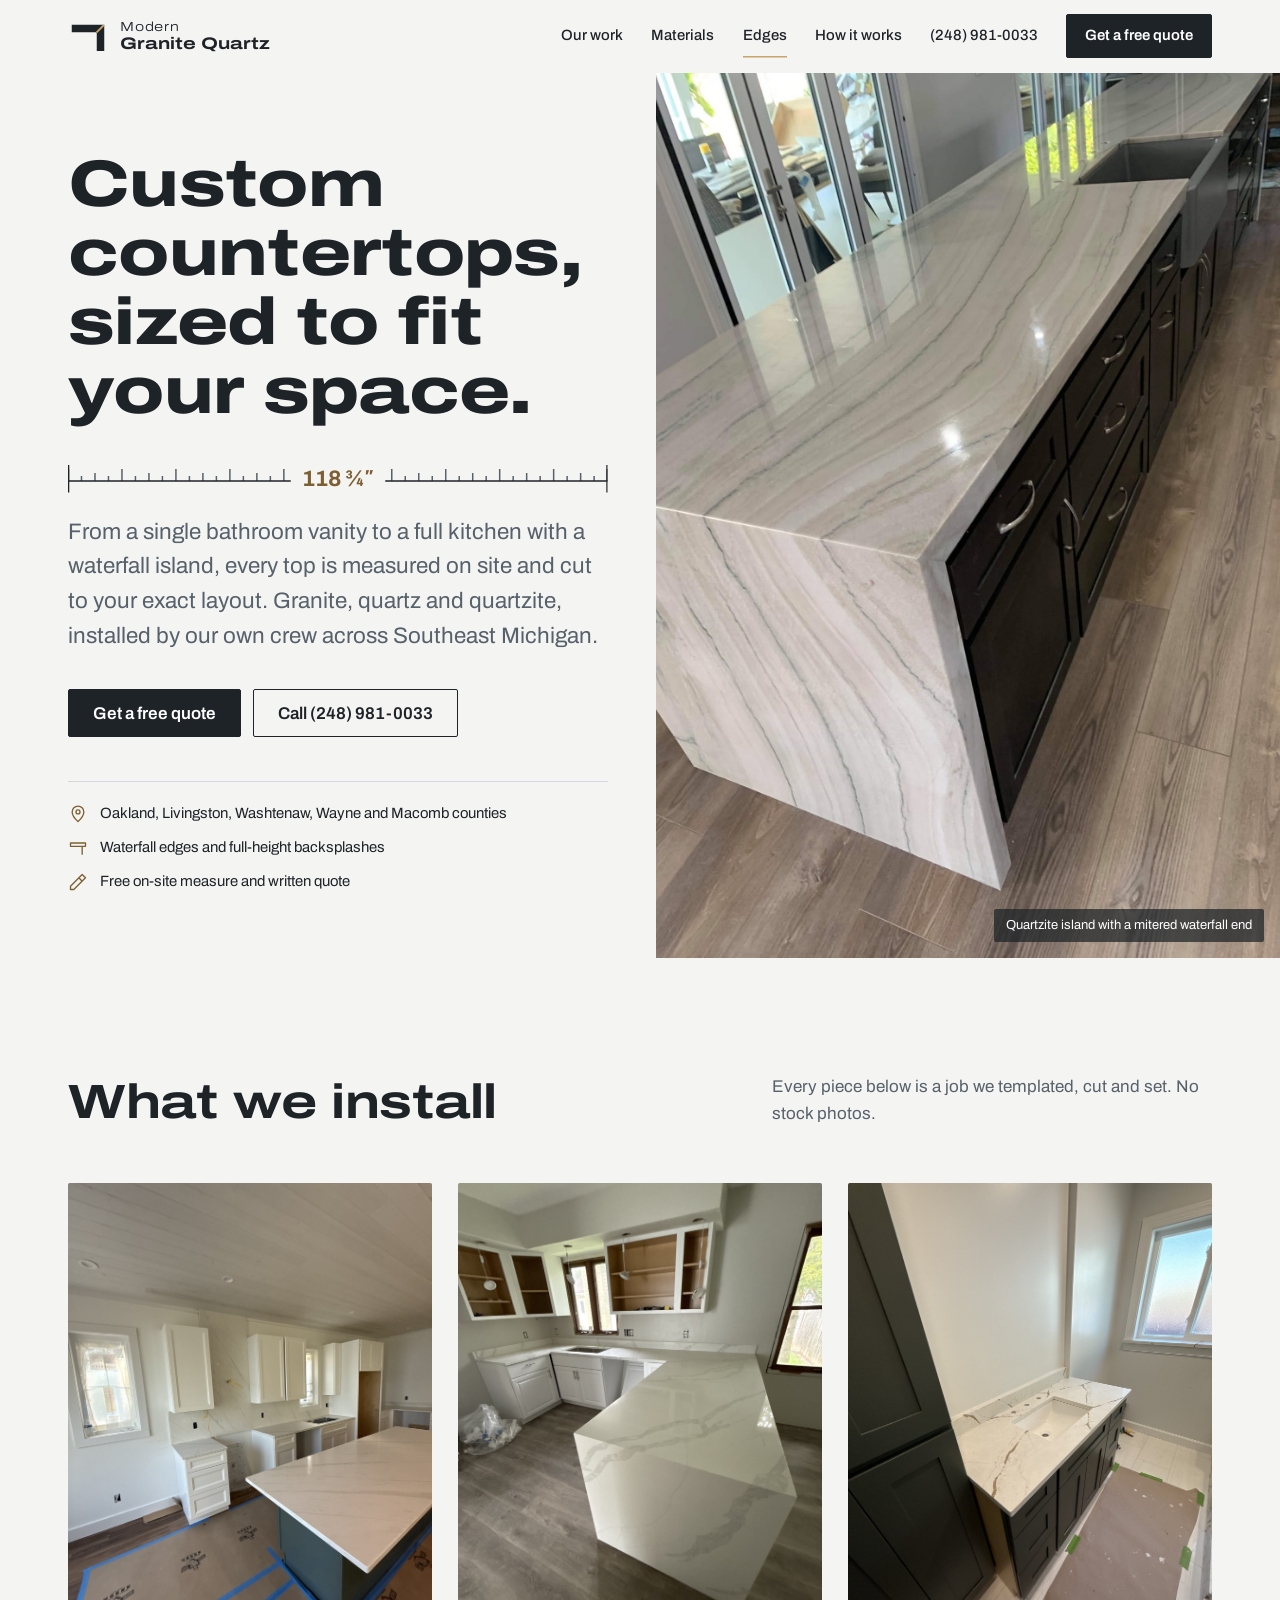
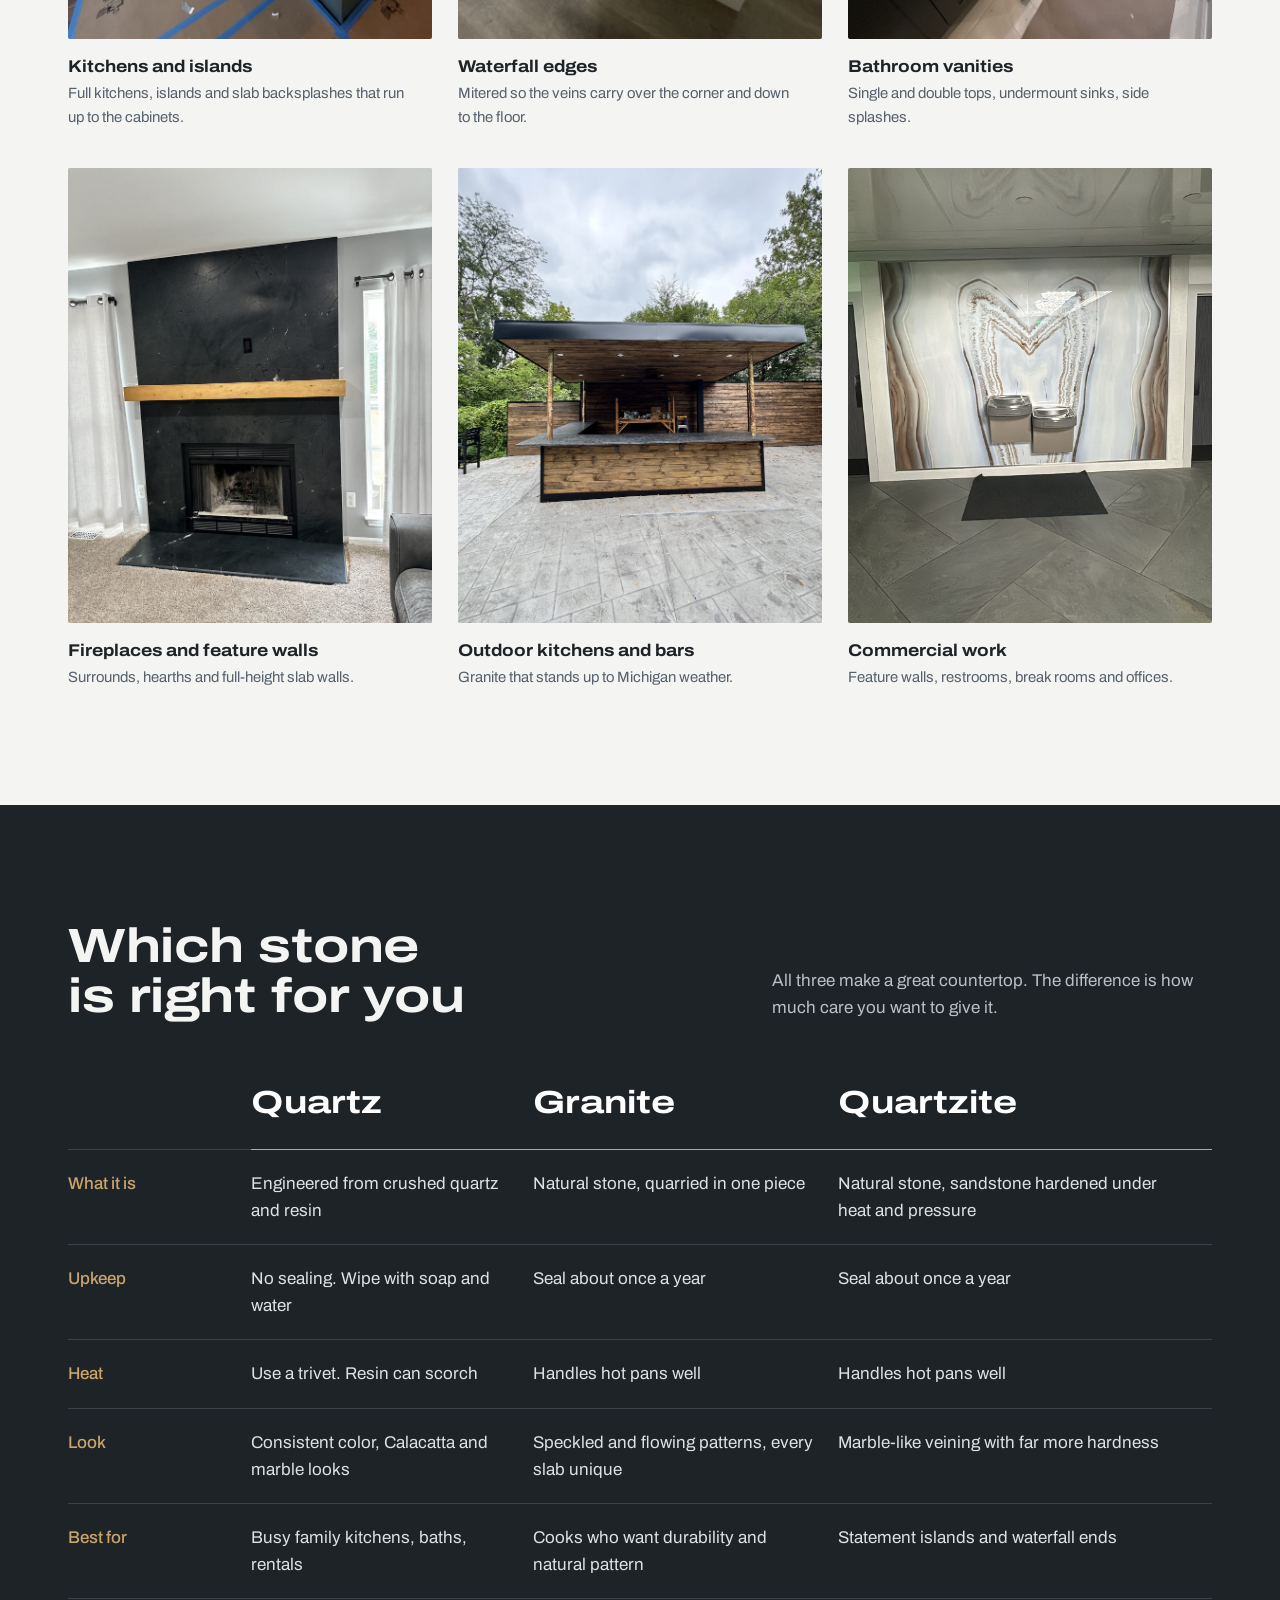
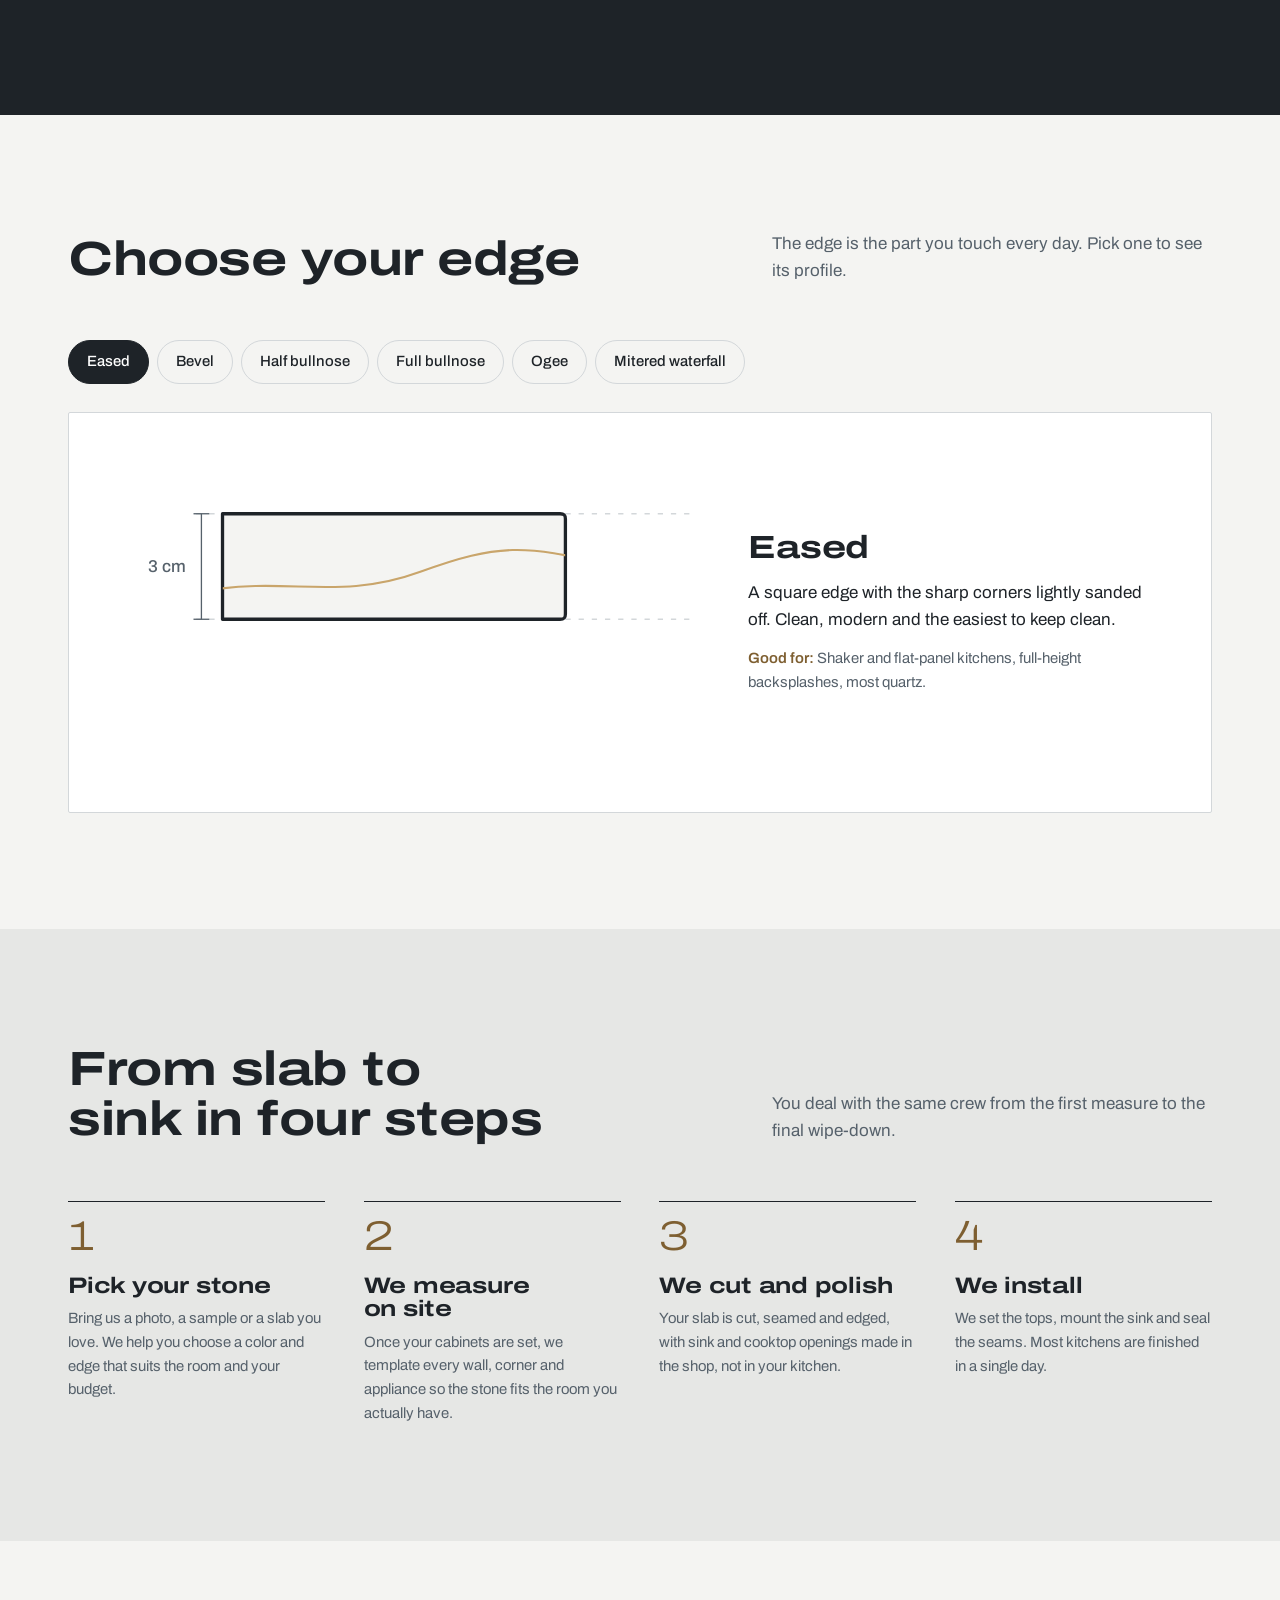
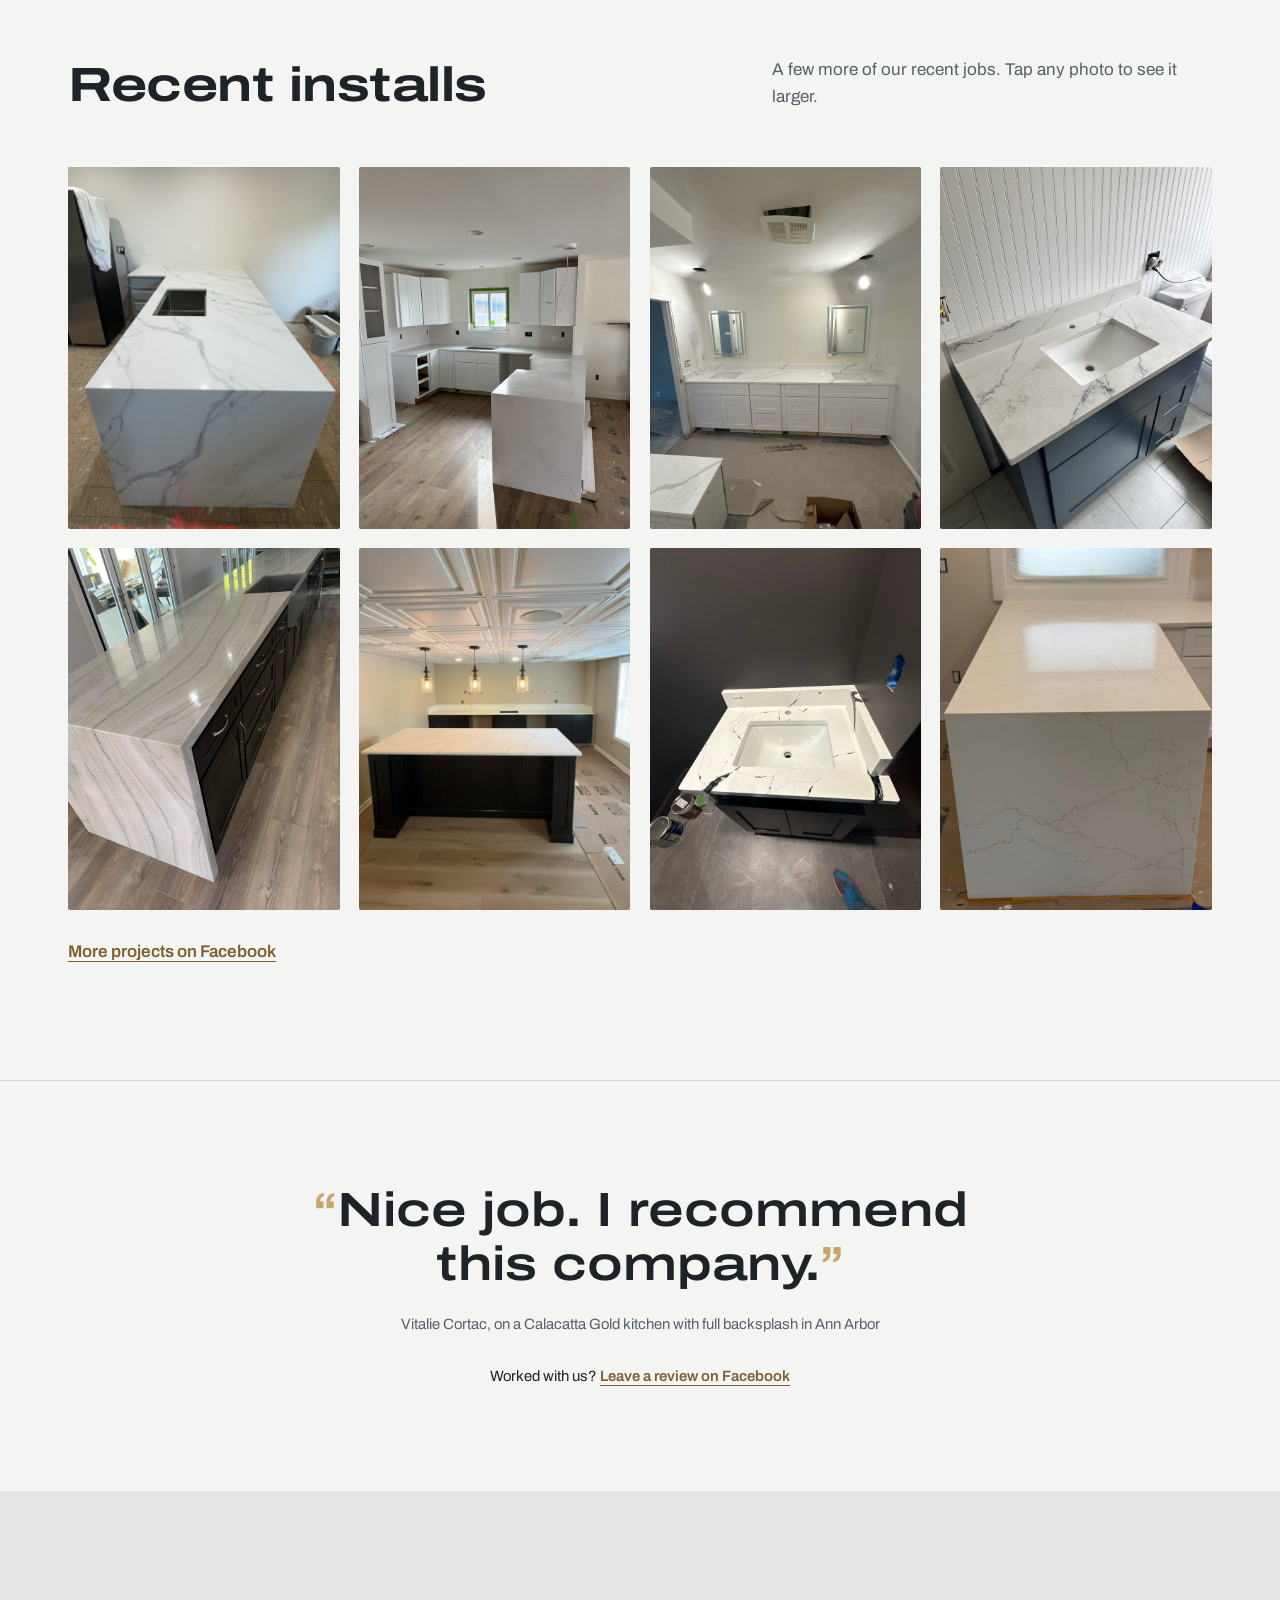
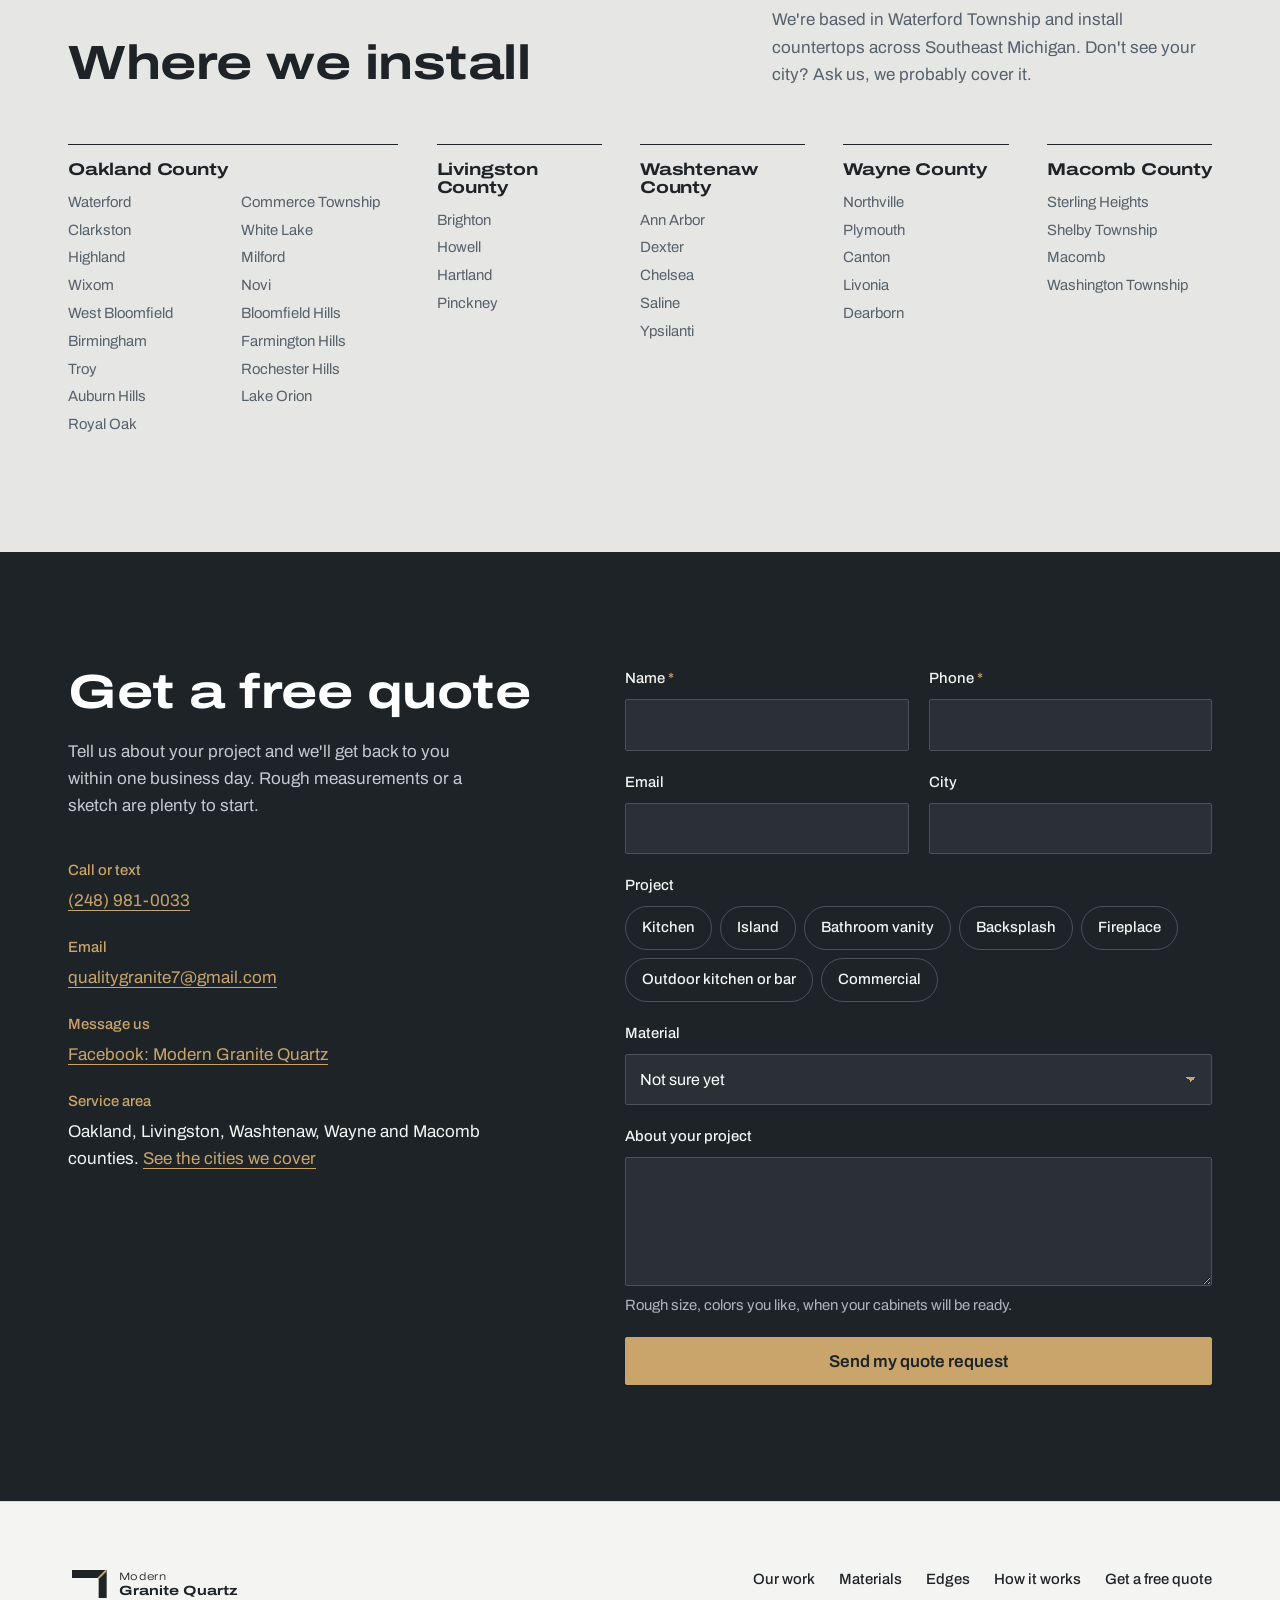
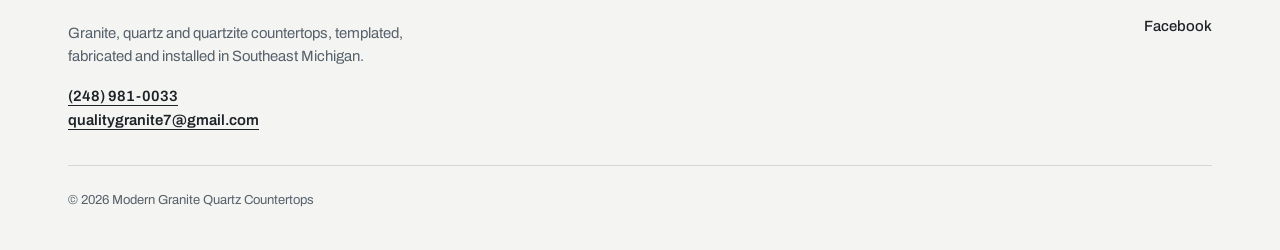
==== index.html @ 0509de16 "Use Razvan's photos: six job categories incl. fireplaces, outdoor bars and commercial; refreshed gal" ====
<!doctype html>
<html lang="en">
<head>
  <meta charset="utf-8">
  <meta name="viewport" content="width=device-width, initial-scale=1">
  <title>Modern Granite Quartz | Countertops in Southeast Michigan</title>
  <meta name="description" content="Granite, quartz and quartzite countertops templated, fabricated and installed across Southeast Michigan. Kitchens, waterfall islands, vanities, fireplaces, outdoor kitchens and full-height backsplashes.">
  <meta property="og:title" content="Modern Granite Quartz">
  <meta property="og:description" content="Granite, quartz and quartzite for kitchens, islands, baths, fireplaces and outdoor kitchens in Southeast Michigan.">
  <meta property="og:image" content="assets/img/quartzite-waterfall-island.jpg">
  <link rel="icon" href="assets/logo-mark.svg" type="image/svg+xml">
  <link rel="preconnect" href="https://fonts.googleapis.com">
  <link rel="preconnect" href="https://fonts.gstatic.com" crossorigin>
  <link href="https://fonts.googleapis.com/css2?family=Archivo:wdth,wght@62..125,300..800&display=swap" rel="stylesheet">
  <link rel="stylesheet" href="styles.css">
  <script type="application/ld+json">{"@context":"https://schema.org","@type":"HomeAndConstructionBusiness","name":"Modern Granite Quartz","description":"Custom granite, quartz and quartzite countertops, measured, fabricated and installed in Southeast Michigan.","url":"https://kirkvantine.github.io/modern-granite-quartz/","image":"https://kirkvantine.github.io/modern-granite-quartz/assets/img/quartzite-waterfall-island.jpg","sameAs":["https://www.facebook.com/modern.granite.quartz.2025"],"areaServed":[{"@type":"City","name":"Waterford, MI"},{"@type":"City","name":"Commerce Township, MI"},{"@type":"City","name":"Clarkston, MI"},{"@type":"City","name":"White Lake, MI"},{"@type":"City","name":"Highland, MI"},{"@type":"City","name":"Milford, MI"},{"@type":"City","name":"Wixom, MI"},{"@type":"City","name":"Novi, MI"},{"@type":"City","name":"West Bloomfield, MI"},{"@type":"City","name":"Bloomfield Hills, MI"},{"@type":"City","name":"Birmingham, MI"},{"@type":"City","name":"Farmington Hills, MI"},{"@type":"City","name":"Troy, MI"},{"@type":"City","name":"Rochester Hills, MI"},{"@type":"City","name":"Auburn Hills, MI"},{"@type":"City","name":"Lake Orion, MI"},{"@type":"City","name":"Royal Oak, MI"},{"@type":"City","name":"Brighton, MI"},{"@type":"City","name":"Howell, MI"},{"@type":"City","name":"Hartland, MI"},{"@type":"City","name":"Pinckney, MI"},{"@type":"City","name":"Ann Arbor, MI"},{"@type":"City","name":"Dexter, MI"},{"@type":"City","name":"Chelsea, MI"},{"@type":"City","name":"Saline, MI"},{"@type":"City","name":"Ypsilanti, MI"},{"@type":"City","name":"Northville, MI"},{"@type":"City","name":"Plymouth, MI"},{"@type":"City","name":"Canton, MI"},{"@type":"City","name":"Livonia, MI"},{"@type":"City","name":"Dearborn, MI"},{"@type":"City","name":"Sterling Heights, MI"},{"@type":"City","name":"Shelby Township, MI"},{"@type":"City","name":"Macomb, MI"},{"@type":"City","name":"Washington Township, MI"}],"telephone":"+1-248-981-0033","email":"qualitygranite7@gmail.com"}</script>
</head>
<body>
  <a class="skip" href="#main">Skip to content</a>

  <header class="site-header">
    <div class="wrap header-inner">
      <a class="brand" href="#top" aria-label="Modern Granite Quartz, home">
        <svg class="brand-mark" viewBox="0 0 64 64" aria-hidden="true">
          <path d="M6 14H58L46 26H6Z" fill="currentColor"/>
          <path d="M58 14V56H46V26Z" fill="currentColor"/>
          <clipPath id="mgq-miter"><path d="M6 14H58V56H46V26H6Z"/></clipPath>
    <path d="M45 27 59 13" stroke="var(--vein)" stroke-width="3" clip-path="url(#mgq-miter)"/>
        </svg>
        <span class="brand-word"><span class="brand-top">Modern</span><span class="brand-bottom">Granite Quartz</span></span>
      </a>

      <button class="nav-toggle" aria-expanded="false" aria-controls="site-nav">
        <span class="sr-only">Menu</span>
        <svg viewBox="0 0 24 24" aria-hidden="true"><path d="M3 7h18M3 12h18M3 17h18" stroke="currentColor" stroke-width="1.8" stroke-linecap="round"/></svg>
      </button>

      <nav id="site-nav" class="site-nav" aria-label="Main">
        <a href="#work">Our work</a>
        <a href="#materials">Materials</a>
        <a href="#edges">Edges</a>
        <a href="#process">How it works</a>
        <a class="nav-phone" href="tel:+12489810033">(248) 981-0033</a>
        <a class="btn btn-small" href="#quote">Get a free quote</a>
      </nav>
    </div>
  </header>

  <main id="main">
    <!-- Hero -->
    <section class="hero" id="top">
      <div class="hero-copy">
        <h1>Custom countertops, sized to fit your space.</h1>
        <!-- A template dimension line: the ruler draws out and the reading settles on an exact size -->
        <div class="hero-measure" aria-hidden="true">
          <svg class="measure-rule" viewBox="0 0 1000 40" preserveAspectRatio="none">
            <path class="measure-ticks" d="M1 28V16 M25 28V23 M50 28V20 M75 28V23 M100 28V16 M125 28V23 M150 28V20 M175 28V23 M200 28V16 M225 28V23 M250 28V20 M275 28V23 M300 28V16 M325 28V23 M350 28V20 M375 28V23 M400 28V16 M425 28V23 M450 28V20 M475 28V23 M500 28V16 M525 28V23 M550 28V20 M575 28V23 M600 28V16 M625 28V23 M650 28V20 M675 28V23 M700 28V16 M725 28V23 M750 28V20 M775 28V23 M800 28V16 M825 28V23 M850 28V20 M875 28V23 M900 28V16 M925 28V23 M950 28V20 M975 28V23 M999 28V16"/>
            <path class="measure-line" d="M0 28H1000"/>
            <path class="measure-cap" d="M1 12V40M999 12V40"/>
          </svg>
          <span class="measure-label"><span class="measure-value">118 ¾</span>″</span>
        </div>
        <p class="lede">From a single bathroom vanity to a full kitchen with a waterfall island, every top is measured on site and cut to your exact layout. Granite, quartz and quartzite, installed by our own crew across Southeast Michigan.</p>
        <div class="hero-actions">
          <a class="btn" href="#quote">Get a free quote</a>
          <a class="btn btn-ghost" href="tel:+12489810033">Call (248) 981-0033</a>
        </div>
        <ul class="hero-points">
          <li>
            <svg viewBox="0 0 24 24" aria-hidden="true"><path d="M12 21s-7-6.2-7-11.5A7 7 0 0 1 19 9.5C19 14.8 12 21 12 21Z" fill="none" stroke="currentColor" stroke-width="1.6"/><circle cx="12" cy="9.5" r="2.4" fill="none" stroke="currentColor" stroke-width="1.6"/></svg>
            Oakland, Livingston, Washtenaw, Wayne and Macomb counties
          </li>
          <li>
            <svg viewBox="0 0 24 24" aria-hidden="true"><path d="M3 6h18v4H3zM17 10v10" fill="none" stroke="currentColor" stroke-width="1.6" stroke-linejoin="round"/></svg>
            Waterfall edges and full-height backsplashes
          </li>
          <li>
            <svg viewBox="0 0 24 24" aria-hidden="true"><path d="M3 17 17 3l4 4L7 21H3z M13 7l4 4" fill="none" stroke="currentColor" stroke-width="1.6" stroke-linejoin="round"/></svg>
            Free on-site measure and written quote
          </li>
        </ul>
      </div>

      <figure class="hero-media">
        <img src="assets/img/quartzite-waterfall-island.jpg" width="1536" height="2048"
             alt="Quartzite island with a mitered waterfall edge, grey veins running from the top down the side panel, over dark shaker cabinets"
             fetchpriority="high">
        <figcaption>Quartzite island with a mitered waterfall end</figcaption>
      </figure>

    </section>

    <!-- What we install -->
    <section class="section" id="work" aria-labelledby="work-title">
      <div class="wrap">
        <div class="section-head">
          <h2 id="work-title">What we install</h2>
          <p>Every piece below is a job we templated, cut and set. No stock photos.</p>
        </div>

        <div class="mosaic">
          <figure class="tile">
            <button class="tile-open" data-full="assets/img/kitchen-island-slab-backsplash.jpg" aria-label="Enlarge: kitchen with island">
              <img src="assets/img/kitchen-island-slab-backsplash.jpg" width="1536" height="2048" loading="lazy" style="object-position: 50% 42%" alt="White kitchen with a quartz island over dark green cabinets and a full-height slab backsplash with diagonal veining">
            </button>
            <figcaption><strong>Kitchens and islands</strong> Full kitchens, islands and slab backsplashes that run up to the cabinets.</figcaption>
          </figure>
          <figure class="tile">
            <button class="tile-open" data-full="assets/img/calacatta-waterfall-peninsula.jpg" aria-label="Enlarge: waterfall peninsula">
              <img src="assets/img/calacatta-waterfall-peninsula.jpg" width="1536" height="2048" loading="lazy" style="object-position: 50% 60%" alt="L-shaped Calacatta quartz peninsula with a mitered waterfall end and bold grey veins running over the corner">
            </button>
            <figcaption><strong>Waterfall edges</strong> Mitered so the veins carry over the corner and down to the floor.</figcaption>
          </figure>
          <figure class="tile">
            <button class="tile-open" data-full="assets/img/gold-vein-vanity.jpg" aria-label="Enlarge: bathroom vanity">
              <img src="assets/img/gold-vein-vanity.jpg" width="1536" height="2048" loading="lazy" style="object-position: 70% 50%" alt="White quartz vanity top with gold veining and an undermount sink on a dark green shaker vanity">
            </button>
            <figcaption><strong>Bathroom vanities</strong> Single and double tops, undermount sinks, side splashes.</figcaption>
          </figure>
          <figure class="tile">
            <button class="tile-open" data-full="assets/img/black-marble-fireplace.jpg" aria-label="Enlarge: fireplace surround">
              <img src="assets/img/black-marble-fireplace.jpg" width="1536" height="2048" loading="lazy" style="object-position: 50% 45%" alt="Floor-to-ceiling black stone fireplace surround with white veining, a matching hearth and a natural wood mantel">
            </button>
            <figcaption><strong>Fireplaces and feature walls</strong> Surrounds, hearths and full-height slab walls.</figcaption>
          </figure>
          <figure class="tile">
            <button class="tile-open" data-full="assets/img/outdoor-bar-granite.jpg" aria-label="Enlarge: outdoor bar">
              <img src="assets/img/outdoor-bar-granite.jpg" width="1536" height="2048" loading="lazy" style="object-position: 50% 62%" alt="Outdoor L-shaped bar with a dark granite top under a covered cedar pavilion">
            </button>
            <figcaption><strong>Outdoor kitchens and bars</strong> Granite that stands up to Michigan weather.</figcaption>
          </figure>
          <figure class="tile">
            <button class="tile-open" data-full="assets/img/onyx-feature-wall.jpg" aria-label="Enlarge: commercial feature wall">
              <img src="assets/img/onyx-feature-wall.jpg" width="1536" height="2048" loading="lazy" style="object-position: 50% 58%" alt="Bookmatched onyx-look slab wall with drinking fountains in a commercial hallway">
            </button>
            <figcaption><strong>Commercial work</strong> Feature walls, restrooms, break rooms and offices.</figcaption>
          </figure>
        </div>
      </div>
    </section>

    <!-- Materials -->
    <section class="section section-dark" id="materials" aria-labelledby="materials-title">
      <div class="wrap">
        <div class="section-head">
          <h2 id="materials-title">Which stone is right for you</h2>
          <p>All three make a great countertop. The difference is how much care you want to give it.</p>
        </div>

        <div class="table-scroll">
          <table class="compare">
            <caption class="sr-only">Comparison of quartz, granite and quartzite countertops</caption>
            <thead>
              <tr>
                <td></td>
                <th scope="col">Quartz</th>
                <th scope="col">Granite</th>
                <th scope="col">Quartzite</th>
              </tr>
            </thead>
            <tbody>
              <tr>
                <th scope="row">What it is</th>
                <td data-label="Quartz">Engineered from crushed quartz and resin</td>
                <td data-label="Granite">Natural stone, quarried in one piece</td>
                <td data-label="Quartzite">Natural stone, sandstone hardened under heat and pressure</td>
              </tr>
              <tr>
                <th scope="row">Upkeep</th>
                <td data-label="Quartz">No sealing. Wipe with soap and water</td>
                <td data-label="Granite">Seal about once a year</td>
                <td data-label="Quartzite">Seal about once a year</td>
              </tr>
              <tr>
                <th scope="row">Heat</th>
                <td data-label="Quartz">Use a trivet. Resin can scorch</td>
                <td data-label="Granite">Handles hot pans well</td>
                <td data-label="Quartzite">Handles hot pans well</td>
              </tr>
              <tr>
                <th scope="row">Look</th>
                <td data-label="Quartz">Consistent color, Calacatta and marble looks</td>
                <td data-label="Granite">Speckled and flowing patterns, every slab unique</td>
                <td data-label="Quartzite">Marble-like veining with far more hardness</td>
              </tr>
              <tr>
                <th scope="row">Best for</th>
                <td data-label="Quartz">Busy family kitchens, baths, rentals</td>
                <td data-label="Granite">Cooks who want durability and natural pattern</td>
                <td data-label="Quartzite">Statement islands and waterfall ends</td>
              </tr>
            </tbody>
          </table>
        </div>
      </div>
    </section>

    <!-- Edge profiles -->
    <section class="section" id="edges" aria-labelledby="edges-title">
      <div class="wrap edges">
        <div class="section-head">
          <h2 id="edges-title">Choose your edge</h2>
          <p>The edge is the part you touch every day. Pick one to see its profile.</p>
        </div>

        <div class="edge-picker">
          <div class="edge-tabs" role="tablist" aria-label="Edge profiles">
            <button role="tab" id="tab-eased" aria-controls="edge-panel" aria-selected="true" data-edge="eased">Eased</button>
            <button role="tab" id="tab-bevel" aria-controls="edge-panel" aria-selected="false" tabindex="-1" data-edge="bevel">Bevel</button>
            <button role="tab" id="tab-half" aria-controls="edge-panel" aria-selected="false" tabindex="-1" data-edge="half">Half bullnose</button>
            <button role="tab" id="tab-full" aria-controls="edge-panel" aria-selected="false" tabindex="-1" data-edge="full">Full bullnose</button>
            <button role="tab" id="tab-ogee" aria-controls="edge-panel" aria-selected="false" tabindex="-1" data-edge="ogee">Ogee</button>
            <button role="tab" id="tab-miter" aria-controls="edge-panel" aria-selected="false" tabindex="-1" data-edge="miter">Mitered waterfall</button>
          </div>

          <div class="edge-panel" id="edge-panel" role="tabpanel" aria-labelledby="tab-eased" tabindex="0">
            <svg class="edge-svg" viewBox="-40 20 440 230" aria-hidden="true">
              <line class="edge-guide" x1="20" y1="60" x2="400" y2="60"/>
              <line class="edge-guide" x1="20" y1="140" x2="400" y2="140"/>
              <defs><clipPath id="edge-clip"><path class="edge-clip-shape" d=""/></clipPath></defs>
              <path class="edge-shape" d=""/>
              <path class="edge-vein" clip-path="url(#edge-clip)" d="M30 118 C 90 108, 130 126, 190 104 S 270 84, 330 98 S 352 150, 346 190 S 350 220, 356 240"/>
              <path class="edge-miter" d=""/>
              <g class="edge-dim">
                <line x1="24" y1="60" x2="24" y2="140"/><line x1="18" y1="60" x2="30" y2="60"/><line x1="18" y1="140" x2="30" y2="140"/>
                <text x="12" y="104" text-anchor="end">3 cm</text>
              </g>
            </svg>
            <div class="edge-text">
              <h3 class="edge-name">Eased</h3>
              <p class="edge-desc"></p>
              <p class="edge-fit"></p>
            </div>
          </div>
        </div>
      </div>
    </section>

    <!-- Process -->
    <section class="section section-stone" id="process" aria-labelledby="process-title">
      <div class="wrap">
        <div class="section-head">
          <h2 id="process-title">From slab to sink in four steps</h2>
          <p>You deal with the same crew from the first measure to the final wipe-down.</p>
        </div>
        <ol class="steps">
          <li>
            <h3>Pick your stone</h3>
            <p>Bring us a photo, a sample or a slab you love. We help you choose a color and edge that suits the room and your budget.</p>
          </li>
          <li>
            <h3>We measure on site</h3>
            <p>Once your cabinets are set, we template every wall, corner and appliance so the stone fits the room you actually have.</p>
          </li>
          <li>
            <h3>We cut and polish</h3>
            <p>Your slab is cut, seamed and edged, with sink and cooktop openings made in the shop, not in your kitchen.</p>
          </li>
          <li>
            <h3>We install</h3>
            <p>We set the tops, mount the sink and seal the seams. Most kitchens are finished in a single day.</p>
          </li>
        </ol>
      </div>
    </section>

    <!-- Gallery -->
    <section class="section" id="gallery" aria-labelledby="gallery-title">
      <div class="wrap">
        <div class="section-head">
          <h2 id="gallery-title">Recent installs</h2>
          <p>A few more of our recent jobs. Tap any photo to see it larger.</p>
        </div>
        <ul class="gallery">
          <li><button class="tile-open" data-full="assets/img/calacatta-waterfall-island-sink.jpg" aria-label="Enlarge: waterfall island with sink"><img src="assets/img/calacatta-waterfall-island-sink.jpg" width="1536" height="2048" loading="lazy" style="object-position: 50% 55%" alt="Calacatta-look island with a mitered waterfall end and an undermount sink, bold grey veins across the top and side"></button></li>
          <li><button class="tile-open" data-full="assets/img/white-kitchen-waterfall-peninsula.jpg" aria-label="Enlarge: white kitchen"><img src="assets/img/white-kitchen-waterfall-peninsula.jpg" width="1536" height="2048" loading="lazy" style="object-position: 50% 60%" alt="White shaker kitchen with quartz counters, a waterfall peninsula and a full-height quartz backsplash"></button></li>
          <li><button class="tile-open" data-full="assets/img/white-double-vanity.jpg" aria-label="Enlarge: double vanity"><img src="assets/img/white-double-vanity.jpg" width="1536" height="2048" loading="lazy" style="object-position: 50% 55%" alt="Long white quartz double vanity with two undermount sinks and a matching backsplash"></button></li>
          <li><button class="tile-open" data-full="assets/img/blue-vanity-quartz-top.jpg" aria-label="Enlarge: blue vanity"><img src="assets/img/blue-vanity-quartz-top.jpg" width="1536" height="2048" loading="lazy" style="object-position: 50% 50%" alt="Marble-look quartz vanity top with a backsplash and undermount sink on a navy shaker vanity"></button></li>
          <li><button class="tile-open" data-full="assets/img/quartzite-waterfall-island.jpg" aria-label="Enlarge: quartzite island"><img src="assets/img/quartzite-waterfall-island.jpg" width="1536" height="2048" loading="lazy" style="object-position: 40% 60%" alt="Quartzite waterfall island with long grey veins over dark shaker cabinets"></button></li>
          <li><button class="tile-open" data-full="assets/img/black-island-bar.jpg" aria-label="Enlarge: island and back bar"><img src="assets/img/black-island-bar.jpg" width="1536" height="2048" loading="lazy" style="object-position: 50% 70%" alt="Calacatta quartz island on a black beadboard base under glass pendants, with a matching back bar"></button></li>
          <li><button class="tile-open" data-full="assets/img/panda-vanity.jpg" aria-label="Enlarge: powder room vanity"><img src="assets/img/panda-vanity.jpg" width="1536" height="2048" loading="lazy" style="object-position: 50% 55%" alt="White quartz vanity top with bold black veining in a charcoal powder room"></button></li>
          <li><button class="tile-open" data-full="assets/img/calacatta-waterfall-detail.jpg" aria-label="Enlarge: waterfall detail"><img src="assets/img/calacatta-waterfall-detail.jpg" width="1536" height="2048" loading="lazy" style="object-position: 50% 55%" alt="Close view of a white quartz waterfall edge with thin gold veins continuing from the top onto the side"></button></li>
        </ul>
        <p class="gallery-more"><a href="https://www.facebook.com/modern.granite.quartz.2025" rel="noopener" target="_blank">More projects on Facebook</a></p>
      </div>
    </section>

    <!-- Review -->
    <section class="section review" id="reviews" aria-labelledby="reviews-title">
      <div class="wrap review-inner">
        <h2 id="reviews-title" class="sr-only">What customers say</h2>
        <figure>
          <blockquote>
            <p>Nice job. I recommend this company.</p>
          </blockquote>
          <figcaption>Vitalie Cortac, on a Calacatta Gold kitchen with full backsplash in Ann Arbor</figcaption>
        </figure>
        <p class="review-link">Worked with us? <a href="https://www.facebook.com/modern.granite.quartz.2025" rel="noopener" target="_blank">Leave a review on Facebook</a></p>
      </div>
    </section>

    <!-- Service area -->
    <section class="section section-stone" id="area" aria-labelledby="area-title">
      <div class="wrap">
        <div class="section-head">
          <h2 id="area-title">Where we install</h2>
          <p>We're based in Waterford Township and install countertops across Southeast Michigan. Don't see your city? Ask us, we probably cover it.</p>
        </div>
        <div class="area-grid">
          <div class="area-county">
            <h3>Oakland County</h3>
            <ul><li>Waterford</li><li>Commerce Township</li><li>Clarkston</li><li>White Lake</li><li>Highland</li><li>Milford</li><li>Wixom</li><li>Novi</li><li>West Bloomfield</li><li>Bloomfield Hills</li><li>Birmingham</li><li>Farmington Hills</li><li>Troy</li><li>Rochester Hills</li><li>Auburn Hills</li><li>Lake Orion</li><li>Royal Oak</li></ul>
          </div>
          <div class="area-county">
            <h3>Livingston County</h3>
            <ul><li>Brighton</li><li>Howell</li><li>Hartland</li><li>Pinckney</li></ul>
          </div>
          <div class="area-county">
            <h3>Washtenaw County</h3>
            <ul><li>Ann Arbor</li><li>Dexter</li><li>Chelsea</li><li>Saline</li><li>Ypsilanti</li></ul>
          </div>
          <div class="area-county">
            <h3>Wayne County</h3>
            <ul><li>Northville</li><li>Plymouth</li><li>Canton</li><li>Livonia</li><li>Dearborn</li></ul>
          </div>
          <div class="area-county">
            <h3>Macomb County</h3>
            <ul><li>Sterling Heights</li><li>Shelby Township</li><li>Macomb</li><li>Washington Township</li></ul>
          </div>
        </div>
      </div>
    </section>

    <!-- Quote -->
    <section class="section section-dark quote" id="quote" aria-labelledby="quote-title">
      <div class="wrap quote-grid">
        <div class="quote-intro">
          <h2 id="quote-title">Get a free quote</h2>
          <p>Tell us about your project and we'll get back to you within one business day. Rough measurements or a sketch are plenty to start.</p>
          <dl class="contact-list">
            <div>
              <dt>Call or text</dt>
              <dd><a href="tel:+12489810033">(248) 981-0033</a></dd>
            </div>
            <div>
              <dt>Email</dt>
              <dd><a href="mailto:qualitygranite7@gmail.com">qualitygranite7@gmail.com</a></dd>
            </div>
            <div>
              <dt>Message us</dt>
              <dd><a href="https://www.facebook.com/modern.granite.quartz.2025" rel="noopener" target="_blank">Facebook: Modern Granite Quartz</a></dd>
            </div>
            <div>
              <dt>Service area</dt>
              <dd>Oakland, Livingston, Washtenaw, Wayne and Macomb counties. <a href="#area">See the cities we cover</a></dd>
            </div>
          </dl>
        </div>

        <form class="quote-form" id="quote-form" novalidate>
          <div class="error-summary" id="error-summary" tabindex="-1" hidden>
            <h3>Check these fields</h3>
            <ul></ul>
          </div>

          <div class="field-row">
            <div class="field">
              <label for="name">Name <span aria-hidden="true">*</span></label>
              <input id="name" name="name" type="text" autocomplete="name" required aria-describedby="name-err">
              <p class="field-error" id="name-err"></p>
            </div>
            <div class="field">
              <label for="phone">Phone <span aria-hidden="true">*</span></label>
              <input id="phone" name="phone" type="tel" autocomplete="tel" required aria-describedby="phone-err">
              <p class="field-error" id="phone-err"></p>
            </div>
          </div>

          <div class="field-row">
            <div class="field">
              <label for="email">Email</label>
              <input id="email" name="email" type="email" autocomplete="email" aria-describedby="email-err">
              <p class="field-error" id="email-err"></p>
            </div>
            <div class="field">
              <label for="city">City</label>
              <input id="city" name="city" type="text" autocomplete="address-level2">
            </div>
          </div>

          <fieldset class="field">
            <legend>Project</legend>
            <div class="chips">
              <label><input type="checkbox" name="project" value="Kitchen"> <span>Kitchen</span></label>
              <label><input type="checkbox" name="project" value="Island"> <span>Island</span></label>
              <label><input type="checkbox" name="project" value="Bathroom vanity"> <span>Bathroom vanity</span></label>
              <label><input type="checkbox" name="project" value="Backsplash"> <span>Backsplash</span></label>
              <label><input type="checkbox" name="project" value="Fireplace"> <span>Fireplace</span></label>
              <label><input type="checkbox" name="project" value="Outdoor kitchen or bar"> <span>Outdoor kitchen or bar</span></label>
              <label><input type="checkbox" name="project" value="Commercial"> <span>Commercial</span></label>
            </div>
          </fieldset>

          <div class="field">
            <label for="material">Material</label>
            <select id="material" name="material">
              <option value="">Not sure yet</option>
              <option>Quartz</option>
              <option>Granite</option>
              <option>Quartzite</option>
            </select>
          </div>

          <div class="field">
            <label for="details">About your project</label>
            <textarea id="details" name="details" rows="4" aria-describedby="details-help"></textarea>
            <p class="field-help" id="details-help">Rough size, colors you like, when your cabinets will be ready.</p>
          </div>

          <button class="btn btn-light" type="submit">Send my quote request</button>
          <p class="form-status" role="status" aria-live="polite"></p>
        </form>
      </div>
    </section>
  </main>

  <footer class="site-footer">
    <div class="wrap footer-inner">
      <div class="footer-brand">
        <img src="assets/logo.svg" width="220" height="48" alt="Modern Granite Quartz">
        <p>Granite, quartz and quartzite countertops, templated, fabricated and installed in Southeast Michigan.</p>
        <p class="footer-contact"><a href="tel:+12489810033">(248) 981-0033</a><br><a href="mailto:qualitygranite7@gmail.com">qualitygranite7@gmail.com</a></p>
      </div>
      <nav class="footer-nav" aria-label="Footer">
        <a href="#work">Our work</a>
        <a href="#materials">Materials</a>
        <a href="#edges">Edges</a>
        <a href="#process">How it works</a>
        <a href="#quote">Get a free quote</a>
        <a href="https://www.facebook.com/modern.granite.quartz.2025" rel="noopener" target="_blank">Facebook</a>
      </nav>
      <p class="footer-legal">&copy; <span id="year">2026</span> Modern Granite Quartz Countertops</p>
    </div>
  </footer>

  <dialog class="lightbox" id="lightbox" aria-label="Enlarged photo">
    <form method="dialog"><button class="lightbox-close" aria-label="Close photo">
      <svg viewBox="0 0 24 24" aria-hidden="true"><path d="M6 6l12 12M18 6 6 18" stroke="currentColor" stroke-width="2" stroke-linecap="round"/></svg>
    </button></form>
    <img alt="">
  </dialog>

  <script src="script.js" defer></script>
</body>
</html>
---- styles.css ----
/* Modern Granite Quartz
   Palette pulled from their own slabs: Calacatta white, graphite cabinets, gold veining. */
:root {
  --slab: #F4F4F2;        /* Calacatta white, page background */
  --slab-deep: #E6E7E5;   /* honed stone, alternate band */
  --graphite: #1E2328;    /* ink and dark bands */
  --graphite-2: #2A3036;
  --slate: #56616B;       /* secondary text, 5.6:1 on slab */
  --mist: #D3D7DA;        /* rules and borders */
  --vein: #C9A56B;        /* gold vein, decorative and on dark */
  --vein-ink: #7E5F31;    /* gold that passes 4.5:1 on slab, for text */
  --white: #FFFFFF;
  --error: #A8322A;

  --wide: 125;
  --font: "Archivo", "Helvetica Neue", Arial, sans-serif;

  --step--1: clamp(0.875rem, 0.85rem + 0.1vw, 0.9375rem);
  --step-0: clamp(1rem, 0.97rem + 0.15vw, 1.0625rem);
  --step-1: clamp(1.2rem, 1.1rem + 0.4vw, 1.4rem);
  --step-2: clamp(1.5rem, 1.3rem + 0.9vw, 2rem);
  --step-3: clamp(2rem, 1.6rem + 1.8vw, 3rem);
  --step-4: clamp(2.4rem, 1.4rem + 3.4vw, 4.4rem);

  --gutter: clamp(16px, 4vw, 48px);
  --maxw: 1240px;
  --header-h: 72px;
  --ease-out: cubic-bezier(.2, .7, .2, 1);
}

*, *::before, *::after { box-sizing: border-box; }
html { scroll-behavior: smooth; scroll-padding-top: calc(var(--header-h) + 12px); -webkit-text-size-adjust: 100%; }
body {
  margin: 0;
  background: var(--slab);
  color: var(--graphite);
  font-family: var(--font);
  font-size: var(--step-0);
  line-height: 1.6;
  font-variation-settings: "wdth" 100;
  -webkit-font-smoothing: antialiased;
}
img { display: block; max-width: 100%; height: auto; }
a { color: inherit; }
h1, h2, h3 { margin: 0; line-height: 1.05; font-weight: 700; font-stretch: 125%; font-variation-settings: "wdth" var(--wide); letter-spacing: -0.01em; text-wrap: balance; }
p { margin: 0; }

.wrap { width: 100%; max-width: var(--maxw); margin-inline: auto; padding-inline: var(--gutter); }
.sr-only { position: absolute; width: 1px; height: 1px; padding: 0; margin: -1px; overflow: hidden; clip: rect(0 0 0 0); white-space: nowrap; border: 0; }
.skip { position: absolute; left: 12px; top: -60px; z-index: 100; background: var(--graphite); color: var(--white); padding: 10px 16px; border-radius: 4px; }
.skip:focus { top: 12px; }

:focus-visible { outline: 2px solid var(--vein-ink); outline-offset: 3px; }
.section-dark :focus-visible { outline-color: var(--vein); }

/* Buttons */
.btn {
  display: inline-flex; align-items: center; justify-content: center; gap: .5em;
  min-height: 48px; padding: 0 24px;
  background: var(--graphite); color: var(--white);
  border: 1.5px solid var(--graphite); border-radius: 2px;
  font: inherit; font-weight: 600; font-size: var(--step-0);
  text-decoration: none; cursor: pointer;
  transition: background-color .2s var(--ease-out), color .2s var(--ease-out), border-color .2s var(--ease-out);
  touch-action: manipulation;
}
.btn:hover { background: var(--graphite-2); border-color: var(--vein); }
.btn:active { transform: translateY(1px); }
.btn-ghost { background: transparent; color: var(--graphite); }
.btn-ghost:hover { background: var(--white); color: var(--graphite); }
.btn-small { min-height: 44px; padding: 0 18px; font-size: var(--step--1); }
.btn-light { background: var(--vein); border-color: var(--vein); color: var(--graphite); }
.btn-light:hover { background: #D8B77F; border-color: #D8B77F; }
.btn[disabled] { opacity: .5; cursor: progress; }

/* Header */
.site-header {
  position: sticky; top: 0; z-index: 40;
  background: color-mix(in srgb, var(--slab) 92%, transparent);
  backdrop-filter: saturate(1.2) blur(8px);
  border-bottom: 1px solid transparent;
  transition: border-color .2s;
}
.site-header.scrolled { border-bottom-color: var(--mist); }
.header-inner { display: flex; align-items: center; justify-content: space-between; height: var(--header-h); gap: 16px; }
.brand { display: inline-flex; align-items: center; gap: 12px; text-decoration: none; color: var(--graphite); }
.brand-mark { width: 40px; height: 40px; flex: none; }
.brand-word { display: flex; flex-direction: column; line-height: 1; font-stretch: 125%; font-variation-settings: "wdth" 125; }
.brand-top { font-weight: 300; font-size: .82rem; letter-spacing: .06em; }
.brand-bottom { font-weight: 700; font-size: 1.05rem; margin-top: 3px; }

.site-nav { display: flex; align-items: center; gap: clamp(16px, 2.2vw, 32px); }
.site-nav a:not(.btn) { text-decoration: none; font-weight: 500; font-size: var(--step--1); padding: 10px 0; background: linear-gradient(var(--vein), var(--vein)) left bottom / 0 1.5px no-repeat; transition: background-size .25s var(--ease-out); }
.site-nav a:not(.btn):hover, .site-nav a[aria-current="true"] { background-size: 100% 1.5px; }
.nav-toggle { display: none; }
.site-nav .nav-phone { font-weight: 700; text-decoration: none; font-variant-numeric: tabular-nums; white-space: nowrap; }
.site-nav .nav-phone:hover { text-decoration: underline; text-underline-offset: 4px; }

@media (max-width: 1000px) {
  .nav-toggle {
    display: inline-flex; align-items: center; justify-content: center;
    width: 48px; height: 48px; background: none; border: 1px solid var(--mist); border-radius: 2px; color: var(--graphite); cursor: pointer;
  }
  .nav-toggle svg { width: 24px; height: 24px; }
  .site-nav {
    position: absolute; top: var(--header-h); left: 0; right: 0;
    flex-direction: column; align-items: stretch; gap: 0;
    padding: 8px var(--gutter) 20px; background: var(--slab); border-bottom: 1px solid var(--mist);
    display: none;
  }
  .site-nav.open { display: flex; }
  .site-nav a:not(.btn) { padding: 14px 0; border-bottom: 1px solid var(--mist); font-size: var(--step-0); background: none; }
  .site-nav .btn { margin-top: 16px; }
}

/* Hero */
.hero {
  position: relative;
  display: grid;
  grid-template-columns: minmax(0, 1.05fr) minmax(0, 1fr);
  min-height: min(calc(100svh - var(--header-h)), 860px);
  max-width: 1440px; margin-inline: auto;
  overflow: hidden;
}
.hero-copy {
  position: relative; z-index: 2;
  display: flex; flex-direction: column; justify-content: center;
  --copy-pad: max(var(--gutter), calc((100vw - var(--maxw)) / 2 + var(--gutter)));
  padding: clamp(40px, 6vw, 88px) var(--gutter) clamp(40px, 5vw, 72px) var(--copy-pad);
}
.hero h1 { font-size: var(--step-4); font-weight: 800; max-width: 12ch; }
.lede { margin-top: 22px; max-width: 46ch; font-size: var(--step-1); line-height: 1.55; color: var(--slate); }
.hero-actions { display: flex; flex-wrap: wrap; gap: 12px; margin-top: 36px; }
.hero-points { list-style: none; margin: 44px 0 0; padding: 20px 0 0; border-top: 1px solid var(--mist); display: grid; gap: 10px; font-size: var(--step--1); color: var(--graphite); }
.hero-points li { display: flex; align-items: center; gap: 12px; }
.hero-points svg { width: 20px; height: 20px; flex: none; color: var(--vein-ink); }

.hero-media { position: relative; margin: 0; z-index: 1; }
.hero-media img { width: 100%; height: 100%; object-fit: cover; object-position: 30% 60%; }
.hero-media figcaption {
  position: absolute; right: 16px; bottom: 16px;
  padding: 6px 12px; background: rgba(30, 35, 40, .72); color: var(--white);
  font-size: .8125rem; border-radius: 2px;
}

.hero-measure {
  position: relative; margin-top: 26px; height: 40px;
  --measure-dur: 1.8s;
}
.measure-rule { position: absolute; inset: 0; width: 100%; height: 100%; overflow: visible; }
.measure-rule path { fill: none; stroke-width: 1.5; vector-effect: non-scaling-stroke; }
.measure-line, .measure-cap { stroke: var(--graphite); }
.measure-ticks { stroke: var(--slate); stroke-width: 1; }
.measure-cap { stroke-width: 2; }
.measure-label {
  position: absolute; left: 50%; bottom: 2px; transform: translateX(-50%);
  padding: 0 12px; background: var(--slab);
  font-size: var(--step-1); font-weight: 700; line-height: 1;
  font-variant-numeric: tabular-nums; color: var(--vein-ink); white-space: nowrap;
}
/* Draw from the left edge like a tape pulled across the slab */
.measure-rule { clip-path: inset(0 100% 0 0); animation: measure-draw var(--measure-dur) .3s var(--ease-out) forwards; }
.measure-label { opacity: 0; animation: measure-label .3s .5s forwards; }
@keyframes measure-draw { to { clip-path: inset(0 0 0 0); } }
@keyframes measure-label { to { opacity: 1; } }

@media (max-width: 860px) {
  .hero { grid-template-columns: 1fr; min-height: 0; }
  .hero-copy { padding: 40px var(--gutter) 36px; }
  .hero-media { aspect-ratio: 4 / 3.4; }
}

/* Sections */
.section { padding-block: clamp(64px, 9vw, 128px); }
.section-head { display: grid; grid-template-columns: minmax(0, 1fr) minmax(0, 1fr); gap: 16px 48px; align-items: end; margin-bottom: clamp(32px, 5vw, 56px); }
.section-head h2 { font-size: var(--step-3); }
.section-head p { color: var(--slate); max-width: 44ch; justify-self: end; }
@media (max-width: 760px) {
  .section-head { grid-template-columns: 1fr; }
  .section-head p { justify-self: start; }
}
.section-dark { background: var(--graphite); color: var(--slab); }
.section-dark .section-head p { color: #B9C0C6; }
.section-stone { background: var(--slab-deep); }

/* Mosaic: one photo per kind of job */
.mosaic { display: grid; grid-template-columns: repeat(3, minmax(0, 1fr)); gap: clamp(28px, 3vw, 40px) clamp(16px, 2vw, 28px); }
.tile { margin: 0; display: flex; flex-direction: column; gap: 14px; min-width: 0; }
.tile-open { display: block; width: 100%; padding: 0; border: 0; background: var(--mist); cursor: zoom-in; overflow: hidden; border-radius: 2px; }
.tile-open img { width: 100%; height: 100%; object-fit: cover; transition: transform .6s var(--ease-out); }
.tile-open:hover img { transform: scale(1.03); }
.mosaic .tile-open { aspect-ratio: 4 / 5; }
.tile figcaption { font-size: var(--step--1); color: var(--slate); max-width: 38ch; }
.tile figcaption strong { display: block; color: var(--graphite); font-size: var(--step-0); font-weight: 700; font-stretch: 112%; font-variation-settings: "wdth" 112; margin-bottom: 2px; }
@media (max-width: 960px) { .mosaic { grid-template-columns: repeat(2, minmax(0, 1fr)); } }
@media (max-width: 520px) { .mosaic { grid-template-columns: 1fr; } .mosaic .tile-open { aspect-ratio: 4 / 3; } }

/* Materials table */
.table-scroll { overflow-x: auto; }
.compare { width: 100%; border-collapse: collapse; font-size: var(--step-0); }
.compare thead th {
  text-align: left; font-size: var(--step-2); font-weight: 700;
  font-stretch: 125%; font-variation-settings: "wdth" 125;
  padding: 0 24px 20px 0; color: var(--white);
  border-bottom: 1px solid var(--vein);
}
.compare tbody th { text-align: left; font-weight: 500; color: var(--vein); padding: 20px 24px 20px 0; vertical-align: top; width: 16%; white-space: nowrap; }
.compare td { padding: 20px 24px 20px 0; vertical-align: top; color: #DDE1E4; border-bottom: 1px solid #3A4148; }
.compare tbody th { border-bottom: 1px solid #3A4148; }
@media (max-width: 760px) {
  .compare thead { display: none; }
  .compare, .compare tbody, .compare tr, .compare th, .compare td { display: block; width: 100%; }
  .compare tr { padding: 20px 0; border-bottom: 1px solid #3A4148; }
  .compare tbody th { padding: 0 0 10px; border: 0; font-size: var(--step-1); }
  .compare td { display: grid; grid-template-columns: 7.5rem 1fr; gap: 12px; padding: 6px 0; border: 0; }
  .compare td::before { content: attr(data-label); font-weight: 700; color: var(--white); }
}

/* Edge picker */
.edge-picker { display: grid; gap: 28px; }
.edge-tabs { display: flex; flex-wrap: wrap; gap: 8px; }
.edge-tabs button {
  min-height: 44px; padding: 0 18px;
  background: transparent; color: var(--graphite);
  border: 1px solid var(--mist); border-radius: 999px;
  font: inherit; font-size: var(--step--1); font-weight: 500; cursor: pointer;
  transition: background-color .2s, color .2s, border-color .2s;
}
.edge-tabs button:hover { border-color: var(--graphite); }
.edge-tabs button[aria-selected="true"] { background: var(--graphite); color: var(--white); border-color: var(--graphite); }
.edge-panel {
  display: grid; grid-template-columns: minmax(0, 1.4fr) minmax(0, 1fr); gap: clamp(24px, 4vw, 64px); align-items: center;
  padding: clamp(20px, 4vw, 48px); background: var(--white); border: 1px solid var(--mist); border-radius: 2px;
}
.edge-svg { width: 100%; height: auto; }
.edge-guide { stroke: var(--mist); stroke-width: 1; stroke-dasharray: 4 6; }
.edge-shape { fill: var(--slab); stroke: var(--graphite); stroke-width: 2.5; stroke-linejoin: round; transition: d .45s var(--ease-out); }
.edge-vein { fill: none; stroke: var(--vein); stroke-width: 1.6; stroke-linecap: round; }
.edge-dim line { stroke: var(--slate); stroke-width: 1; }
.edge-dim text { fill: var(--slate); font: 500 13px var(--font); }
.edge-miter { fill: none; stroke: var(--vein-ink); stroke-width: 2; stroke-dasharray: 6 5; }
.edge-name { font-size: var(--step-2); }
.edge-desc { margin-top: 14px; max-width: 42ch; }
.edge-fit { margin-top: 14px; color: var(--slate); font-size: var(--step--1); max-width: 42ch; }
.edge-fit strong { color: var(--vein-ink); font-weight: 600; }
@media (max-width: 760px) { .edge-panel { grid-template-columns: 1fr; } }

/* Steps: a real sequence, so they are numbered */
.steps { list-style: none; counter-reset: step; margin: 0; padding: 0; display: grid; grid-template-columns: repeat(4, minmax(0, 1fr)); gap: clamp(20px, 3vw, 40px); }
.steps li { counter-increment: step; position: relative; padding-top: 72px; border-top: 1.5px solid var(--graphite); }
.steps li::before {
  content: counter(step);
  position: absolute; top: 14px; left: 0;
  font-size: 2.6rem; line-height: 1; font-weight: 300; color: var(--vein-ink);
  font-stretch: 125%; font-variation-settings: "wdth" 125;
}
.steps h3 { font-size: var(--step-1); }
.steps p { margin-top: 10px; color: var(--slate); font-size: var(--step--1); max-width: 34ch; }
@media (max-width: 960px) { .steps { grid-template-columns: repeat(2, minmax(0, 1fr)); row-gap: 40px; } }
@media (max-width: 520px) { .steps { grid-template-columns: 1fr; } }

/* Gallery */
.gallery { list-style: none; margin: 0; padding: 0; display: grid; grid-template-columns: repeat(4, minmax(0, 1fr)); gap: clamp(10px, 1.5vw, 20px); }
.gallery li { min-width: 0; }
.gallery .tile-open { aspect-ratio: 3 / 4; }
@media (max-width: 760px) { .gallery { grid-template-columns: repeat(2, minmax(0, 1fr)); } }
.gallery-more { margin-top: 28px; }
.gallery-more a, .review-link a { color: var(--vein-ink); font-weight: 600; text-underline-offset: 4px; }
@media (max-width: 640px) {
  .gallery { grid-template-columns: repeat(2, minmax(0, 1fr)); }
  .gallery li:first-child .tile-open { aspect-ratio: 4 / 3; }
}

/* Review */
.review { padding-block: clamp(56px, 8vw, 112px); border-top: 1px solid var(--mist); }
.review-inner { display: grid; justify-items: center; text-align: center; }
.review figure { margin: 0; }
.review blockquote { margin: 0; }
.review blockquote p {
  font-size: var(--step-3); font-weight: 600; line-height: 1.12;
  font-stretch: 125%; font-variation-settings: "wdth" 125; max-width: 20ch; text-wrap: balance;
}
.review blockquote p::before { content: "\201C"; color: var(--vein); }
.review blockquote p::after { content: "\201D"; color: var(--vein); }
.review figcaption { margin-top: 22px; color: var(--slate); font-size: var(--step--1); }
.review-link { margin-top: 28px; font-size: var(--step--1); }

/* Service area */
.area-grid { display: grid; grid-template-columns: repeat(auto-fit, minmax(140px, 1fr)); gap: 32px clamp(20px, 3vw, 40px); }
.area-county { min-width: 0; padding-top: 16px; border-top: 1.5px solid var(--graphite); }
.area-county h3 { font-size: var(--step-0); font-weight: 700; }
.area-county ul { list-style: none; margin: 12px 0 0; padding: 0; display: grid; gap: 4px; color: var(--slate); font-size: var(--step--1); }
.area-grid .area-county:first-child ul { grid-template-columns: repeat(2, minmax(0, 1fr)); column-gap: 16px; }
@media (min-width: 961px) { .area-grid { grid-template-columns: 2fr 1fr 1fr 1fr 1fr; } }
@media (max-width: 960px) { .area-grid .area-county:first-child { grid-column: 1 / -1; } }

/* Quote */
.quote-grid { display: grid; grid-template-columns: minmax(0, .9fr) minmax(0, 1.1fr); gap: clamp(32px, 6vw, 96px); align-items: start; }
.quote-intro h2 { font-size: var(--step-3); color: var(--white); }
.quote-intro > p { margin-top: 20px; color: #C4CACF; max-width: 40ch; }
.contact-list { margin: 40px 0 0; display: grid; gap: 22px; }
.contact-list dt { color: var(--vein); font-size: var(--step--1); font-weight: 500; }
.contact-list dd { margin: 4px 0 0; color: var(--slab); }
.contact-list a { text-underline-offset: 4px; color: var(--vein); }
@media (max-width: 860px) { .quote-grid { grid-template-columns: 1fr; } }

.quote-form { display: grid; gap: 20px; }
.field-row { display: grid; grid-template-columns: 1fr 1fr; gap: 20px; }
@media (max-width: 520px) { .field-row { grid-template-columns: 1fr; } }
.field { display: grid; gap: 8px; min-width: 0; margin: 0; padding: 0; border: 0; }
.field label, .field legend { font-size: var(--step--1); font-weight: 500; color: var(--slab); padding: 0; }
.field > label > span { color: var(--vein); }
.field legend { margin-bottom: 8px; }
.quote-form input[type="text"], .quote-form input[type="tel"], .quote-form input[type="email"], .quote-form select, .quote-form textarea {
  width: 100%; min-height: 48px; padding: 12px 14px;
  background: var(--graphite-2); color: var(--white);
  border: 1px solid #4A525A; border-radius: 2px;
  font: inherit; font-size: 1rem;
  transition: border-color .2s;
}
.quote-form textarea { resize: vertical; min-height: 120px; }
.quote-form select { appearance: none; background-image: linear-gradient(45deg, transparent 50%, var(--vein) 50%), linear-gradient(135deg, var(--vein) 50%, transparent 50%); background-position: calc(100% - 20px) 50%, calc(100% - 15px) 50%; background-size: 5px 5px; background-repeat: no-repeat; padding-right: 40px; }
.quote-form input:hover, .quote-form select:hover, .quote-form textarea:hover { border-color: #6B747C; }
.quote-form input:focus-visible, .quote-form select:focus-visible, .quote-form textarea:focus-visible { border-color: var(--vein); outline: 2px solid var(--vein); outline-offset: 1px; }
.quote-form [aria-invalid="true"] { border-color: #E3867E; }
.field-error { color: #F0A39C; font-size: var(--step--1); min-height: 0; }
.field-error:empty { display: none; }
.field-help { color: #AEB6BC; font-size: var(--step--1); }

.chips { display: flex; flex-wrap: wrap; gap: 8px; }
.chips label { position: relative; cursor: pointer; }
.chips input { position: absolute; opacity: 0; width: 1px; height: 1px; }
.chips span {
  display: inline-flex; align-items: center; min-height: 44px; padding: 0 16px;
  border: 1px solid #4A525A; border-radius: 999px; color: var(--slab); font-size: var(--step--1);
  transition: background-color .2s, border-color .2s, color .2s;
}
.chips label:hover span { border-color: #8A939B; }
.chips input:checked + span { background: var(--vein); border-color: var(--vein); color: var(--graphite); font-weight: 600; }
.chips input:focus-visible + span { outline: 2px solid var(--vein); outline-offset: 2px; }

.error-summary { padding: 16px 18px; border: 1px solid #E3867E; border-left-width: 4px; background: rgba(168, 50, 42, .15); border-radius: 2px; }
.error-summary h3 { font-size: var(--step-0); font-stretch: 100%; font-variation-settings: "wdth" 100; }
.error-summary ul { margin: 8px 0 0; padding-left: 18px; }
.error-summary a { color: #F6C3BE; }
.form-status { font-size: var(--step--1); color: var(--vein); }
.form-status:empty { display: none; }

/* Footer */
.site-footer { background: var(--slab); padding-block: 56px 40px; border-top: 1px solid var(--mist); }
.footer-inner { display: grid; grid-template-columns: minmax(0, 1.2fr) minmax(0, 1fr); gap: 32px 48px; }
.footer-contact a { color: var(--graphite); font-weight: 600; text-underline-offset: 4px; }
.footer-brand p { margin-top: 16px; color: var(--slate); font-size: var(--step--1); max-width: 40ch; }
.footer-nav { display: flex; flex-wrap: wrap; gap: 4px 24px; align-content: start; justify-content: flex-end; }
.footer-nav a { text-decoration: none; font-size: var(--step--1); font-weight: 500; padding: 10px 0; }
.footer-nav a:hover { text-decoration: underline; text-underline-offset: 4px; }
.footer-legal { grid-column: 1 / -1; padding-top: 24px; border-top: 1px solid var(--mist); color: var(--slate); font-size: .8125rem; }
@media (max-width: 760px) { .footer-inner { grid-template-columns: 1fr; } .footer-nav { justify-content: flex-start; } }

/* Lightbox */
.lightbox { padding: 0; border: 0; background: transparent; max-width: min(94vw, 1200px); max-height: 92vh; overflow: visible; }
.lightbox::backdrop { background: rgba(20, 23, 26, .9); }
.lightbox img { max-width: min(94vw, 1200px); max-height: 88vh; width: auto; object-fit: contain; border-radius: 2px; }
.lightbox-close {
  position: absolute; top: -56px; right: 0;
  width: 48px; height: 48px; display: grid; place-items: center;
  background: var(--slab); color: var(--graphite); border: 0; border-radius: 50%; cursor: pointer;
}
.lightbox-close svg { width: 22px; height: 22px; }
.lightbox[open] { animation: lb-in .25s var(--ease-out); }
@keyframes lb-in { from { opacity: 0; transform: scale(.97); } }

/* Reduced motion */
@media (prefers-reduced-motion: reduce) {
  html { scroll-behavior: auto; }
  *, *::before, *::after { animation-duration: .01ms !important; animation-delay: 0s !important; transition-duration: .01ms !important; }
  .measure-rule { clip-path: none; }
  .measure-label { opacity: 1; }
}
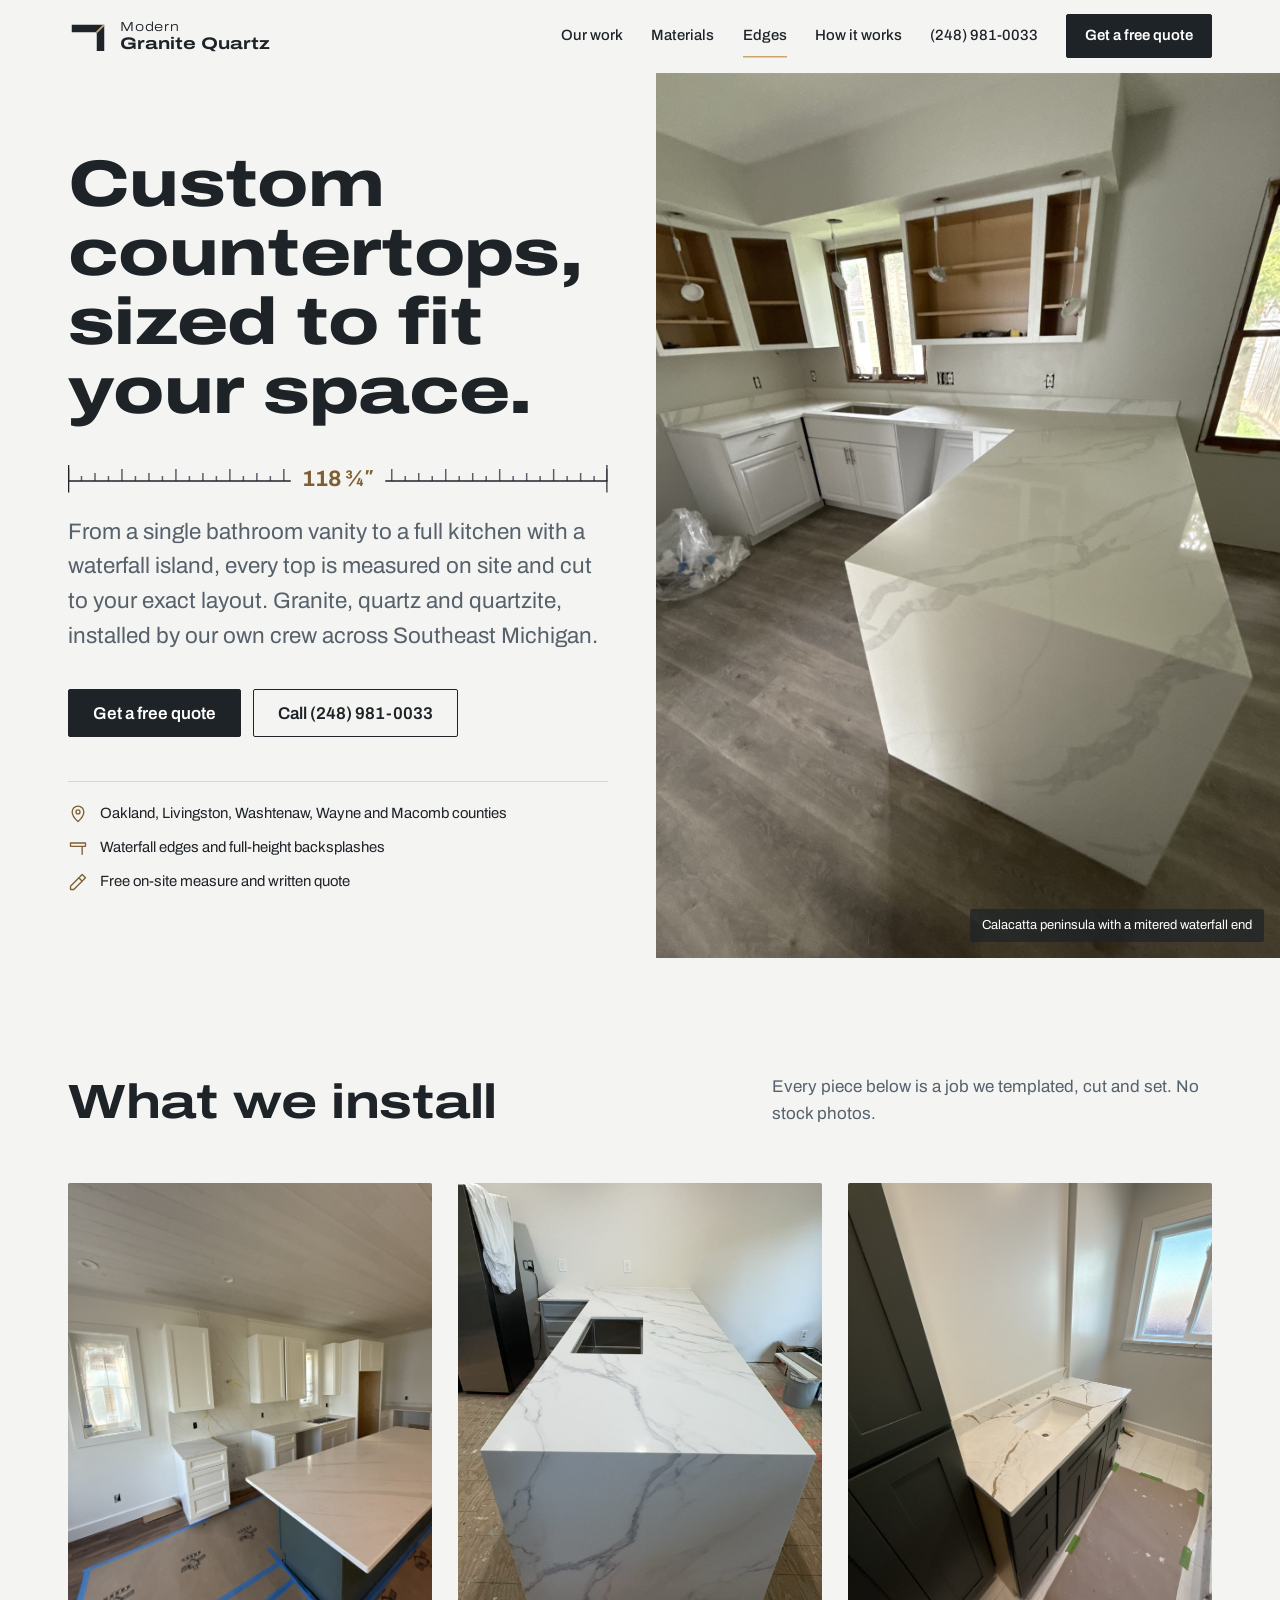
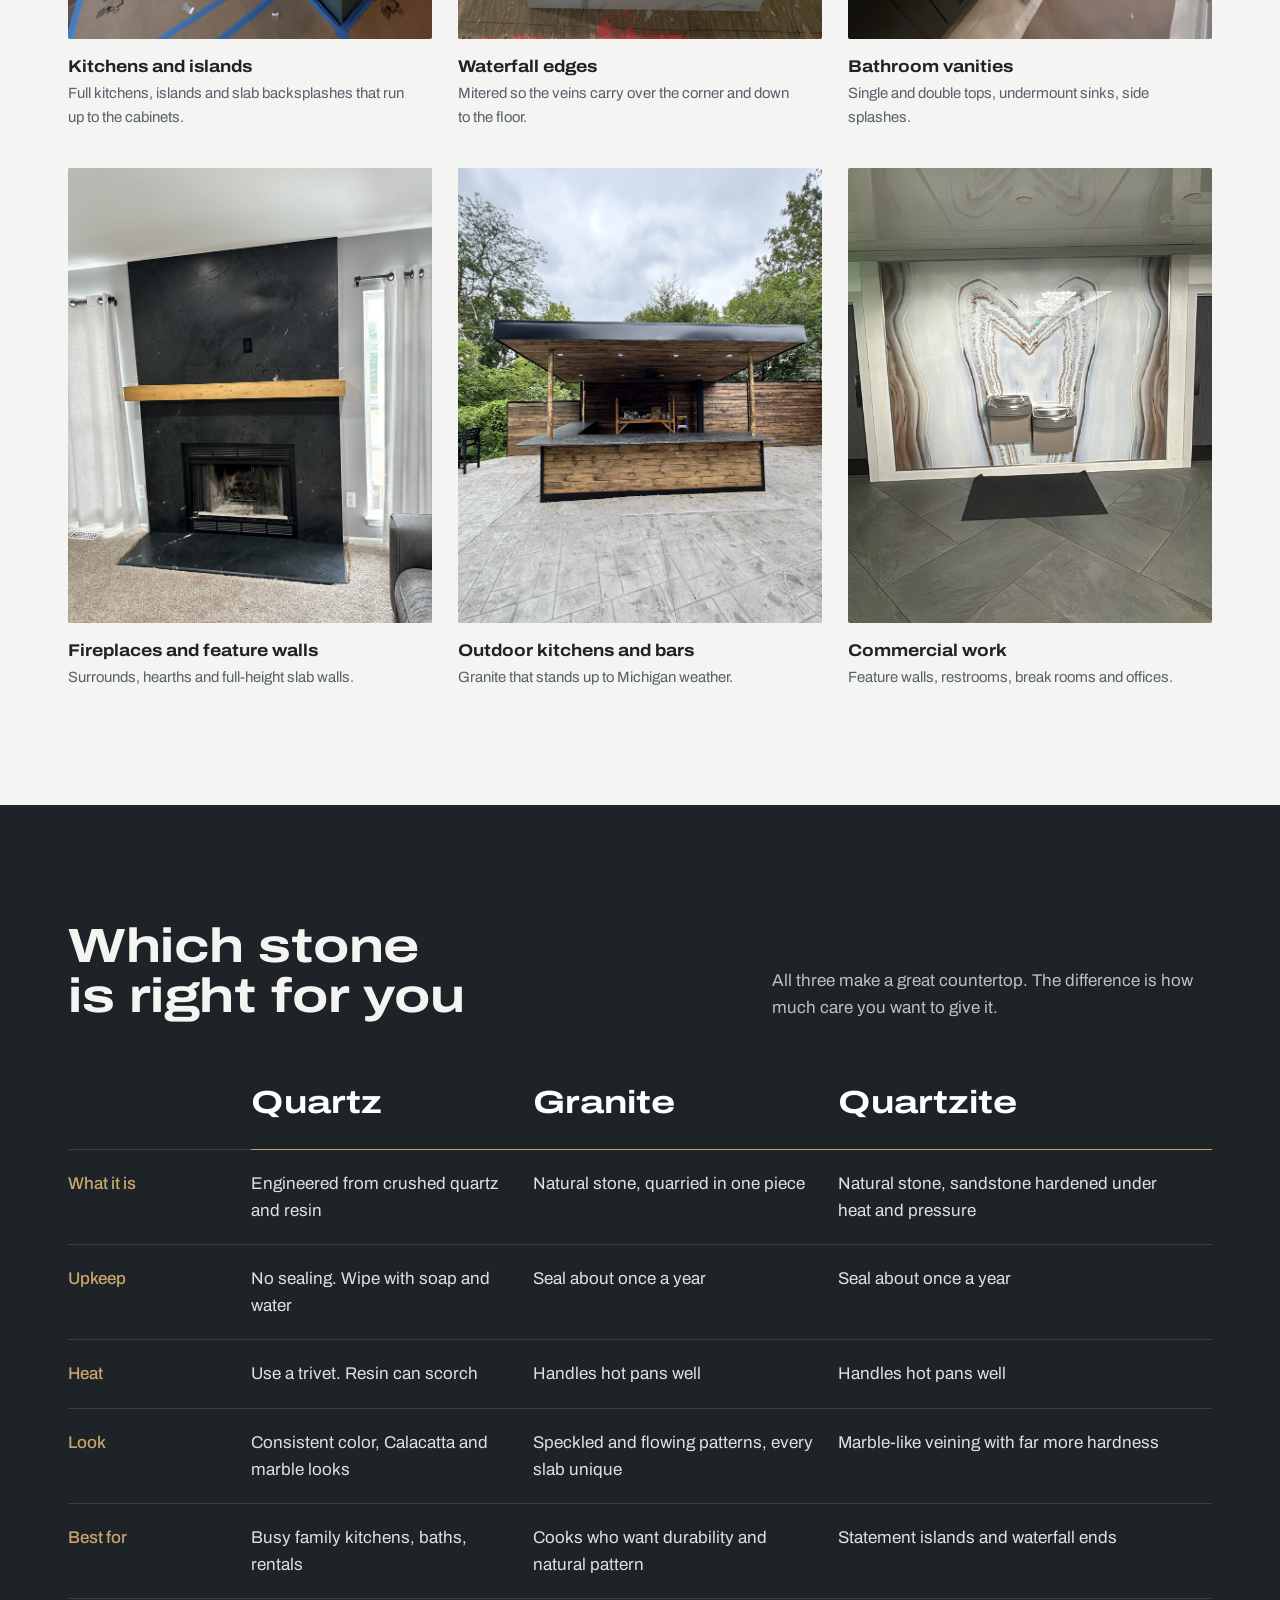
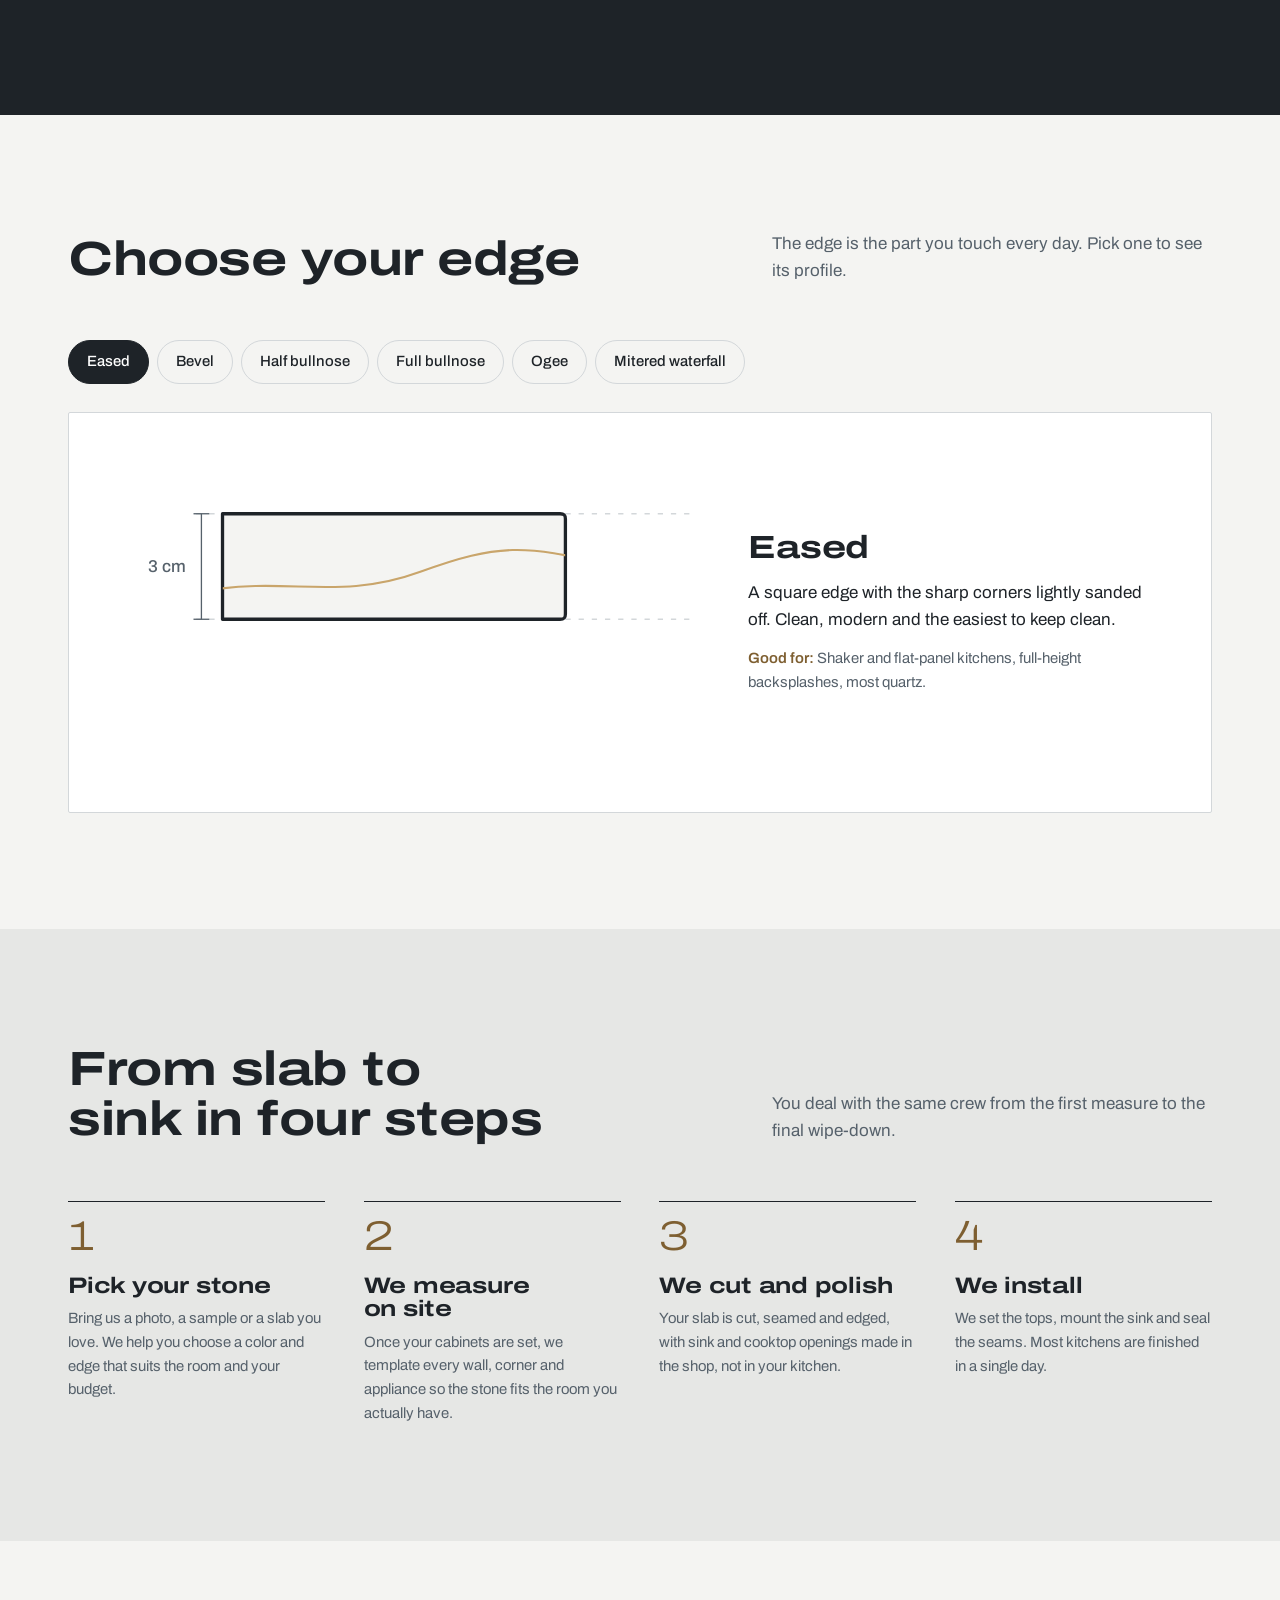
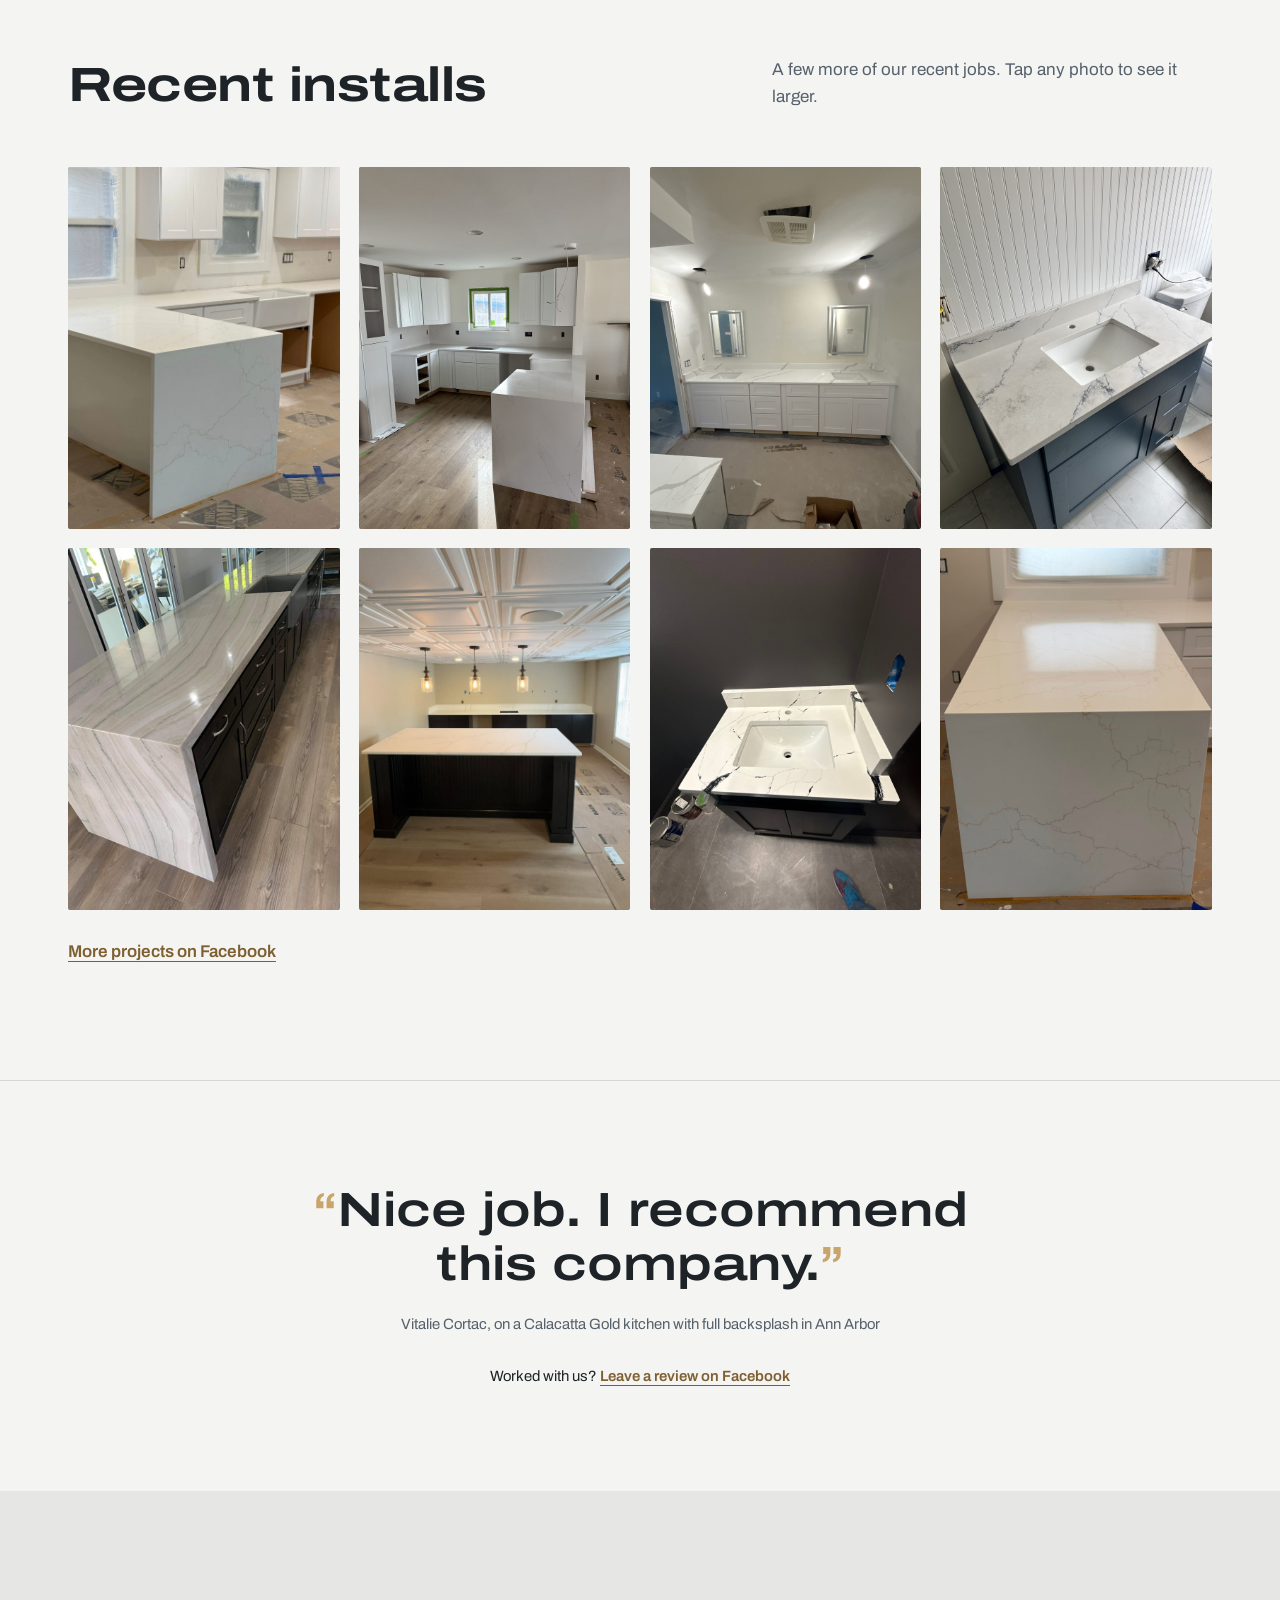
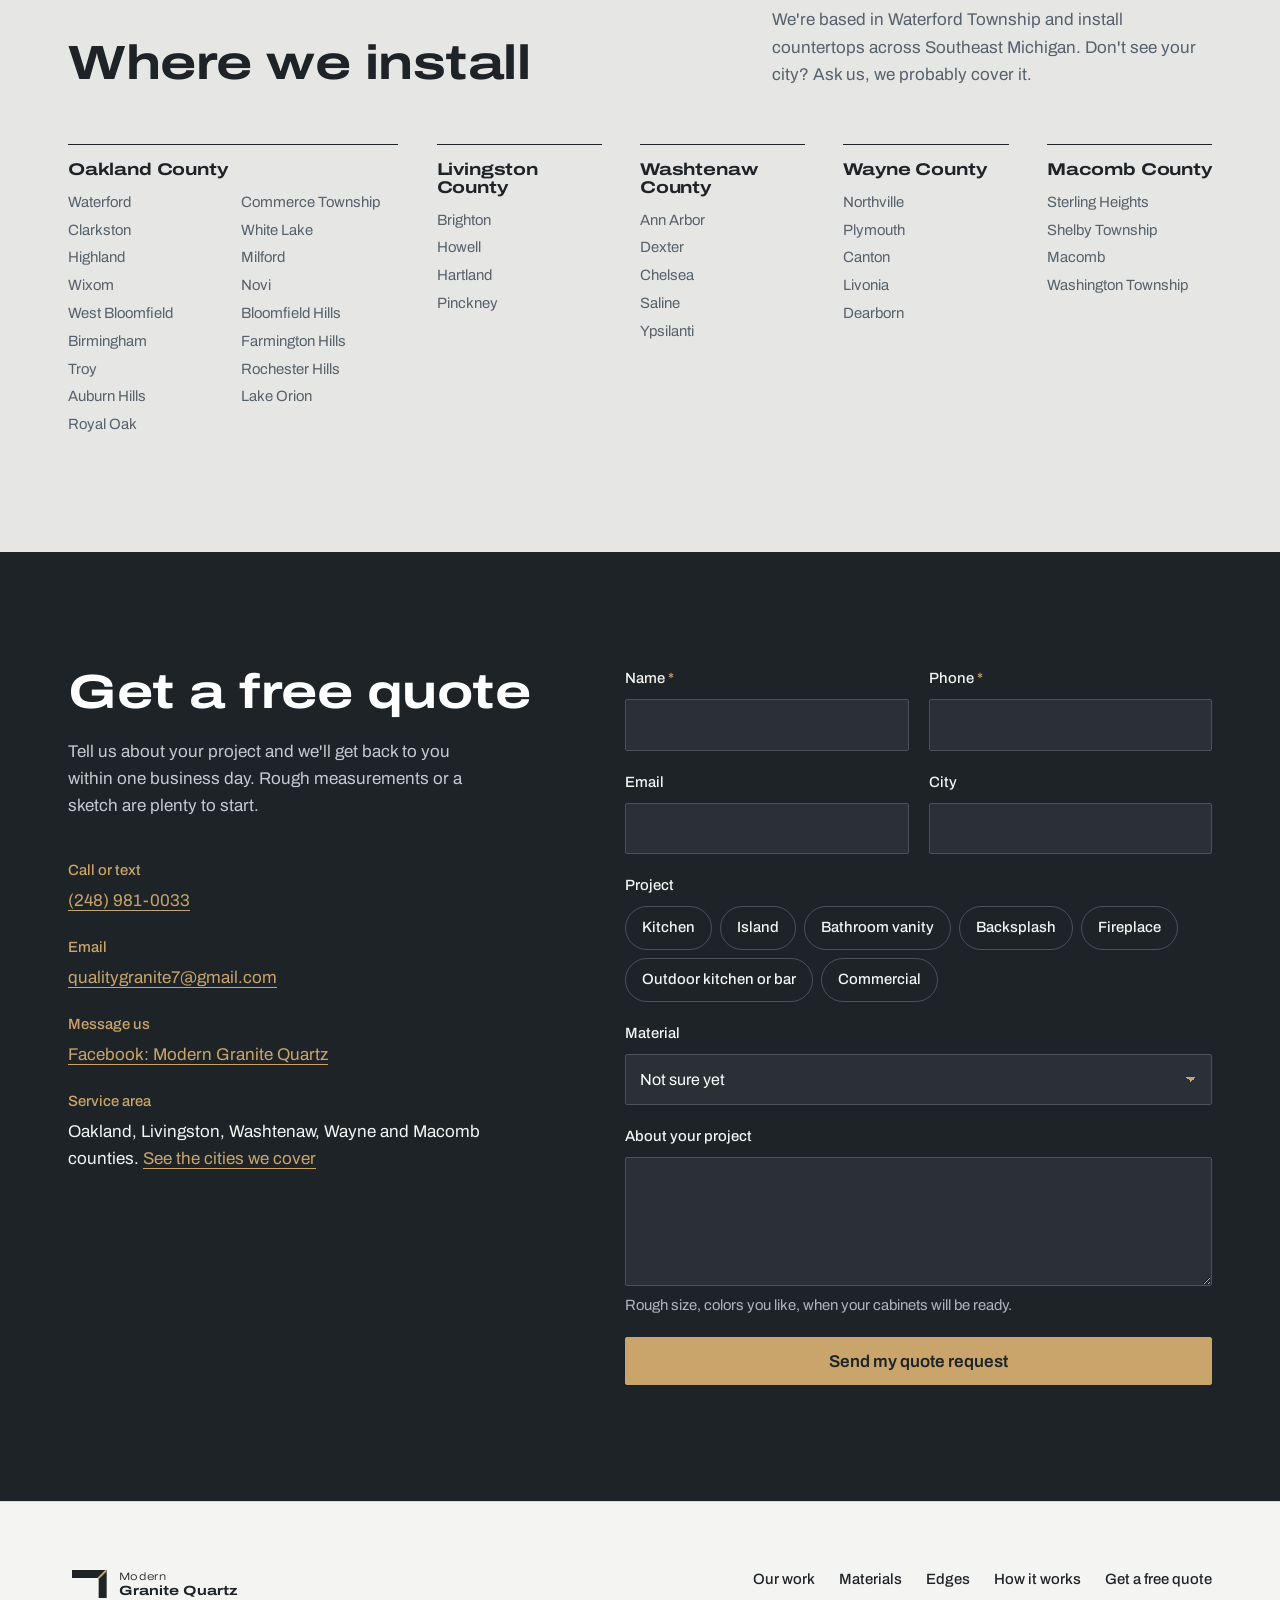
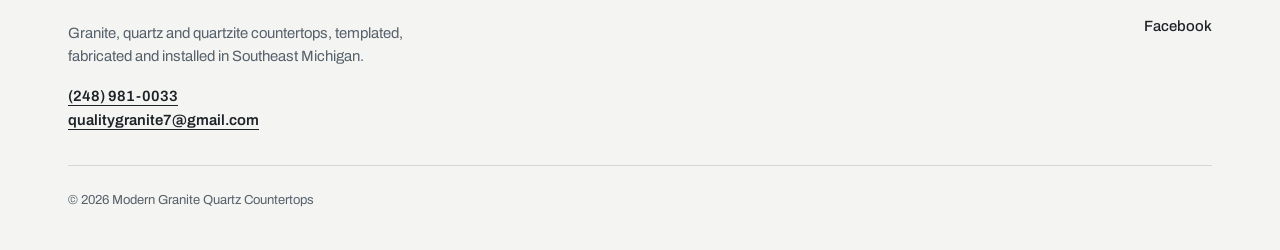
==== commit 7271cfe6: "Hero: Calacatta waterfall peninsula Co-Authored-By: Claude Opus 5.5 <noreply@anthropic.com>" ====
--- a/index.html
+++ b/index.html
@@ -7,13 +7,13 @@
   <meta name="description" content="Granite, quartz and quartzite countertops templated, fabricated and installed across Southeast Michigan. Kitchens, waterfall islands, vanities, fireplaces, outdoor kitchens and full-height backsplashes.">
   <meta property="og:title" content="Modern Granite Quartz">
   <meta property="og:description" content="Granite, quartz and quartzite for kitchens, islands, baths, fireplaces and outdoor kitchens in Southeast Michigan.">
-  <meta property="og:image" content="assets/img/quartzite-waterfall-island.jpg">
+  <meta property="og:image" content="assets/img/calacatta-waterfall-peninsula.jpg">
   <link rel="icon" href="assets/logo-mark.svg" type="image/svg+xml">
   <link rel="preconnect" href="https://fonts.googleapis.com">
   <link rel="preconnect" href="https://fonts.gstatic.com" crossorigin>
   <link href="https://fonts.googleapis.com/css2?family=Archivo:wdth,wght@62..125,300..800&display=swap" rel="stylesheet">
   <link rel="stylesheet" href="styles.css">
-  <script type="application/ld+json">{"@context":"https://schema.org","@type":"HomeAndConstructionBusiness","name":"Modern Granite Quartz","description":"Custom granite, quartz and quartzite countertops, measured, fabricated and installed in Southeast Michigan.","url":"https://kirkvantine.github.io/modern-granite-quartz/","image":"https://kirkvantine.github.io/modern-granite-quartz/assets/img/quartzite-waterfall-island.jpg","sameAs":["https://www.facebook.com/modern.granite.quartz.2025"],"areaServed":[{"@type":"City","name":"Waterford, MI"},{"@type":"City","name":"Commerce Township, MI"},{"@type":"City","name":"Clarkston, MI"},{"@type":"City","name":"White Lake, MI"},{"@type":"City","name":"Highland, MI"},{"@type":"City","name":"Milford, MI"},{"@type":"City","name":"Wixom, MI"},{"@type":"City","name":"Novi, MI"},{"@type":"City","name":"West Bloomfield, MI"},{"@type":"City","name":"Bloomfield Hills, MI"},{"@type":"City","name":"Birmingham, MI"},{"@type":"City","name":"Farmington Hills, MI"},{"@type":"City","name":"Troy, MI"},{"@type":"City","name":"Rochester Hills, MI"},{"@type":"City","name":"Auburn Hills, MI"},{"@type":"City","name":"Lake Orion, MI"},{"@type":"City","name":"Royal Oak, MI"},{"@type":"City","name":"Brighton, MI"},{"@type":"City","name":"Howell, MI"},{"@type":"City","name":"Hartland, MI"},{"@type":"City","name":"Pinckney, MI"},{"@type":"City","name":"Ann Arbor, MI"},{"@type":"City","name":"Dexter, MI"},{"@type":"City","name":"Chelsea, MI"},{"@type":"City","name":"Saline, MI"},{"@type":"City","name":"Ypsilanti, MI"},{"@type":"City","name":"Northville, MI"},{"@type":"City","name":"Plymouth, MI"},{"@type":"City","name":"Canton, MI"},{"@type":"City","name":"Livonia, MI"},{"@type":"City","name":"Dearborn, MI"},{"@type":"City","name":"Sterling Heights, MI"},{"@type":"City","name":"Shelby Township, MI"},{"@type":"City","name":"Macomb, MI"},{"@type":"City","name":"Washington Township, MI"}],"telephone":"+1-248-981-0033","email":"qualitygranite7@gmail.com"}</script>
+  <script type="application/ld+json">{"@context":"https://schema.org","@type":"HomeAndConstructionBusiness","name":"Modern Granite Quartz","description":"Custom granite, quartz and quartzite countertops, measured, fabricated and installed in Southeast Michigan.","url":"https://kirkvantine.github.io/modern-granite-quartz/","image":"https://kirkvantine.github.io/modern-granite-quartz/assets/img/calacatta-waterfall-peninsula.jpg","sameAs":["https://www.facebook.com/modern.granite.quartz.2025"],"areaServed":[{"@type":"City","name":"Waterford, MI"},{"@type":"City","name":"Commerce Township, MI"},{"@type":"City","name":"Clarkston, MI"},{"@type":"City","name":"White Lake, MI"},{"@type":"City","name":"Highland, MI"},{"@type":"City","name":"Milford, MI"},{"@type":"City","name":"Wixom, MI"},{"@type":"City","name":"Novi, MI"},{"@type":"City","name":"West Bloomfield, MI"},{"@type":"City","name":"Bloomfield Hills, MI"},{"@type":"City","name":"Birmingham, MI"},{"@type":"City","name":"Farmington Hills, MI"},{"@type":"City","name":"Troy, MI"},{"@type":"City","name":"Rochester Hills, MI"},{"@type":"City","name":"Auburn Hills, MI"},{"@type":"City","name":"Lake Orion, MI"},{"@type":"City","name":"Royal Oak, MI"},{"@type":"City","name":"Brighton, MI"},{"@type":"City","name":"Howell, MI"},{"@type":"City","name":"Hartland, MI"},{"@type":"City","name":"Pinckney, MI"},{"@type":"City","name":"Ann Arbor, MI"},{"@type":"City","name":"Dexter, MI"},{"@type":"City","name":"Chelsea, MI"},{"@type":"City","name":"Saline, MI"},{"@type":"City","name":"Ypsilanti, MI"},{"@type":"City","name":"Northville, MI"},{"@type":"City","name":"Plymouth, MI"},{"@type":"City","name":"Canton, MI"},{"@type":"City","name":"Livonia, MI"},{"@type":"City","name":"Dearborn, MI"},{"@type":"City","name":"Sterling Heights, MI"},{"@type":"City","name":"Shelby Township, MI"},{"@type":"City","name":"Macomb, MI"},{"@type":"City","name":"Washington Township, MI"}],"telephone":"+1-248-981-0033","email":"qualitygranite7@gmail.com"}</script>
 </head>
 <body>
   <a class="skip" href="#main">Skip to content</a>
@@ -82,10 +82,10 @@
       </div>
 
       <figure class="hero-media">
-        <img src="assets/img/quartzite-waterfall-island.jpg" width="1536" height="2048"
-             alt="Quartzite island with a mitered waterfall edge, grey veins running from the top down the side panel, over dark shaker cabinets"
+        <img src="assets/img/calacatta-waterfall-peninsula.jpg" width="1536" height="2048"
+             alt="L-shaped Calacatta quartz peninsula with a mitered waterfall end, bold grey veins running across the top and down the side panel"
              fetchpriority="high">
-        <figcaption>Quartzite island with a mitered waterfall end</figcaption>
+        <figcaption>Calacatta peninsula with a mitered waterfall end</figcaption>
       </figure>
 
     </section>
@@ -106,8 +106,8 @@
             <figcaption><strong>Kitchens and islands</strong> Full kitchens, islands and slab backsplashes that run up to the cabinets.</figcaption>
           </figure>
           <figure class="tile">
-            <button class="tile-open" data-full="assets/img/calacatta-waterfall-peninsula.jpg" aria-label="Enlarge: waterfall peninsula">
-              <img src="assets/img/calacatta-waterfall-peninsula.jpg" width="1536" height="2048" loading="lazy" style="object-position: 50% 60%" alt="L-shaped Calacatta quartz peninsula with a mitered waterfall end and bold grey veins running over the corner">
+            <button class="tile-open" data-full="assets/img/calacatta-waterfall-island-sink.jpg" aria-label="Enlarge: waterfall island">
+              <img src="assets/img/calacatta-waterfall-island-sink.jpg" width="1152" height="2048" loading="lazy" style="object-position: 50% 62%" alt="Calacatta-look island with a mitered waterfall end and an undermount sink, bold grey veins running over the corner and down the side">
             </button>
             <figcaption><strong>Waterfall edges</strong> Mitered so the veins carry over the corner and down to the floor.</figcaption>
           </figure>
@@ -272,7 +272,7 @@
           <p>A few more of our recent jobs. Tap any photo to see it larger.</p>
         </div>
         <ul class="gallery">
-          <li><button class="tile-open" data-full="assets/img/calacatta-waterfall-island-sink.jpg" aria-label="Enlarge: waterfall island with sink"><img src="assets/img/calacatta-waterfall-island-sink.jpg" width="1536" height="2048" loading="lazy" style="object-position: 50% 55%" alt="Calacatta-look island with a mitered waterfall end and an undermount sink, bold grey veins across the top and side"></button></li>
+          <li><button class="tile-open" data-full="assets/img/l-shaped-waterfall-kitchen.jpg" aria-label="Enlarge: L-shaped waterfall kitchen"><img src="assets/img/l-shaped-waterfall-kitchen.jpg" width="2048" height="1536" loading="lazy" style="object-position: 45% 60%" alt="L-shaped white quartz peninsula with a waterfall end in a new-build kitchen with white shaker cabinets and a farmhouse sink"></button></li>
           <li><button class="tile-open" data-full="assets/img/white-kitchen-waterfall-peninsula.jpg" aria-label="Enlarge: white kitchen"><img src="assets/img/white-kitchen-waterfall-peninsula.jpg" width="1536" height="2048" loading="lazy" style="object-position: 50% 60%" alt="White shaker kitchen with quartz counters, a waterfall peninsula and a full-height quartz backsplash"></button></li>
           <li><button class="tile-open" data-full="assets/img/white-double-vanity.jpg" aria-label="Enlarge: double vanity"><img src="assets/img/white-double-vanity.jpg" width="1536" height="2048" loading="lazy" style="object-position: 50% 55%" alt="Long white quartz double vanity with two undermount sinks and a matching backsplash"></button></li>
           <li><button class="tile-open" data-full="assets/img/blue-vanity-quartz-top.jpg" aria-label="Enlarge: blue vanity"><img src="assets/img/blue-vanity-quartz-top.jpg" width="1536" height="2048" loading="lazy" style="object-position: 50% 50%" alt="Marble-look quartz vanity top with a backsplash and undermount sink on a navy shaker vanity"></button></li>
--- a/styles.css
+++ b/styles.css
@@ -136,7 +136,7 @@
 .hero-points svg { width: 20px; height: 20px; flex: none; color: var(--vein-ink); }
 
 .hero-media { position: relative; margin: 0; z-index: 1; }
-.hero-media img { width: 100%; height: 100%; object-fit: cover; object-position: 30% 60%; }
+.hero-media img { width: 100%; height: 100%; object-fit: cover; object-position: 55% 72%; }
 .hero-media figcaption {
   position: absolute; right: 16px; bottom: 16px;
   padding: 6px 12px; background: rgba(30, 35, 40, .72); color: var(--white);
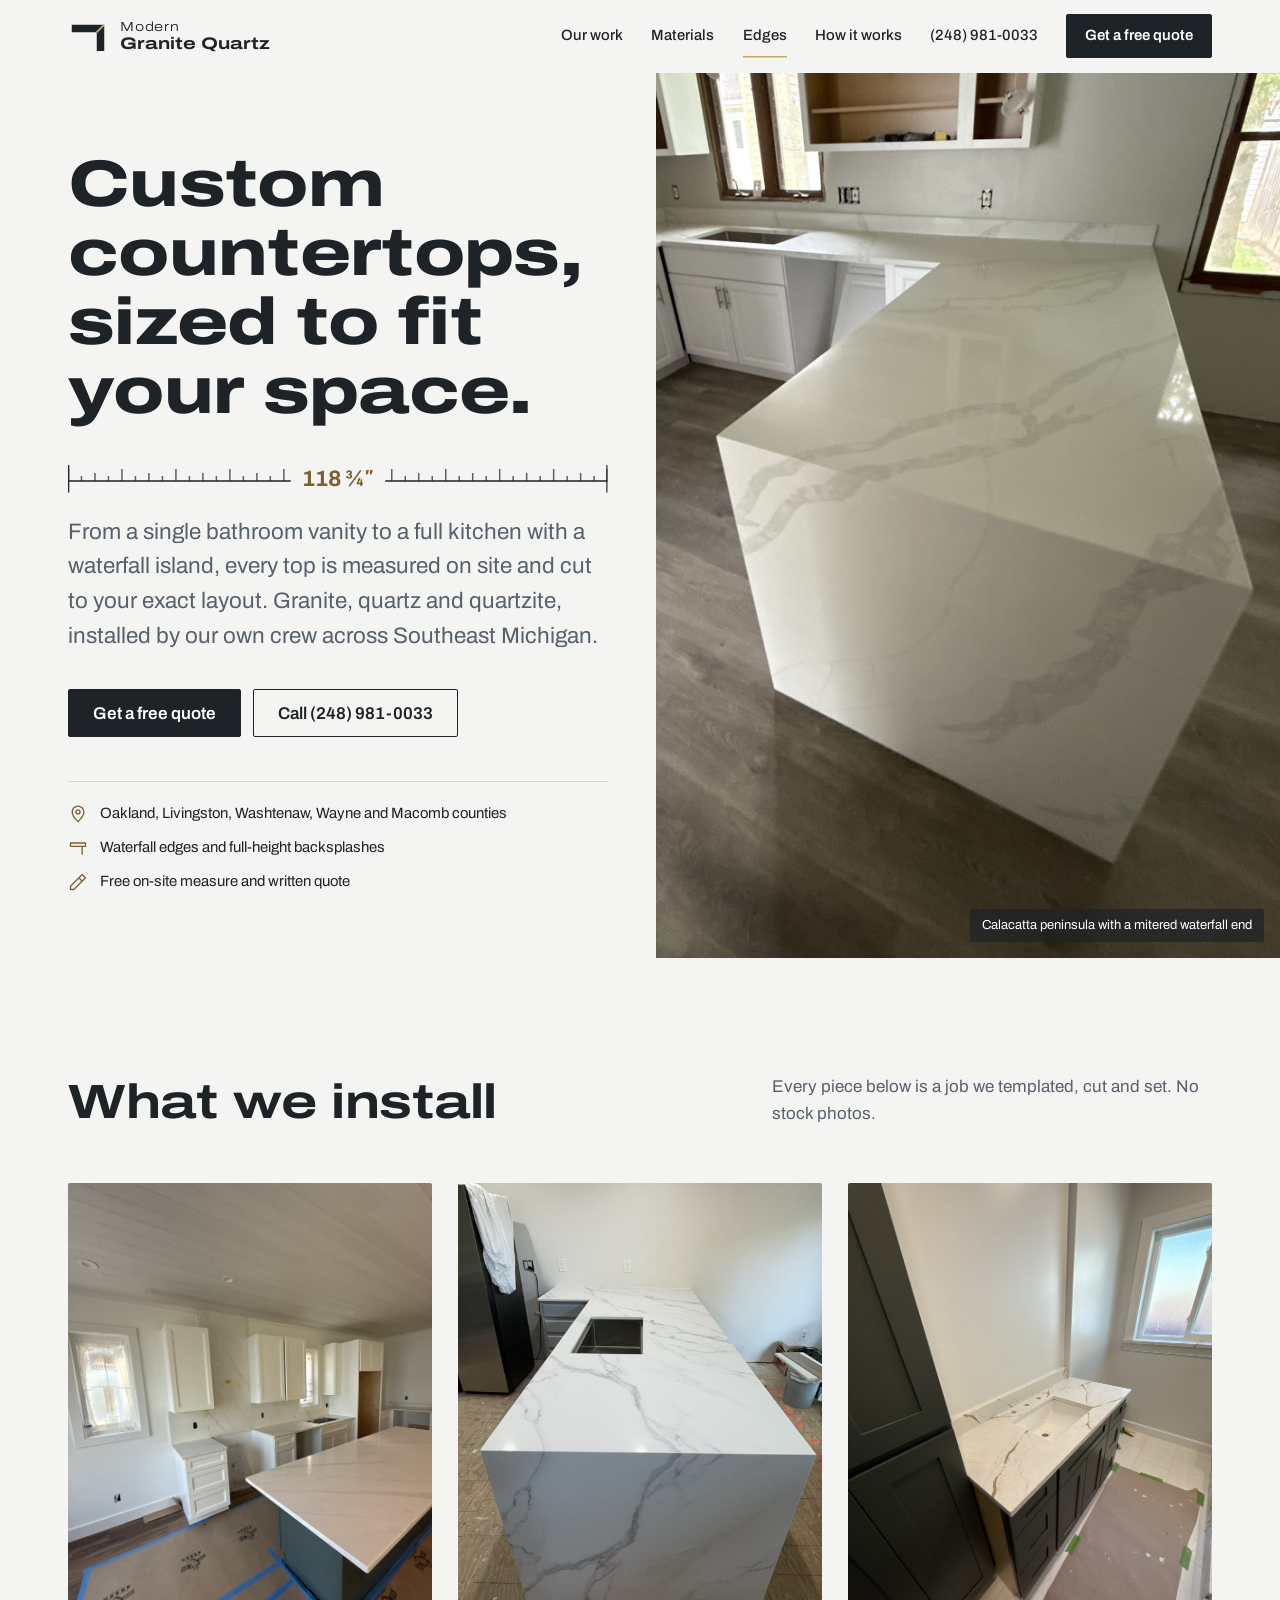
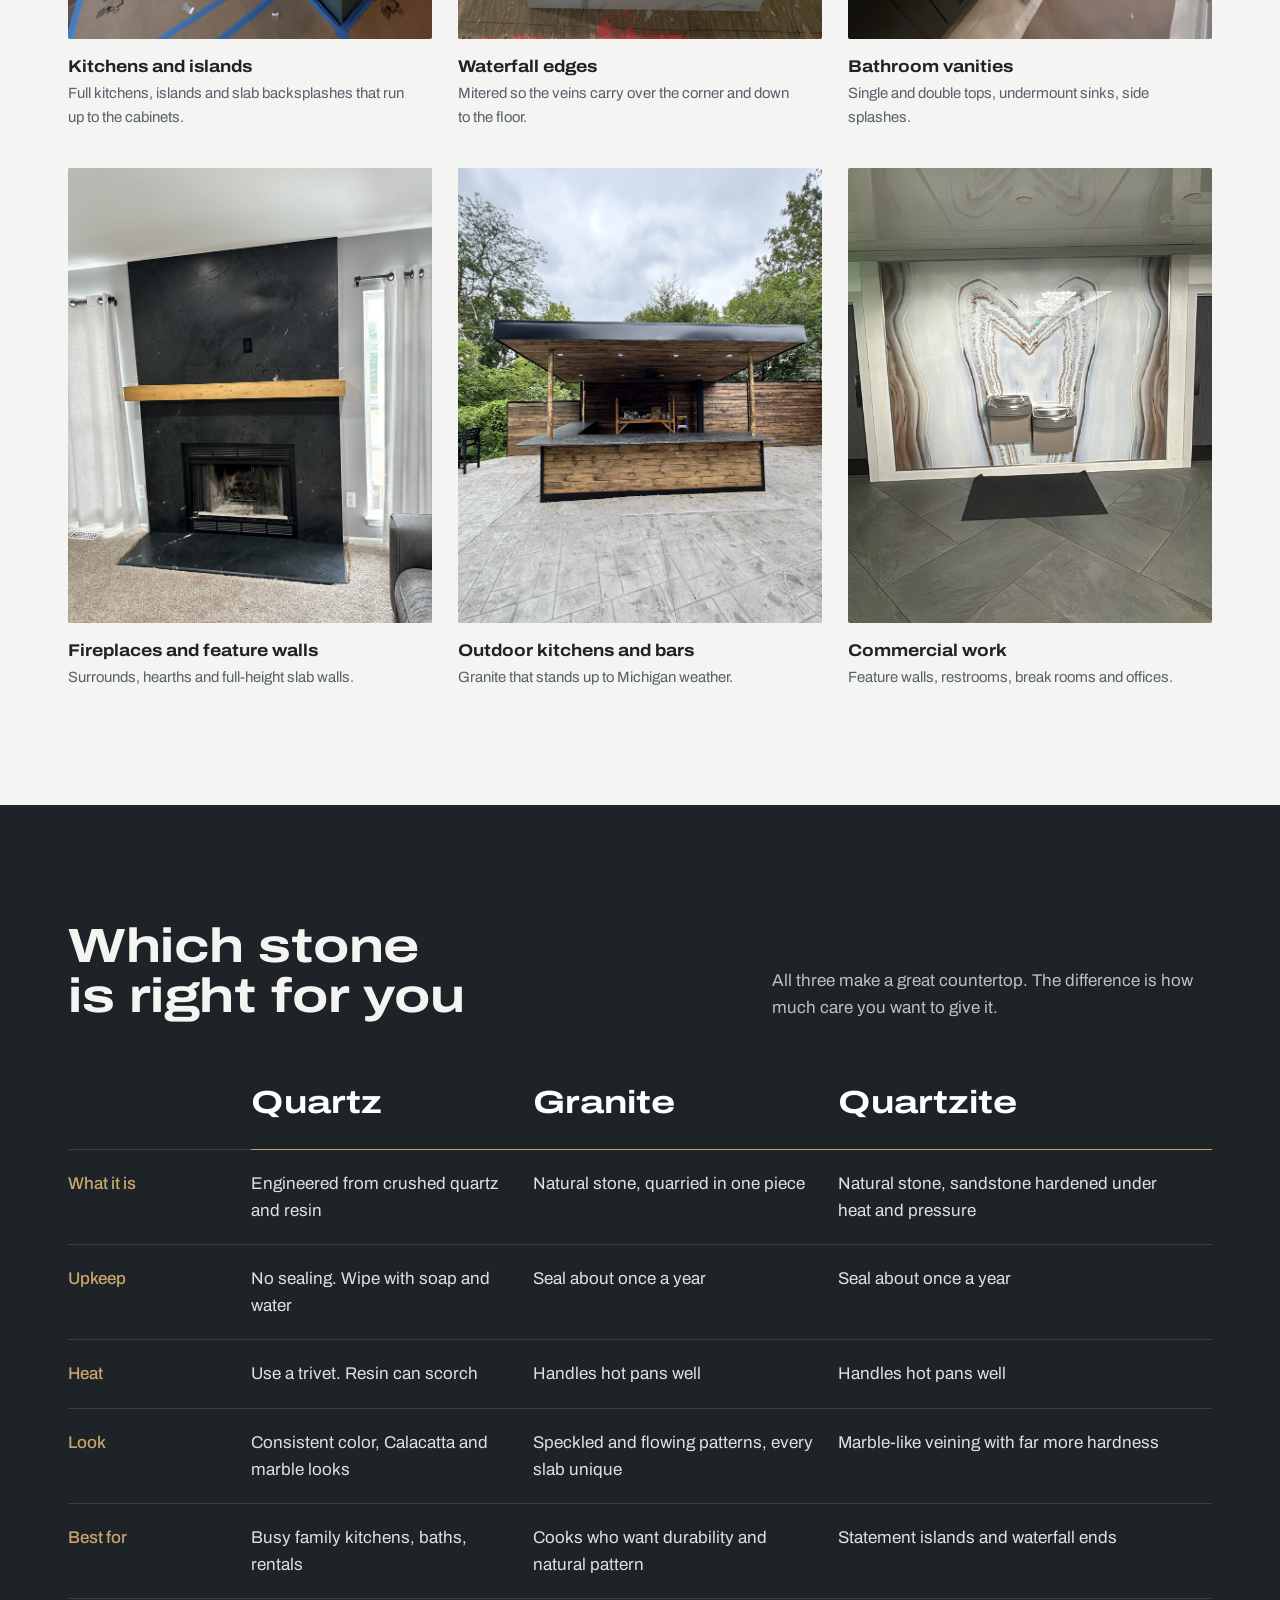
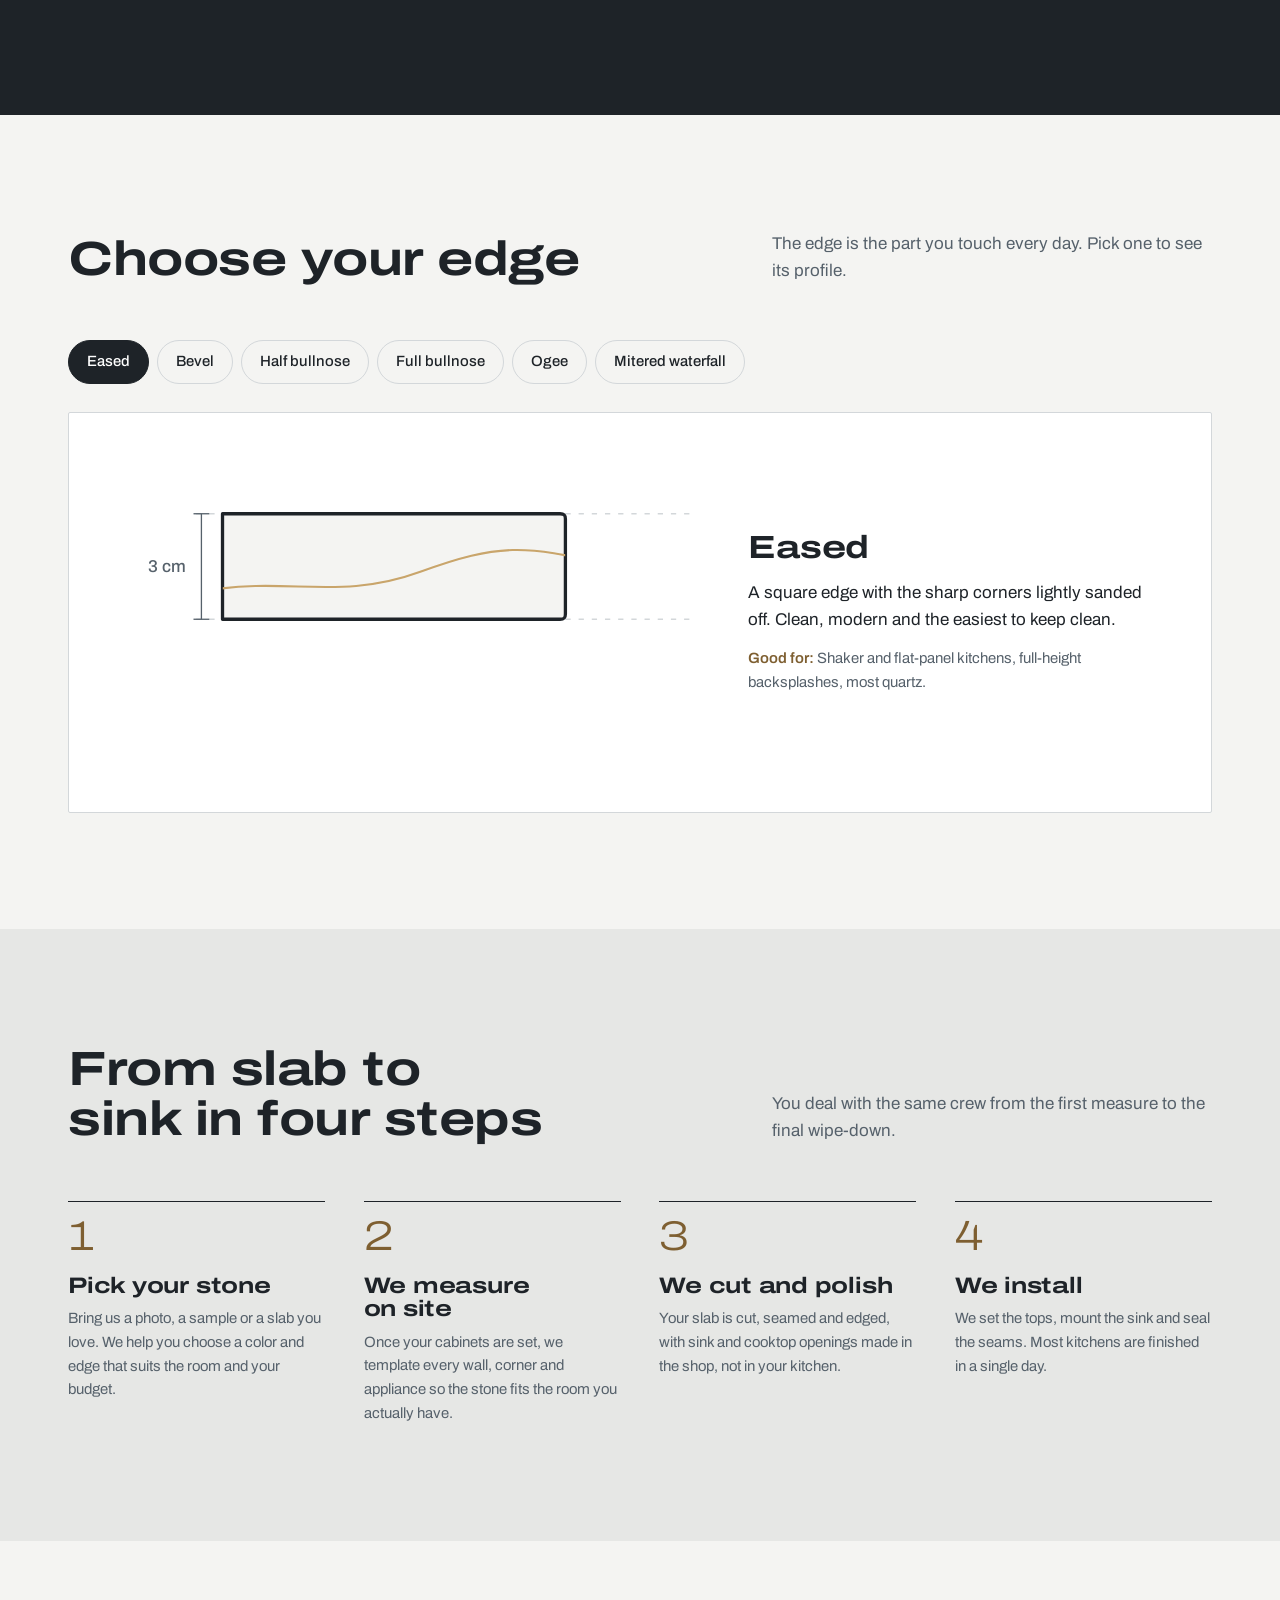
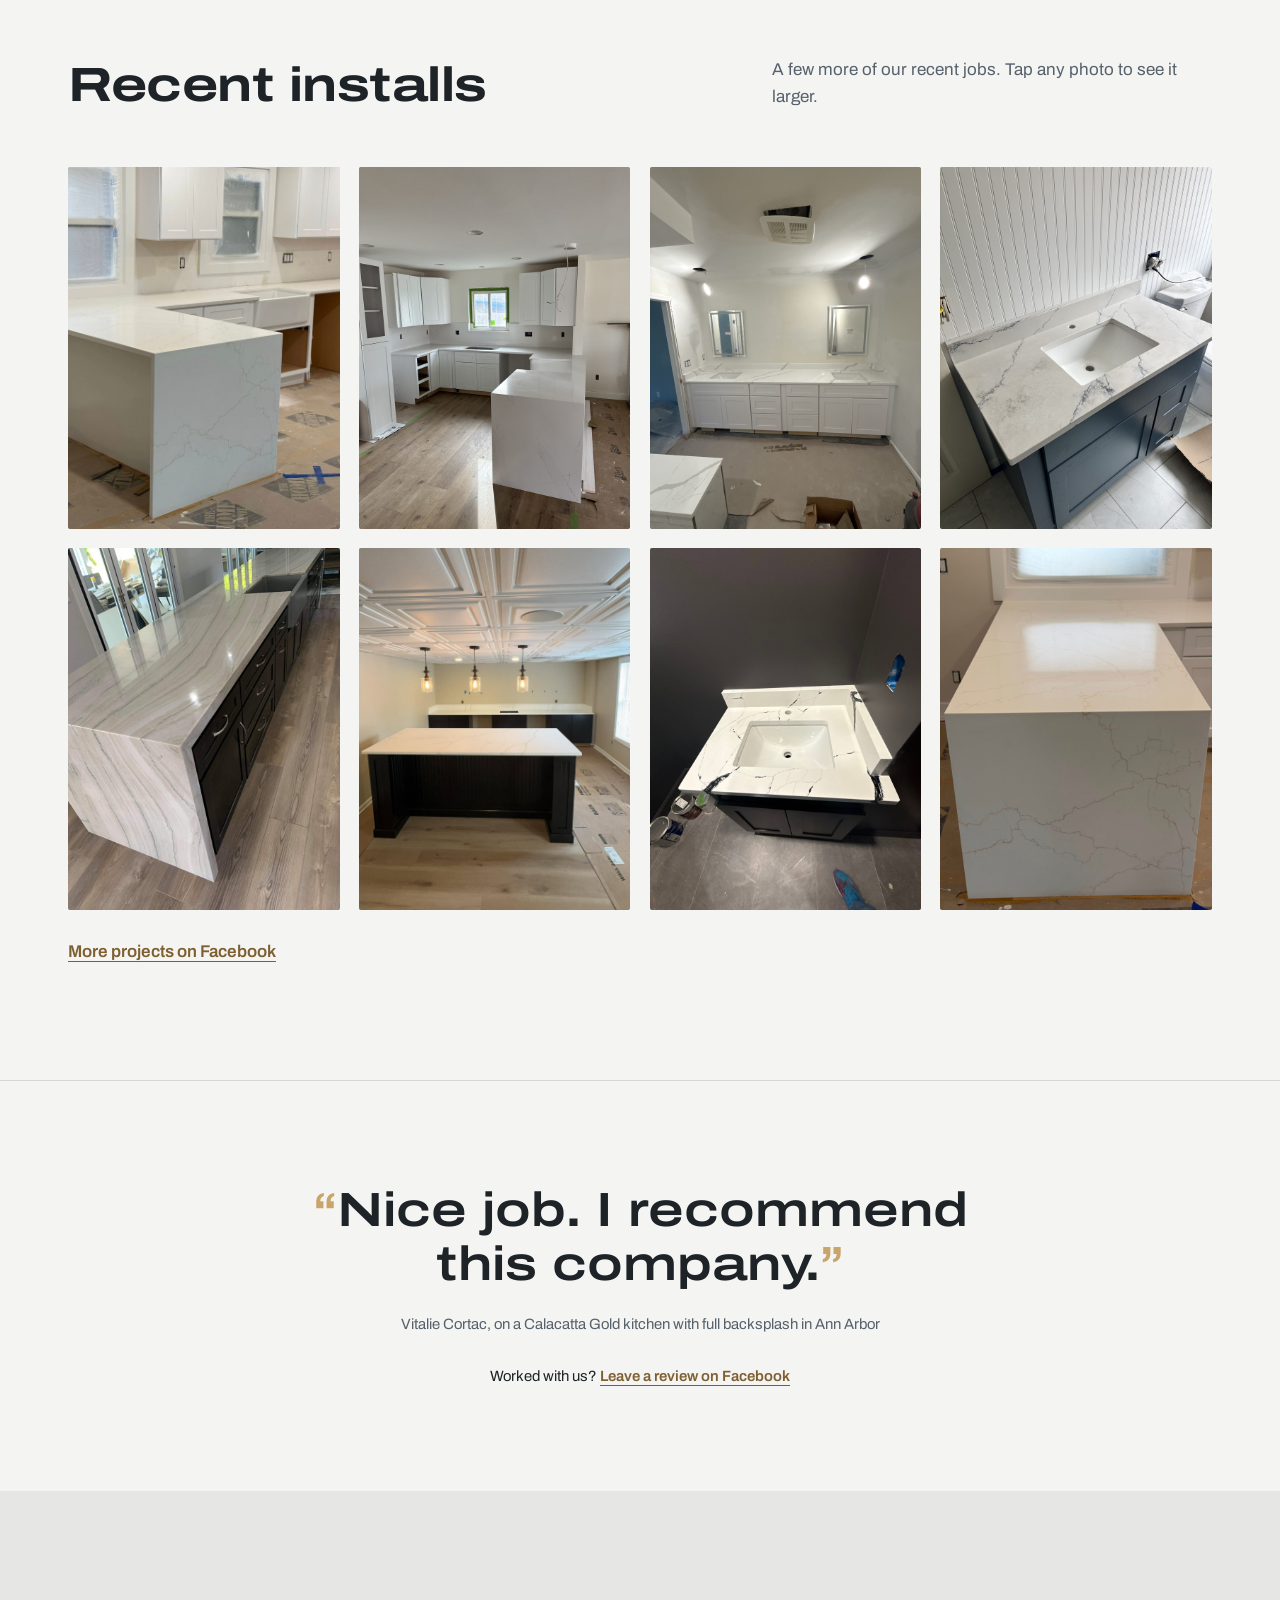
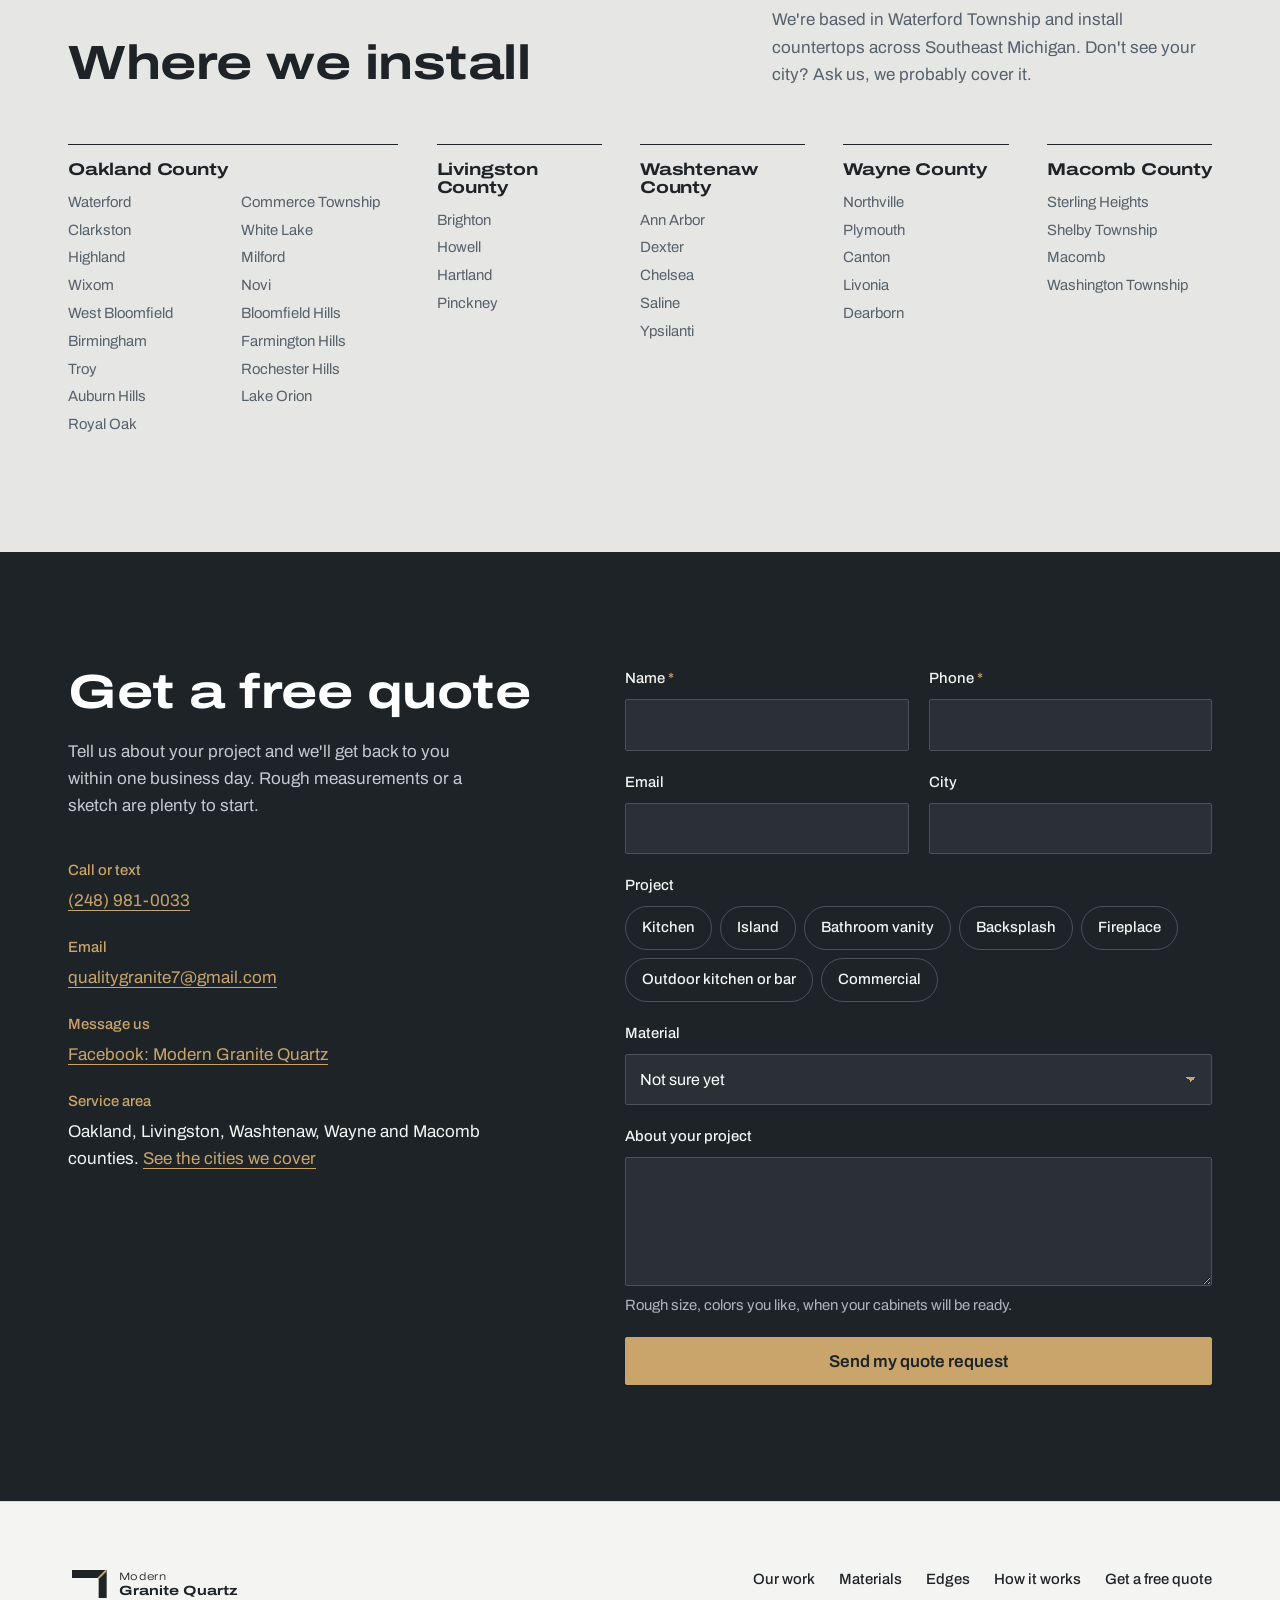
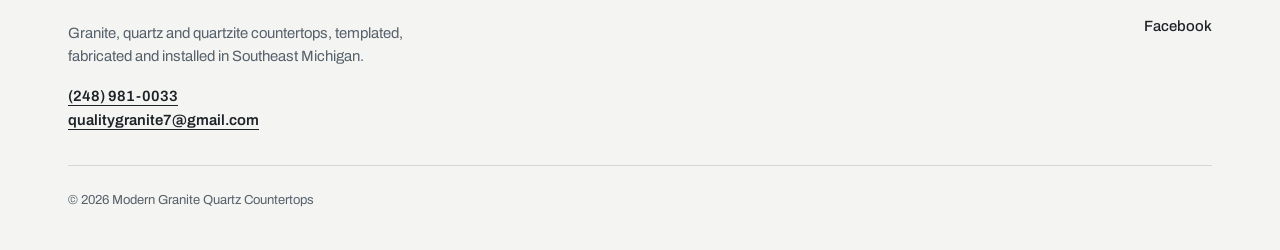
==== commit ac60ac2b: "Hero photo: crop out trash bag and bare ceiling, refocus on waterfall corner Co-Authored-By: Claude " ====
--- a/index.html
+++ b/index.html
@@ -7,13 +7,16 @@
   <meta name="description" content="Granite, quartz and quartzite countertops templated, fabricated and installed across Southeast Michigan. Kitchens, waterfall islands, vanities, fireplaces, outdoor kitchens and full-height backsplashes.">
   <meta property="og:title" content="Modern Granite Quartz">
   <meta property="og:description" content="Granite, quartz and quartzite for kitchens, islands, baths, fireplaces and outdoor kitchens in Southeast Michigan.">
-  <meta property="og:image" content="assets/img/calacatta-waterfall-peninsula.jpg">
+  <meta property="og:image" content="https://moderngranitequartz.com/assets/img/calacatta-waterfall-peninsula.jpg">
+  <meta property="og:url" content="https://moderngranitequartz.com/">
+  <meta property="og:type" content="website">
+  <link rel="canonical" href="https://moderngranitequartz.com/">
   <link rel="icon" href="assets/logo-mark.svg" type="image/svg+xml">
   <link rel="preconnect" href="https://fonts.googleapis.com">
   <link rel="preconnect" href="https://fonts.gstatic.com" crossorigin>
   <link href="https://fonts.googleapis.com/css2?family=Archivo:wdth,wght@62..125,300..800&display=swap" rel="stylesheet">
   <link rel="stylesheet" href="styles.css">
-  <script type="application/ld+json">{"@context":"https://schema.org","@type":"HomeAndConstructionBusiness","name":"Modern Granite Quartz","description":"Custom granite, quartz and quartzite countertops, measured, fabricated and installed in Southeast Michigan.","url":"https://kirkvantine.github.io/modern-granite-quartz/","image":"https://kirkvantine.github.io/modern-granite-quartz/assets/img/calacatta-waterfall-peninsula.jpg","sameAs":["https://www.facebook.com/modern.granite.quartz.2025"],"areaServed":[{"@type":"City","name":"Waterford, MI"},{"@type":"City","name":"Commerce Township, MI"},{"@type":"City","name":"Clarkston, MI"},{"@type":"City","name":"White Lake, MI"},{"@type":"City","name":"Highland, MI"},{"@type":"City","name":"Milford, MI"},{"@type":"City","name":"Wixom, MI"},{"@type":"City","name":"Novi, MI"},{"@type":"City","name":"West Bloomfield, MI"},{"@type":"City","name":"Bloomfield Hills, MI"},{"@type":"City","name":"Birmingham, MI"},{"@type":"City","name":"Farmington Hills, MI"},{"@type":"City","name":"Troy, MI"},{"@type":"City","name":"Rochester Hills, MI"},{"@type":"City","name":"Auburn Hills, MI"},{"@type":"City","name":"Lake Orion, MI"},{"@type":"City","name":"Royal Oak, MI"},{"@type":"City","name":"Brighton, MI"},{"@type":"City","name":"Howell, MI"},{"@type":"City","name":"Hartland, MI"},{"@type":"City","name":"Pinckney, MI"},{"@type":"City","name":"Ann Arbor, MI"},{"@type":"City","name":"Dexter, MI"},{"@type":"City","name":"Chelsea, MI"},{"@type":"City","name":"Saline, MI"},{"@type":"City","name":"Ypsilanti, MI"},{"@type":"City","name":"Northville, MI"},{"@type":"City","name":"Plymouth, MI"},{"@type":"City","name":"Canton, MI"},{"@type":"City","name":"Livonia, MI"},{"@type":"City","name":"Dearborn, MI"},{"@type":"City","name":"Sterling Heights, MI"},{"@type":"City","name":"Shelby Township, MI"},{"@type":"City","name":"Macomb, MI"},{"@type":"City","name":"Washington Township, MI"}],"telephone":"+1-248-981-0033","email":"qualitygranite7@gmail.com"}</script>
+  <script type="application/ld+json">{"@context":"https://schema.org","@type":"HomeAndConstructionBusiness","name":"Modern Granite Quartz","description":"Custom granite, quartz and quartzite countertops, measured, fabricated and installed in Southeast Michigan.","url":"https://moderngranitequartz.com/","image":"https://moderngranitequartz.com/assets/img/calacatta-waterfall-peninsula.jpg","sameAs":["https://www.facebook.com/modern.granite.quartz.2025"],"areaServed":[{"@type":"City","name":"Waterford, MI"},{"@type":"City","name":"Commerce Township, MI"},{"@type":"City","name":"Clarkston, MI"},{"@type":"City","name":"White Lake, MI"},{"@type":"City","name":"Highland, MI"},{"@type":"City","name":"Milford, MI"},{"@type":"City","name":"Wixom, MI"},{"@type":"City","name":"Novi, MI"},{"@type":"City","name":"West Bloomfield, MI"},{"@type":"City","name":"Bloomfield Hills, MI"},{"@type":"City","name":"Birmingham, MI"},{"@type":"City","name":"Farmington Hills, MI"},{"@type":"City","name":"Troy, MI"},{"@type":"City","name":"Rochester Hills, MI"},{"@type":"City","name":"Auburn Hills, MI"},{"@type":"City","name":"Lake Orion, MI"},{"@type":"City","name":"Royal Oak, MI"},{"@type":"City","name":"Brighton, MI"},{"@type":"City","name":"Howell, MI"},{"@type":"City","name":"Hartland, MI"},{"@type":"City","name":"Pinckney, MI"},{"@type":"City","name":"Ann Arbor, MI"},{"@type":"City","name":"Dexter, MI"},{"@type":"City","name":"Chelsea, MI"},{"@type":"City","name":"Saline, MI"},{"@type":"City","name":"Ypsilanti, MI"},{"@type":"City","name":"Northville, MI"},{"@type":"City","name":"Plymouth, MI"},{"@type":"City","name":"Canton, MI"},{"@type":"City","name":"Livonia, MI"},{"@type":"City","name":"Dearborn, MI"},{"@type":"City","name":"Sterling Heights, MI"},{"@type":"City","name":"Shelby Township, MI"},{"@type":"City","name":"Macomb, MI"},{"@type":"City","name":"Washington Township, MI"}],"telephone":"+1-248-981-0033","email":"qualitygranite7@gmail.com"}</script>
 </head>
 <body>
   <a class="skip" href="#main">Skip to content</a>
@@ -82,7 +85,7 @@
       </div>
 
       <figure class="hero-media">
-        <img src="assets/img/calacatta-waterfall-peninsula.jpg" width="1536" height="2048"
+        <img src="assets/img/calacatta-waterfall-peninsula.jpg" width="1526" height="1958"
              alt="L-shaped Calacatta quartz peninsula with a mitered waterfall end, bold grey veins running across the top and down the side panel"
              fetchpriority="high">
         <figcaption>Calacatta peninsula with a mitered waterfall end</figcaption>
@@ -358,6 +361,12 @@
         </div>
 
         <form class="quote-form" id="quote-form" novalidate>
+          <!-- Spam traps: bots fill the hidden field and submit instantly; people do neither. -->
+          <div class="trap" aria-hidden="true">
+            <label for="company">Company (leave blank)</label>
+            <input id="company" name="company" type="text" tabindex="-1" autocomplete="off">
+          </div>
+          <input type="hidden" name="t" id="form-started">
           <div class="error-summary" id="error-summary" tabindex="-1" hidden>
             <h3>Check these fields</h3>
             <ul></ul>
--- a/styles.css
+++ b/styles.css
@@ -136,7 +136,7 @@
 .hero-points svg { width: 20px; height: 20px; flex: none; color: var(--vein-ink); }
 
 .hero-media { position: relative; margin: 0; z-index: 1; }
-.hero-media img { width: 100%; height: 100%; object-fit: cover; object-position: 55% 72%; }
+.hero-media img { width: 100%; height: 100%; object-fit: cover; object-position: 50% 70%; }
 .hero-media figcaption {
   position: absolute; right: 16px; bottom: 16px;
   padding: 6px 12px; background: rgba(30, 35, 40, .72); color: var(--white);
@@ -305,6 +305,7 @@
 @media (max-width: 860px) { .quote-grid { grid-template-columns: 1fr; } }
 
 .quote-form { display: grid; gap: 20px; }
+.quote-form .trap { position: absolute; left: -10000px; width: 1px; height: 1px; overflow: hidden; }
 .field-row { display: grid; grid-template-columns: 1fr 1fr; gap: 20px; }
 @media (max-width: 520px) { .field-row { grid-template-columns: 1fr; } }
 .field { display: grid; gap: 8px; min-width: 0; margin: 0; padding: 0; border: 0; }
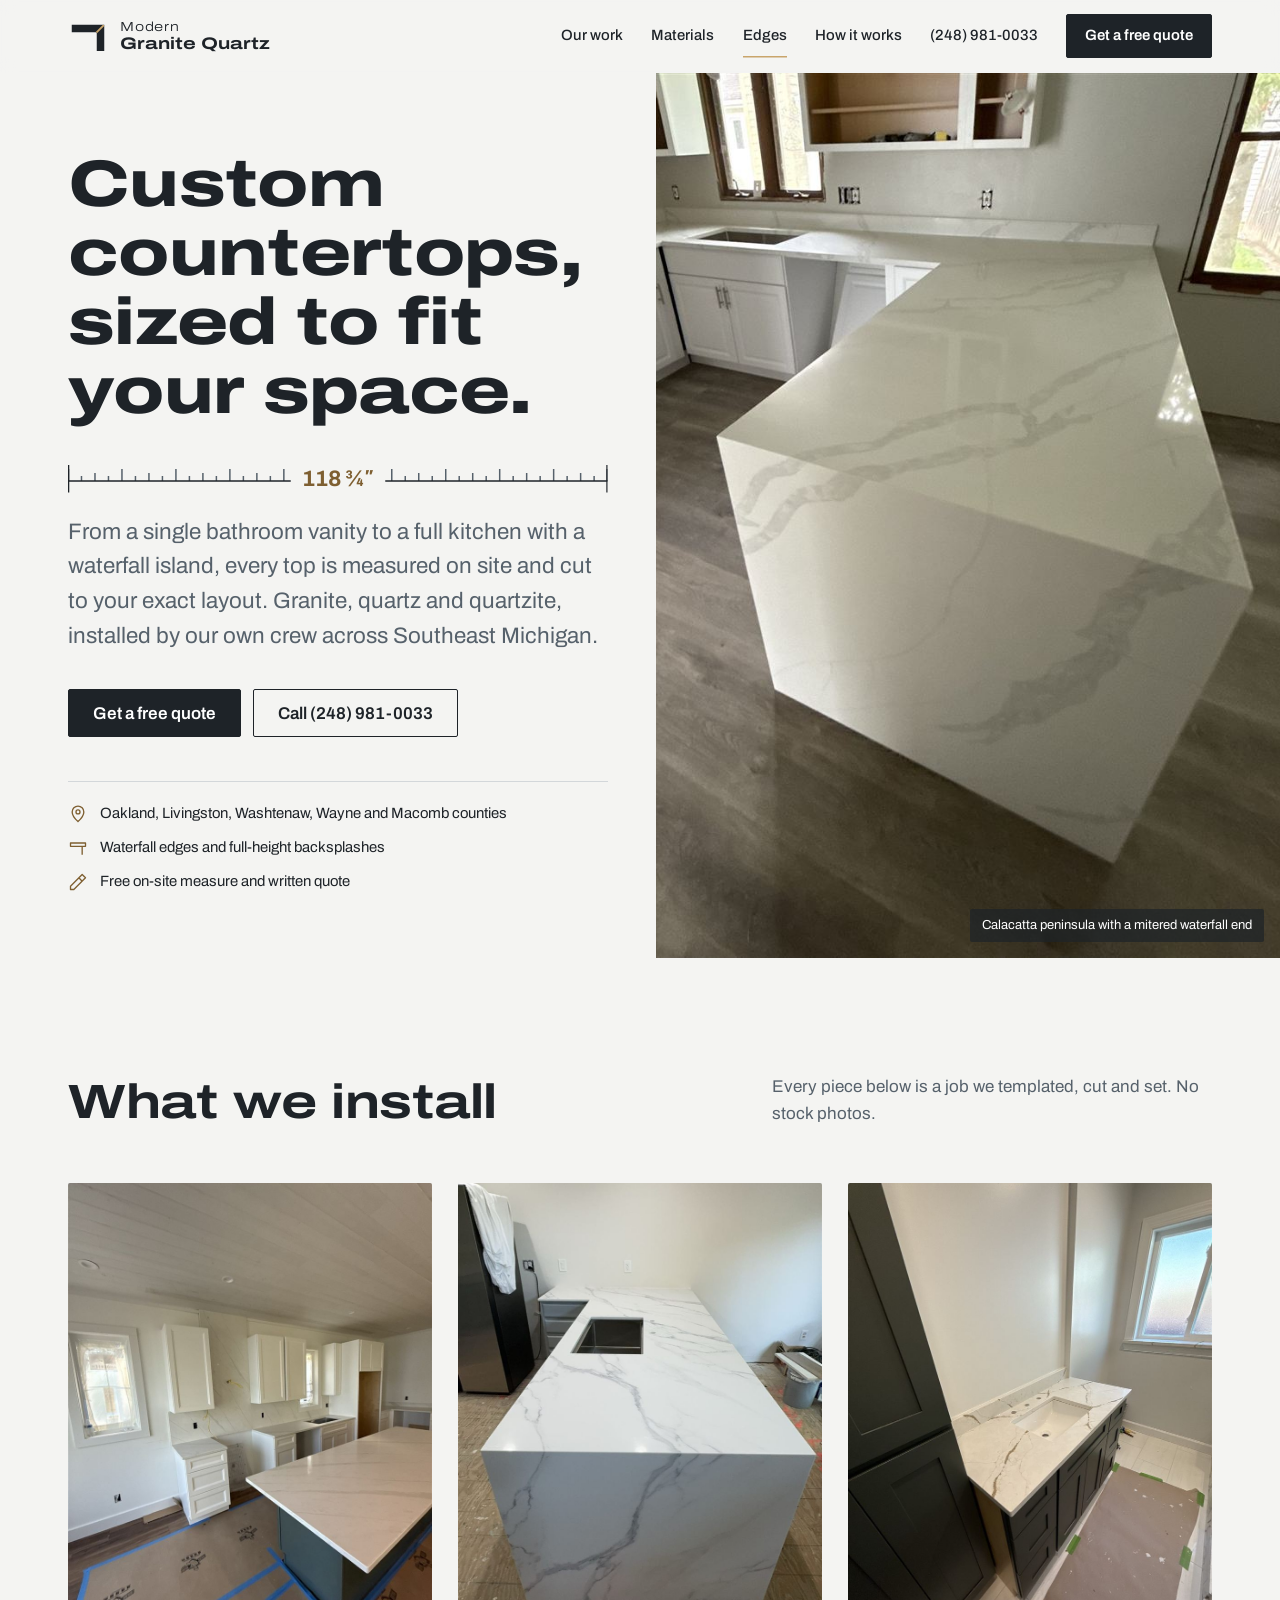
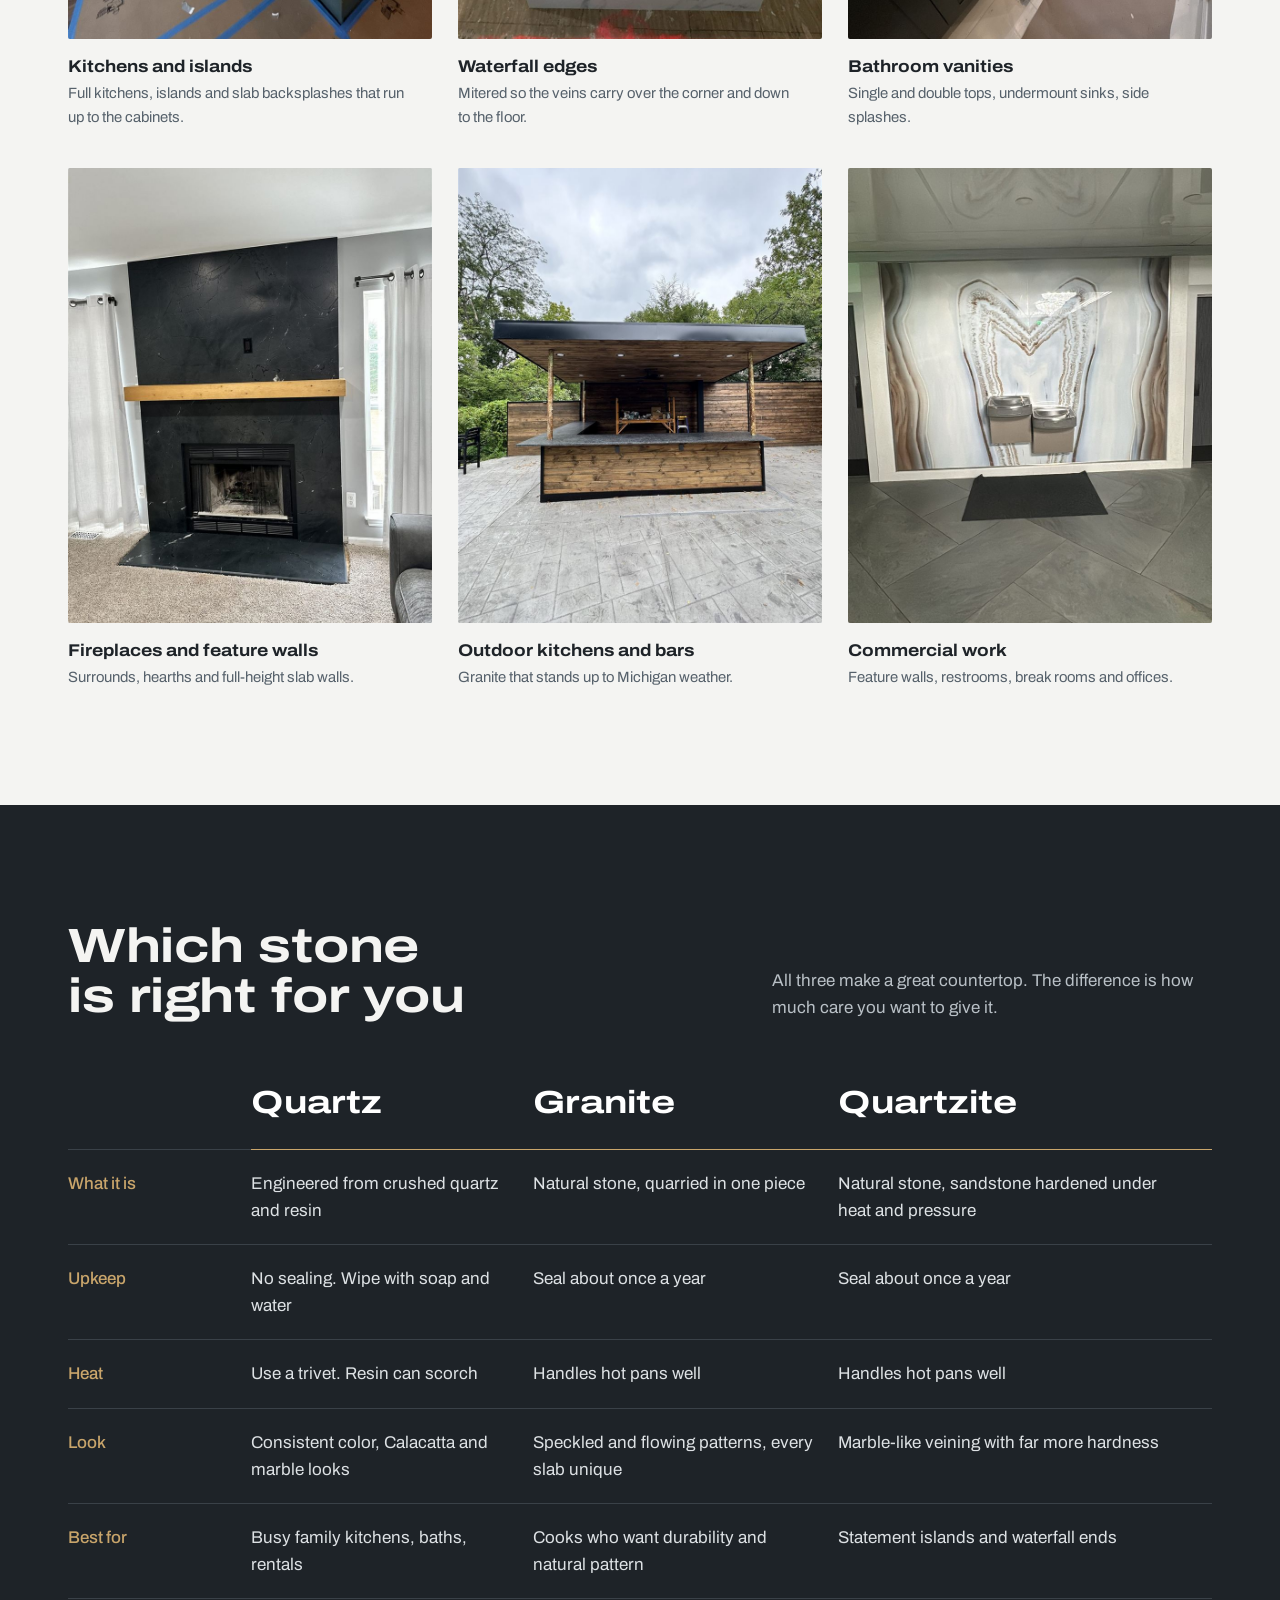
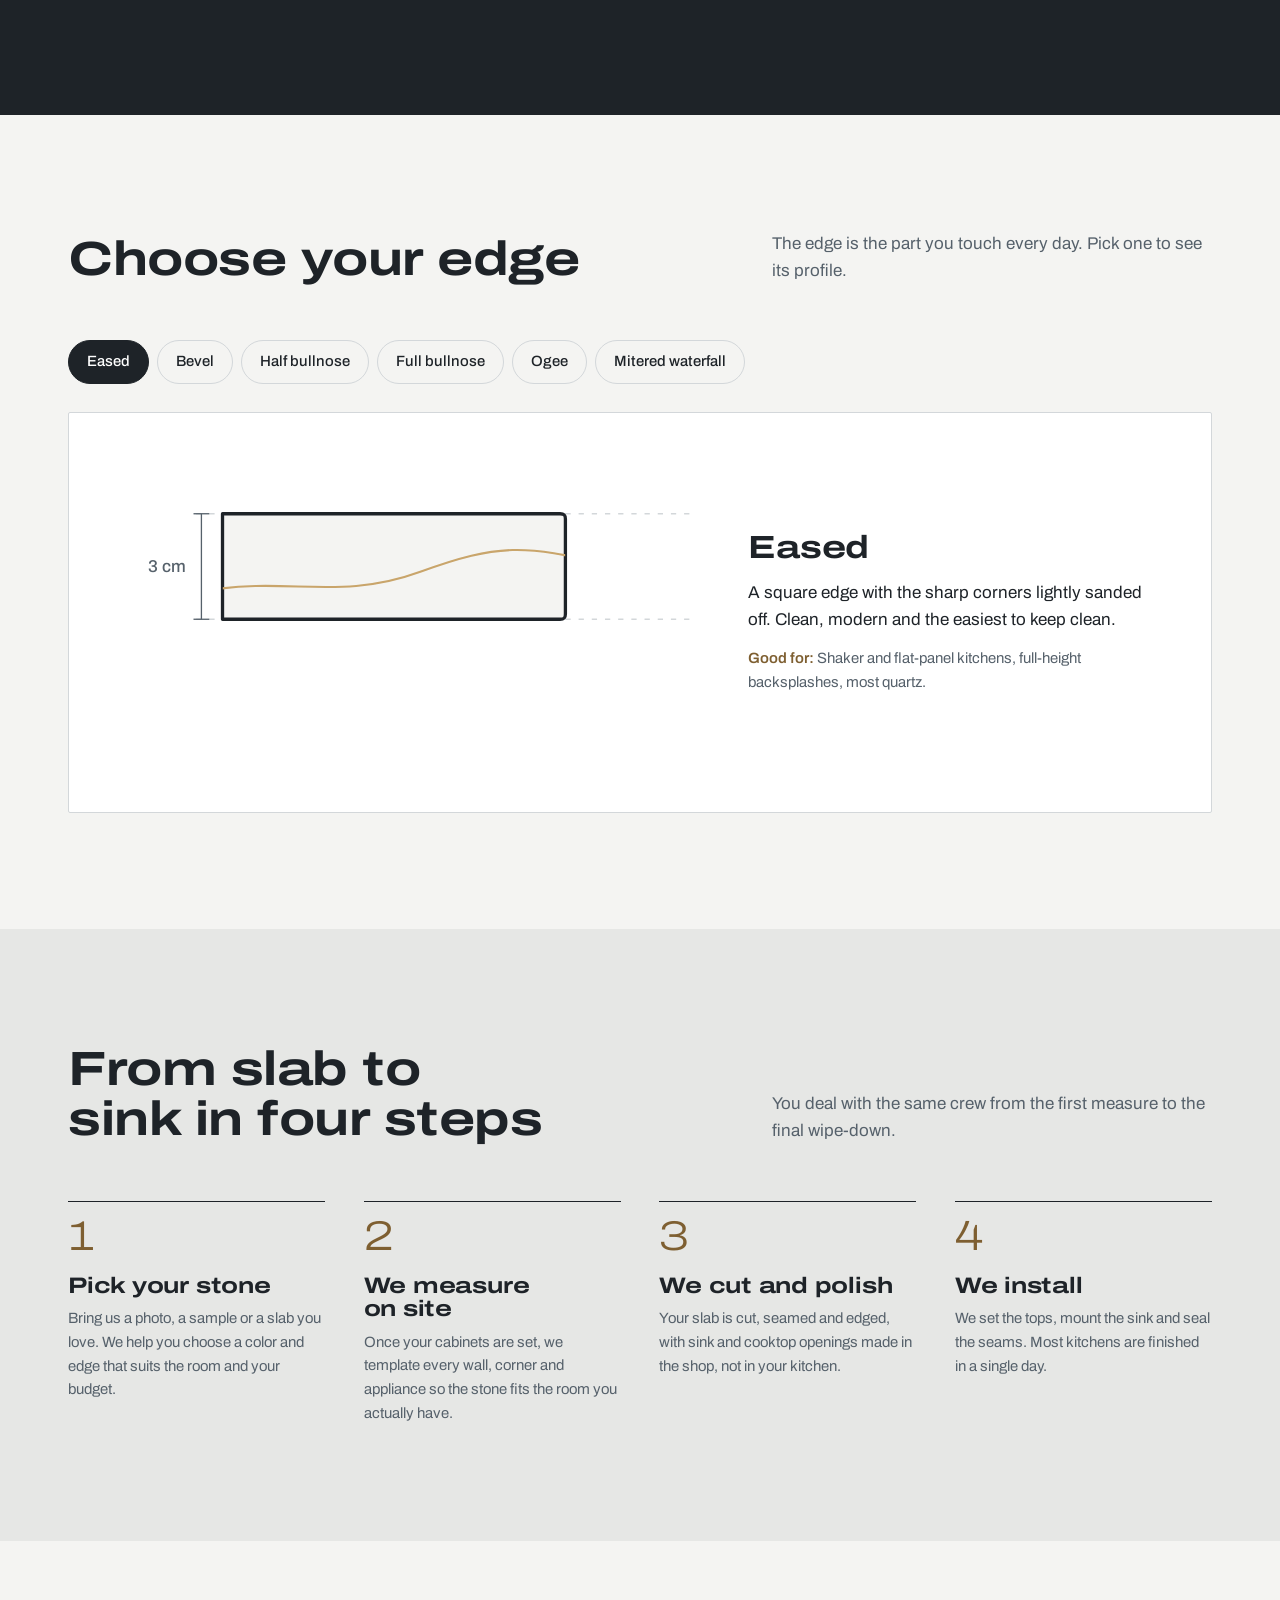
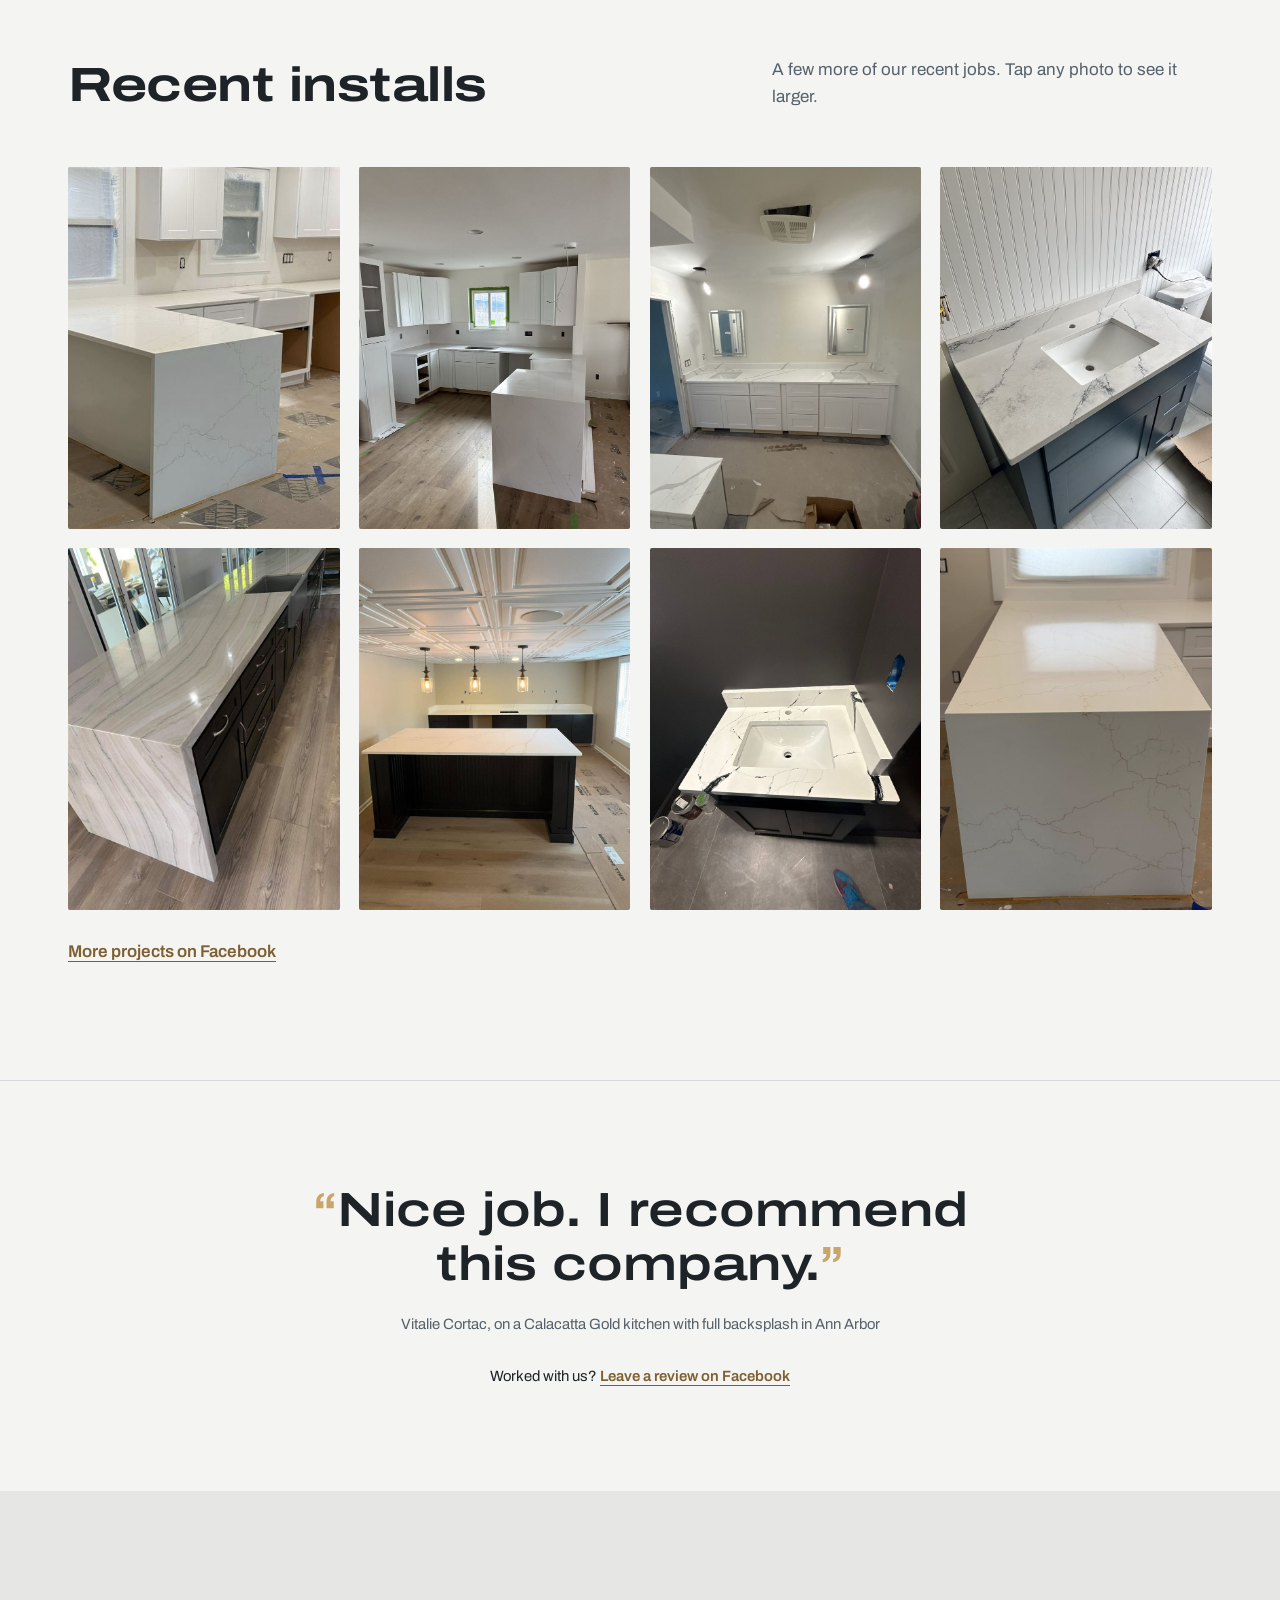
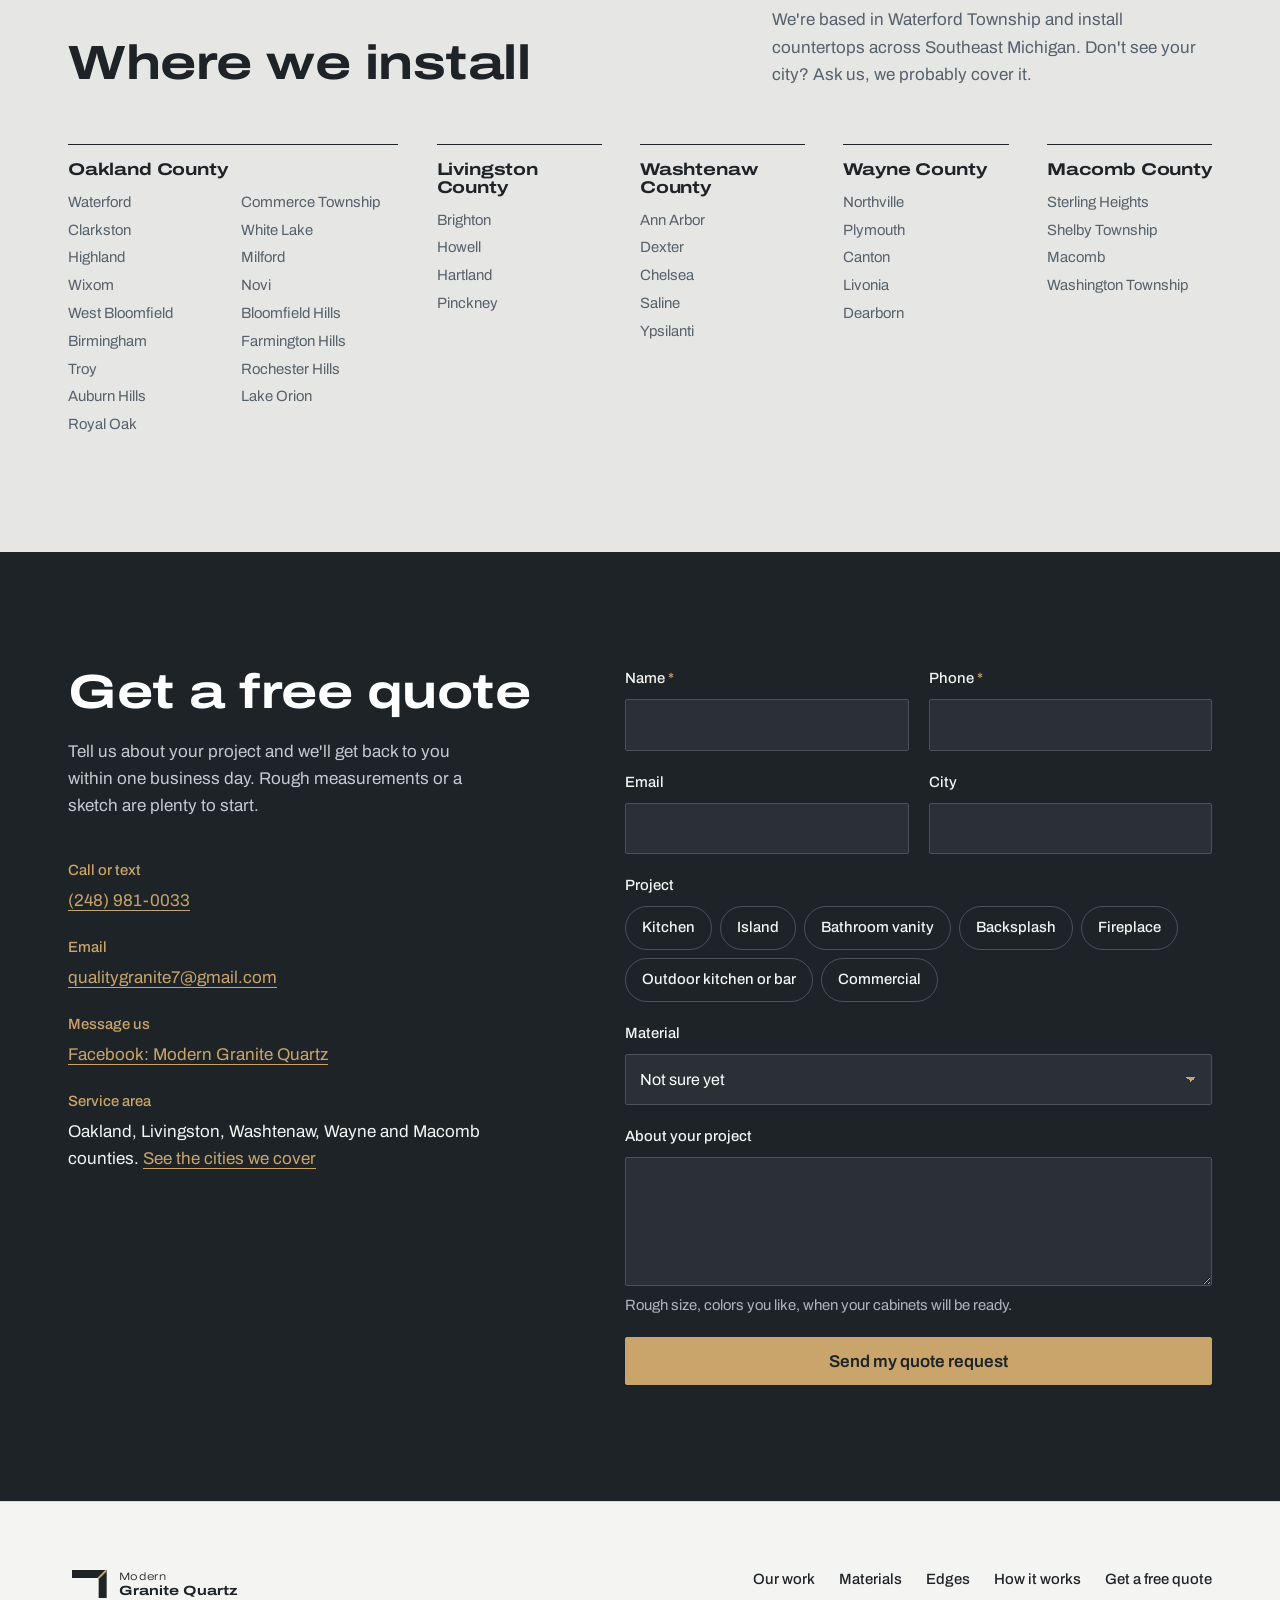
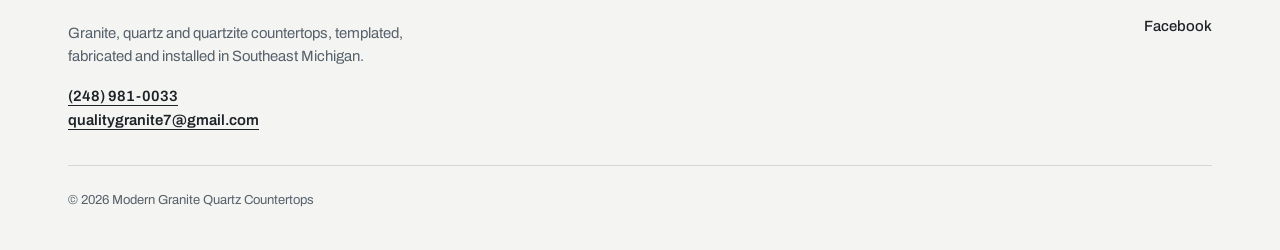
==== commit 82aa5a96: "Responsive photos (800/1200px copies with srcset) and 1-week caching for photos and logos Phones dow" ====
--- a/index.html
+++ b/index.html
@@ -85,7 +85,7 @@
       </div>
 
       <figure class="hero-media">
-        <img src="assets/img/calacatta-waterfall-peninsula.jpg" width="1526" height="1958"
+        <img src="assets/img/calacatta-waterfall-peninsula.jpg" width="1526" srcset="assets/img/calacatta-waterfall-peninsula-800.jpg 800w, assets/img/calacatta-waterfall-peninsula-1200.jpg 1200w, assets/img/calacatta-waterfall-peninsula.jpg 1526w" sizes="(max-width: 860px) 100vw, min(50vw, 720px)" height="1958"
              alt="L-shaped Calacatta quartz peninsula with a mitered waterfall end, bold grey veins running across the top and down the side panel"
              fetchpriority="high">
         <figcaption>Calacatta peninsula with a mitered waterfall end</figcaption>
@@ -104,37 +104,37 @@
         <div class="mosaic">
           <figure class="tile">
             <button class="tile-open" data-full="assets/img/kitchen-island-slab-backsplash.jpg" aria-label="Enlarge: kitchen with island">
-              <img src="assets/img/kitchen-island-slab-backsplash.jpg" width="1536" height="2048" loading="lazy" style="object-position: 50% 42%" alt="White kitchen with a quartz island over dark green cabinets and a full-height slab backsplash with diagonal veining">
+              <img src="assets/img/kitchen-island-slab-backsplash.jpg" width="1536" srcset="assets/img/kitchen-island-slab-backsplash-800.jpg 800w, assets/img/kitchen-island-slab-backsplash-1200.jpg 1200w, assets/img/kitchen-island-slab-backsplash.jpg 1536w" sizes="(max-width: 520px) 100vw, (max-width: 960px) 50vw, 400px" height="2048" loading="lazy" style="object-position: 50% 42%" alt="White kitchen with a quartz island over dark green cabinets and a full-height slab backsplash with diagonal veining">
             </button>
             <figcaption><strong>Kitchens and islands</strong> Full kitchens, islands and slab backsplashes that run up to the cabinets.</figcaption>
           </figure>
           <figure class="tile">
             <button class="tile-open" data-full="assets/img/calacatta-waterfall-island-sink.jpg" aria-label="Enlarge: waterfall island">
-              <img src="assets/img/calacatta-waterfall-island-sink.jpg" width="1152" height="2048" loading="lazy" style="object-position: 50% 62%" alt="Calacatta-look island with a mitered waterfall end and an undermount sink, bold grey veins running over the corner and down the side">
+              <img src="assets/img/calacatta-waterfall-island-sink.jpg" width="1152" srcset="assets/img/calacatta-waterfall-island-sink-800.jpg 800w, assets/img/calacatta-waterfall-island-sink.jpg 1152w" sizes="(max-width: 520px) 100vw, (max-width: 960px) 50vw, 400px" height="2048" loading="lazy" style="object-position: 50% 62%" alt="Calacatta-look island with a mitered waterfall end and an undermount sink, bold grey veins running over the corner and down the side">
             </button>
             <figcaption><strong>Waterfall edges</strong> Mitered so the veins carry over the corner and down to the floor.</figcaption>
           </figure>
           <figure class="tile">
             <button class="tile-open" data-full="assets/img/gold-vein-vanity.jpg" aria-label="Enlarge: bathroom vanity">
-              <img src="assets/img/gold-vein-vanity.jpg" width="1536" height="2048" loading="lazy" style="object-position: 70% 50%" alt="White quartz vanity top with gold veining and an undermount sink on a dark green shaker vanity">
+              <img src="assets/img/gold-vein-vanity.jpg" width="1536" srcset="assets/img/gold-vein-vanity-800.jpg 800w, assets/img/gold-vein-vanity-1200.jpg 1200w, assets/img/gold-vein-vanity.jpg 1536w" sizes="(max-width: 520px) 100vw, (max-width: 960px) 50vw, 400px" height="2048" loading="lazy" style="object-position: 70% 50%" alt="White quartz vanity top with gold veining and an undermount sink on a dark green shaker vanity">
             </button>
             <figcaption><strong>Bathroom vanities</strong> Single and double tops, undermount sinks, side splashes.</figcaption>
           </figure>
           <figure class="tile">
             <button class="tile-open" data-full="assets/img/black-marble-fireplace.jpg" aria-label="Enlarge: fireplace surround">
-              <img src="assets/img/black-marble-fireplace.jpg" width="1536" height="2048" loading="lazy" style="object-position: 50% 45%" alt="Floor-to-ceiling black stone fireplace surround with white veining, a matching hearth and a natural wood mantel">
+              <img src="assets/img/black-marble-fireplace.jpg" width="1536" srcset="assets/img/black-marble-fireplace-800.jpg 800w, assets/img/black-marble-fireplace-1200.jpg 1200w, assets/img/black-marble-fireplace.jpg 1536w" sizes="(max-width: 520px) 100vw, (max-width: 960px) 50vw, 400px" height="2048" loading="lazy" style="object-position: 50% 45%" alt="Floor-to-ceiling black stone fireplace surround with white veining, a matching hearth and a natural wood mantel">
             </button>
             <figcaption><strong>Fireplaces and feature walls</strong> Surrounds, hearths and full-height slab walls.</figcaption>
           </figure>
           <figure class="tile">
             <button class="tile-open" data-full="assets/img/outdoor-bar-granite.jpg" aria-label="Enlarge: outdoor bar">
-              <img src="assets/img/outdoor-bar-granite.jpg" width="1536" height="2048" loading="lazy" style="object-position: 50% 62%" alt="Outdoor L-shaped bar with a dark granite top under a covered cedar pavilion">
+              <img src="assets/img/outdoor-bar-granite.jpg" width="1536" srcset="assets/img/outdoor-bar-granite-800.jpg 800w, assets/img/outdoor-bar-granite-1200.jpg 1200w, assets/img/outdoor-bar-granite.jpg 1536w" sizes="(max-width: 520px) 100vw, (max-width: 960px) 50vw, 400px" height="2048" loading="lazy" style="object-position: 50% 62%" alt="Outdoor L-shaped bar with a dark granite top under a covered cedar pavilion">
             </button>
             <figcaption><strong>Outdoor kitchens and bars</strong> Granite that stands up to Michigan weather.</figcaption>
           </figure>
           <figure class="tile">
             <button class="tile-open" data-full="assets/img/onyx-feature-wall.jpg" aria-label="Enlarge: commercial feature wall">
-              <img src="assets/img/onyx-feature-wall.jpg" width="1536" height="2048" loading="lazy" style="object-position: 50% 58%" alt="Bookmatched onyx-look slab wall with drinking fountains in a commercial hallway">
+              <img src="assets/img/onyx-feature-wall.jpg" width="1152" srcset="assets/img/onyx-feature-wall-800.jpg 800w, assets/img/onyx-feature-wall.jpg 1152w" sizes="(max-width: 520px) 100vw, (max-width: 960px) 50vw, 400px" height="2048" loading="lazy" style="object-position: 50% 58%" alt="Bookmatched onyx-look slab wall with drinking fountains in a commercial hallway">
             </button>
             <figcaption><strong>Commercial work</strong> Feature walls, restrooms, break rooms and offices.</figcaption>
           </figure>
@@ -275,14 +275,14 @@
           <p>A few more of our recent jobs. Tap any photo to see it larger.</p>
         </div>
         <ul class="gallery">
-          <li><button class="tile-open" data-full="assets/img/l-shaped-waterfall-kitchen.jpg" aria-label="Enlarge: L-shaped waterfall kitchen"><img src="assets/img/l-shaped-waterfall-kitchen.jpg" width="2048" height="1536" loading="lazy" style="object-position: 45% 60%" alt="L-shaped white quartz peninsula with a waterfall end in a new-build kitchen with white shaker cabinets and a farmhouse sink"></button></li>
-          <li><button class="tile-open" data-full="assets/img/white-kitchen-waterfall-peninsula.jpg" aria-label="Enlarge: white kitchen"><img src="assets/img/white-kitchen-waterfall-peninsula.jpg" width="1536" height="2048" loading="lazy" style="object-position: 50% 60%" alt="White shaker kitchen with quartz counters, a waterfall peninsula and a full-height quartz backsplash"></button></li>
-          <li><button class="tile-open" data-full="assets/img/white-double-vanity.jpg" aria-label="Enlarge: double vanity"><img src="assets/img/white-double-vanity.jpg" width="1536" height="2048" loading="lazy" style="object-position: 50% 55%" alt="Long white quartz double vanity with two undermount sinks and a matching backsplash"></button></li>
-          <li><button class="tile-open" data-full="assets/img/blue-vanity-quartz-top.jpg" aria-label="Enlarge: blue vanity"><img src="assets/img/blue-vanity-quartz-top.jpg" width="1536" height="2048" loading="lazy" style="object-position: 50% 50%" alt="Marble-look quartz vanity top with a backsplash and undermount sink on a navy shaker vanity"></button></li>
-          <li><button class="tile-open" data-full="assets/img/quartzite-waterfall-island.jpg" aria-label="Enlarge: quartzite island"><img src="assets/img/quartzite-waterfall-island.jpg" width="1536" height="2048" loading="lazy" style="object-position: 40% 60%" alt="Quartzite waterfall island with long grey veins over dark shaker cabinets"></button></li>
-          <li><button class="tile-open" data-full="assets/img/black-island-bar.jpg" aria-label="Enlarge: island and back bar"><img src="assets/img/black-island-bar.jpg" width="1536" height="2048" loading="lazy" style="object-position: 50% 70%" alt="Calacatta quartz island on a black beadboard base under glass pendants, with a matching back bar"></button></li>
-          <li><button class="tile-open" data-full="assets/img/panda-vanity.jpg" aria-label="Enlarge: powder room vanity"><img src="assets/img/panda-vanity.jpg" width="1536" height="2048" loading="lazy" style="object-position: 50% 55%" alt="White quartz vanity top with bold black veining in a charcoal powder room"></button></li>
-          <li><button class="tile-open" data-full="assets/img/calacatta-waterfall-detail.jpg" aria-label="Enlarge: waterfall detail"><img src="assets/img/calacatta-waterfall-detail.jpg" width="1536" height="2048" loading="lazy" style="object-position: 50% 55%" alt="Close view of a white quartz waterfall edge with thin gold veins continuing from the top onto the side"></button></li>
+          <li><button class="tile-open" data-full="assets/img/l-shaped-waterfall-kitchen.jpg" aria-label="Enlarge: L-shaped waterfall kitchen"><img src="assets/img/l-shaped-waterfall-kitchen.jpg" width="2048" srcset="assets/img/l-shaped-waterfall-kitchen-800.jpg 800w, assets/img/l-shaped-waterfall-kitchen-1200.jpg 1200w, assets/img/l-shaped-waterfall-kitchen.jpg 2048w" sizes="(max-width: 760px) 50vw, 300px" height="1536" loading="lazy" style="object-position: 45% 60%" alt="L-shaped white quartz peninsula with a waterfall end in a new-build kitchen with white shaker cabinets and a farmhouse sink"></button></li>
+          <li><button class="tile-open" data-full="assets/img/white-kitchen-waterfall-peninsula.jpg" aria-label="Enlarge: white kitchen"><img src="assets/img/white-kitchen-waterfall-peninsula.jpg" width="1536" srcset="assets/img/white-kitchen-waterfall-peninsula-800.jpg 800w, assets/img/white-kitchen-waterfall-peninsula-1200.jpg 1200w, assets/img/white-kitchen-waterfall-peninsula.jpg 1536w" sizes="(max-width: 760px) 50vw, 300px" height="2048" loading="lazy" style="object-position: 50% 60%" alt="White shaker kitchen with quartz counters, a waterfall peninsula and a full-height quartz backsplash"></button></li>
+          <li><button class="tile-open" data-full="assets/img/white-double-vanity.jpg" aria-label="Enlarge: double vanity"><img src="assets/img/white-double-vanity.jpg" width="1536" srcset="assets/img/white-double-vanity-800.jpg 800w, assets/img/white-double-vanity-1200.jpg 1200w, assets/img/white-double-vanity.jpg 1536w" sizes="(max-width: 760px) 50vw, 300px" height="2048" loading="lazy" style="object-position: 50% 55%" alt="Long white quartz double vanity with two undermount sinks and a matching backsplash"></button></li>
+          <li><button class="tile-open" data-full="assets/img/blue-vanity-quartz-top.jpg" aria-label="Enlarge: blue vanity"><img src="assets/img/blue-vanity-quartz-top.jpg" width="1536" srcset="assets/img/blue-vanity-quartz-top-800.jpg 800w, assets/img/blue-vanity-quartz-top-1200.jpg 1200w, assets/img/blue-vanity-quartz-top.jpg 1536w" sizes="(max-width: 760px) 50vw, 300px" height="2048" loading="lazy" style="object-position: 50% 50%" alt="Marble-look quartz vanity top with a backsplash and undermount sink on a navy shaker vanity"></button></li>
+          <li><button class="tile-open" data-full="assets/img/quartzite-waterfall-island.jpg" aria-label="Enlarge: quartzite island"><img src="assets/img/quartzite-waterfall-island.jpg" width="1536" srcset="assets/img/quartzite-waterfall-island-800.jpg 800w, assets/img/quartzite-waterfall-island-1200.jpg 1200w, assets/img/quartzite-waterfall-island.jpg 1536w" sizes="(max-width: 760px) 50vw, 300px" height="2048" loading="lazy" style="object-position: 40% 60%" alt="Quartzite waterfall island with long grey veins over dark shaker cabinets"></button></li>
+          <li><button class="tile-open" data-full="assets/img/black-island-bar.jpg" aria-label="Enlarge: island and back bar"><img src="assets/img/black-island-bar.jpg" width="1152" srcset="assets/img/black-island-bar-800.jpg 800w, assets/img/black-island-bar.jpg 1152w" sizes="(max-width: 760px) 50vw, 300px" height="2048" loading="lazy" style="object-position: 50% 70%" alt="Calacatta quartz island on a black beadboard base under glass pendants, with a matching back bar"></button></li>
+          <li><button class="tile-open" data-full="assets/img/panda-vanity.jpg" aria-label="Enlarge: powder room vanity"><img src="assets/img/panda-vanity.jpg" width="1536" srcset="assets/img/panda-vanity-800.jpg 800w, assets/img/panda-vanity-1200.jpg 1200w, assets/img/panda-vanity.jpg 1536w" sizes="(max-width: 760px) 50vw, 300px" height="2048" loading="lazy" style="object-position: 50% 55%" alt="White quartz vanity top with bold black veining in a charcoal powder room"></button></li>
+          <li><button class="tile-open" data-full="assets/img/calacatta-waterfall-detail.jpg" aria-label="Enlarge: waterfall detail"><img src="assets/img/calacatta-waterfall-detail.jpg" width="1536" srcset="assets/img/calacatta-waterfall-detail-800.jpg 800w, assets/img/calacatta-waterfall-detail-1200.jpg 1200w, assets/img/calacatta-waterfall-detail.jpg 1536w" sizes="(max-width: 760px) 50vw, 300px" height="2048" loading="lazy" style="object-position: 50% 55%" alt="Close view of a white quartz waterfall edge with thin gold veins continuing from the top onto the side"></button></li>
         </ul>
         <p class="gallery-more"><a href="https://www.facebook.com/modern.granite.quartz.2025" rel="noopener" target="_blank">More projects on Facebook</a></p>
       </div>
@@ -452,6 +452,15 @@
     </div>
   </footer>
 
+  <!-- Phones only: call and quote stay within thumb reach while scrolling -->
+  <nav class="mobile-cta" aria-label="Quick contact">
+    <a class="mobile-cta-call" href="tel:+12489810033">
+      <svg viewBox="0 0 24 24" aria-hidden="true"><path d="M6.6 3h2.6l1.5 4.2-2 1.4a12 12 0 0 0 6.7 6.7l1.4-2L21 14.8v2.6A2.6 2.6 0 0 1 18.4 20 15.4 15.4 0 0 1 4 5.6 2.6 2.6 0 0 1 6.6 3Z" fill="none" stroke="currentColor" stroke-width="1.7" stroke-linejoin="round"/></svg>
+      Call
+    </a>
+    <a class="mobile-cta-quote" href="#quote">Get a free quote</a>
+  </nav>
+
   <dialog class="lightbox" id="lightbox" aria-label="Enlarged photo">
     <form method="dialog"><button class="lightbox-close" aria-label="Close photo">
       <svg viewBox="0 0 24 24" aria-hidden="true"><path d="M6 6l12 12M18 6 6 18" stroke="currentColor" stroke-width="2" stroke-linecap="round"/></svg>
--- a/styles.css
+++ b/styles.css
@@ -125,7 +125,10 @@
 .hero-copy {
   position: relative; z-index: 2;
   display: flex; flex-direction: column; justify-content: center;
-  --copy-pad: max(var(--gutter), calc((100vw - var(--maxw)) / 2 + var(--gutter)));
+  /* Lines the headline up with the logo. Capped at the hero's own 1440px max width:
+     measured from the full window instead, the margin kept growing past 1440px and
+     pushed the headline into the photo on wide monitors. */
+  --copy-pad: max(var(--gutter), calc((min(100vw, 1440px) - var(--maxw)) / 2 + var(--gutter)));
   padding: clamp(40px, 6vw, 88px) var(--gutter) clamp(40px, 5vw, 72px) var(--copy-pad);
 }
 .hero h1 { font-size: var(--step-4); font-weight: 800; max-width: 12ch; }
@@ -189,11 +192,12 @@
 .tile-open { display: block; width: 100%; padding: 0; border: 0; background: var(--mist); cursor: zoom-in; overflow: hidden; border-radius: 2px; }
 .tile-open img { width: 100%; height: 100%; object-fit: cover; transition: transform .6s var(--ease-out); }
 .tile-open:hover img { transform: scale(1.03); }
-.mosaic .tile-open { aspect-ratio: 4 / 5; }
+.mosaic .tile-open, .mosaic .tile-open img { aspect-ratio: 4 / 5; }
+.mosaic .tile-open img { height: auto; }
 .tile figcaption { font-size: var(--step--1); color: var(--slate); max-width: 38ch; }
 .tile figcaption strong { display: block; color: var(--graphite); font-size: var(--step-0); font-weight: 700; font-stretch: 112%; font-variation-settings: "wdth" 112; margin-bottom: 2px; }
 @media (max-width: 960px) { .mosaic { grid-template-columns: repeat(2, minmax(0, 1fr)); } }
-@media (max-width: 520px) { .mosaic { grid-template-columns: 1fr; } .mosaic .tile-open { aspect-ratio: 4 / 3; } }
+@media (max-width: 520px) { .mosaic { grid-template-columns: 1fr; } .mosaic .tile-open, .mosaic .tile-open img { aspect-ratio: 4 / 3; } }
 
 /* Materials table */
 .table-scroll { overflow-x: auto; }
@@ -263,13 +267,11 @@
 .gallery { list-style: none; margin: 0; padding: 0; display: grid; grid-template-columns: repeat(4, minmax(0, 1fr)); gap: clamp(10px, 1.5vw, 20px); }
 .gallery li { min-width: 0; }
 .gallery .tile-open { aspect-ratio: 3 / 4; }
+/* Also on the image: iOS Safari ignores aspect-ratio on a <button>, so the photo sets its own shape */
+.gallery .tile-open img { aspect-ratio: 3 / 4; height: auto; }
 @media (max-width: 760px) { .gallery { grid-template-columns: repeat(2, minmax(0, 1fr)); } }
 .gallery-more { margin-top: 28px; }
 .gallery-more a, .review-link a { color: var(--vein-ink); font-weight: 600; text-underline-offset: 4px; }
-@media (max-width: 640px) {
-  .gallery { grid-template-columns: repeat(2, minmax(0, 1fr)); }
-  .gallery li:first-child .tile-open { aspect-ratio: 4 / 3; }
-}
 
 /* Review */
 .review { padding-block: clamp(56px, 8vw, 112px); border-top: 1px solid var(--mist); }
@@ -358,6 +360,31 @@
 .footer-legal { grid-column: 1 / -1; padding-top: 24px; border-top: 1px solid var(--mist); color: var(--slate); font-size: .8125rem; }
 @media (max-width: 760px) { .footer-inner { grid-template-columns: 1fr; } .footer-nav { justify-content: flex-start; } }
 
+/* Mobile call / quote bar */
+.mobile-cta { display: none; }
+@media (max-width: 760px) {
+  .mobile-cta {
+    position: fixed; left: 0; right: 0; bottom: 0; z-index: 45;
+    display: grid; grid-template-columns: 1fr 1.6fr; gap: 10px;
+    padding: 10px 16px calc(10px + env(safe-area-inset-bottom, 0px));
+    background: color-mix(in srgb, var(--slab) 94%, transparent);
+    backdrop-filter: saturate(1.2) blur(8px);
+    border-top: 1px solid var(--mist);
+    transition: transform .25s var(--ease-out);
+  }
+  .mobile-cta.is-hidden { transform: translateY(110%); }
+  .mobile-cta a {
+    display: inline-flex; align-items: center; justify-content: center; gap: 8px;
+    min-height: 48px; border-radius: 2px; font-weight: 700; text-decoration: none;
+    touch-action: manipulation;
+  }
+  .mobile-cta svg { width: 20px; height: 20px; flex: none; }
+  .mobile-cta-call { background: var(--white); color: var(--graphite); border: 1.5px solid var(--graphite); }
+  .mobile-cta-quote { background: var(--graphite); color: var(--white); border: 1.5px solid var(--graphite); }
+  /* Keep the footer clear of the bar */
+  body { padding-bottom: calc(68px + env(safe-area-inset-bottom, 0px)); }
+}
+
 /* Lightbox */
 .lightbox { padding: 0; border: 0; background: transparent; max-width: min(94vw, 1200px); max-height: 92vh; overflow: visible; }
 .lightbox::backdrop { background: rgba(20, 23, 26, .9); }
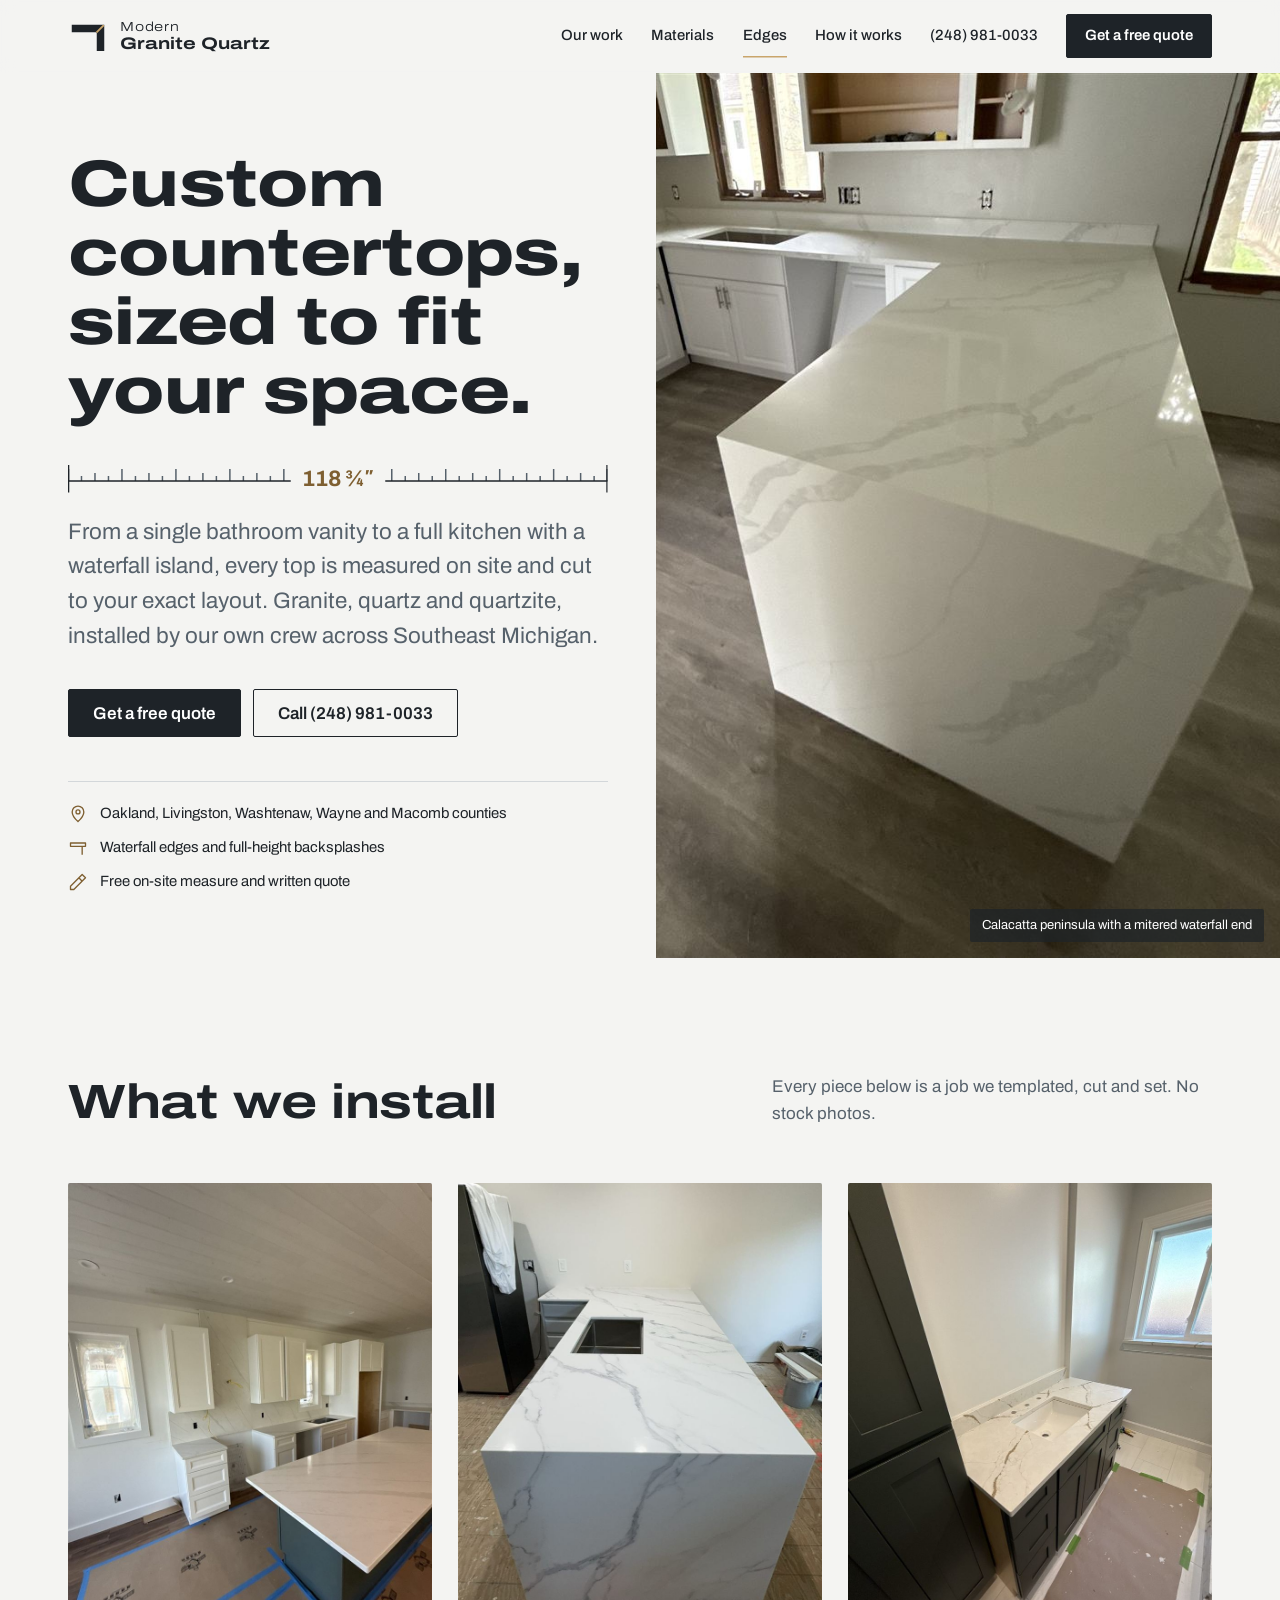
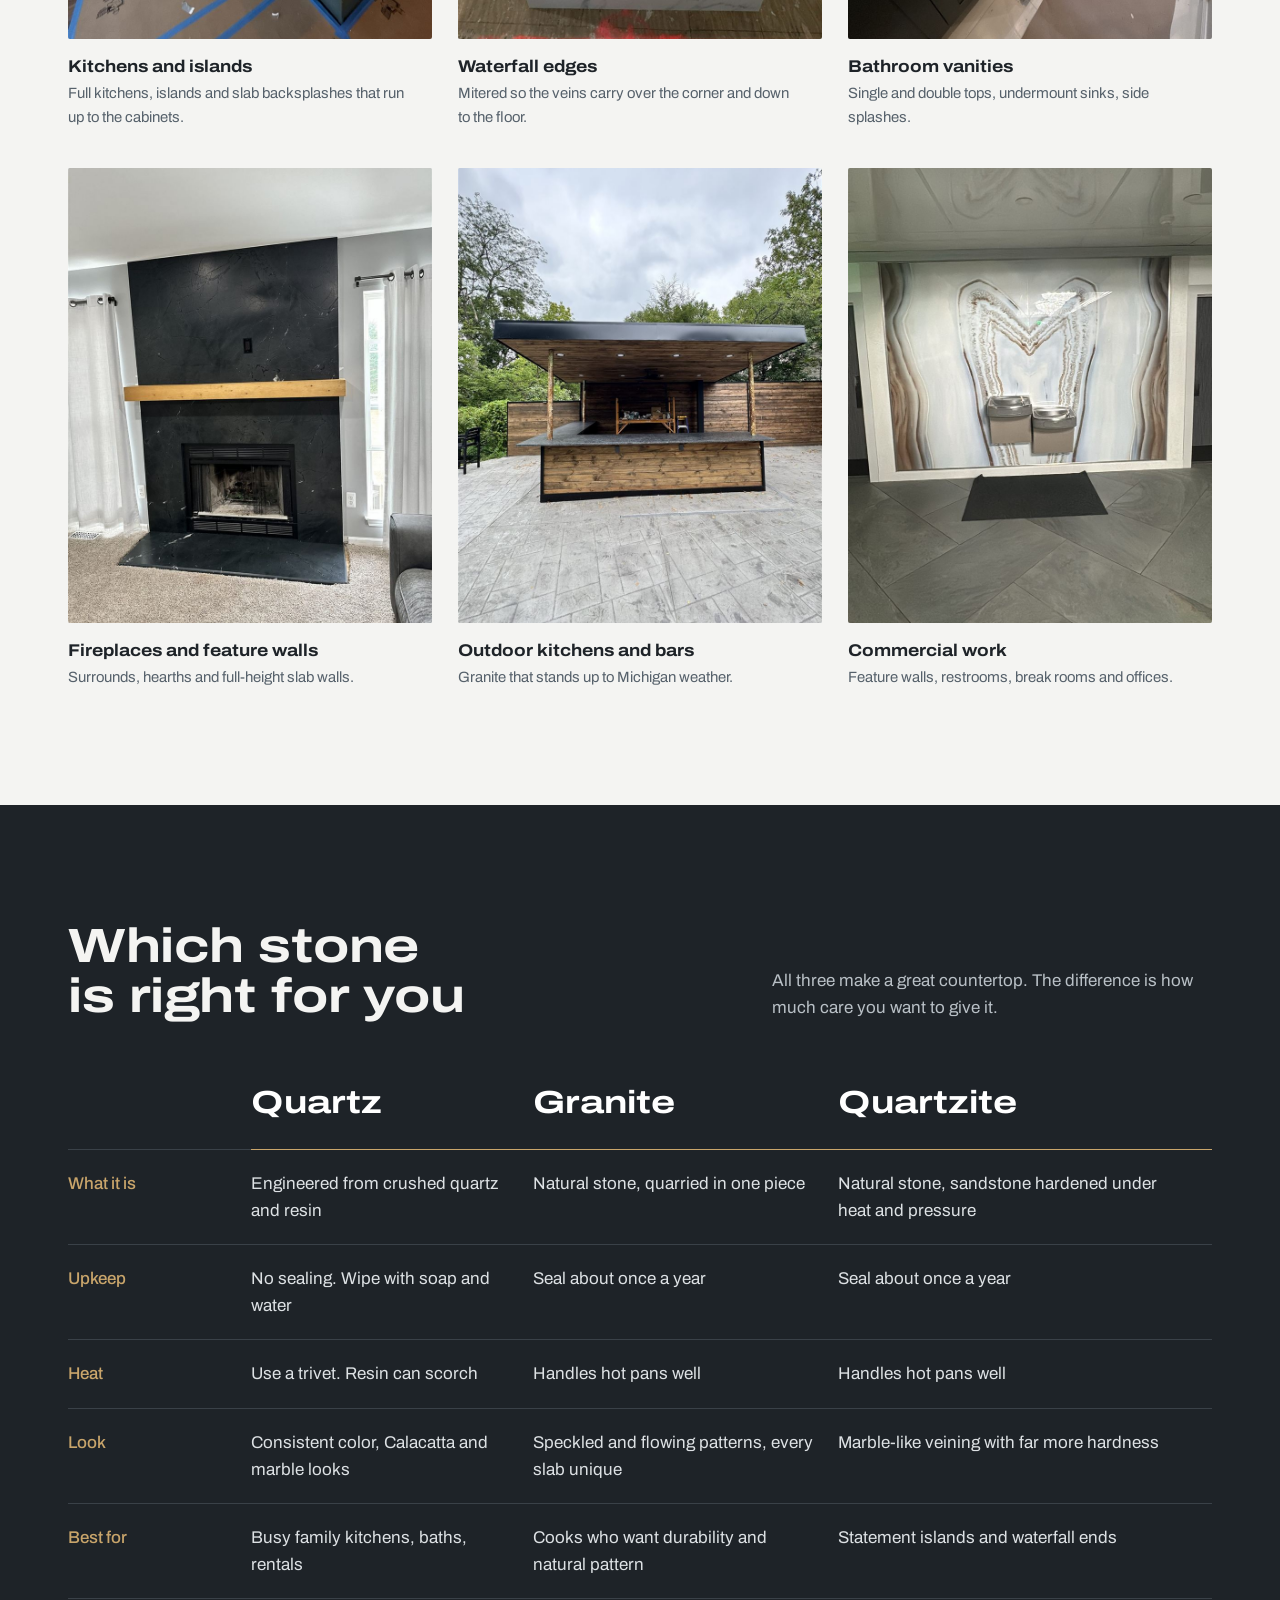
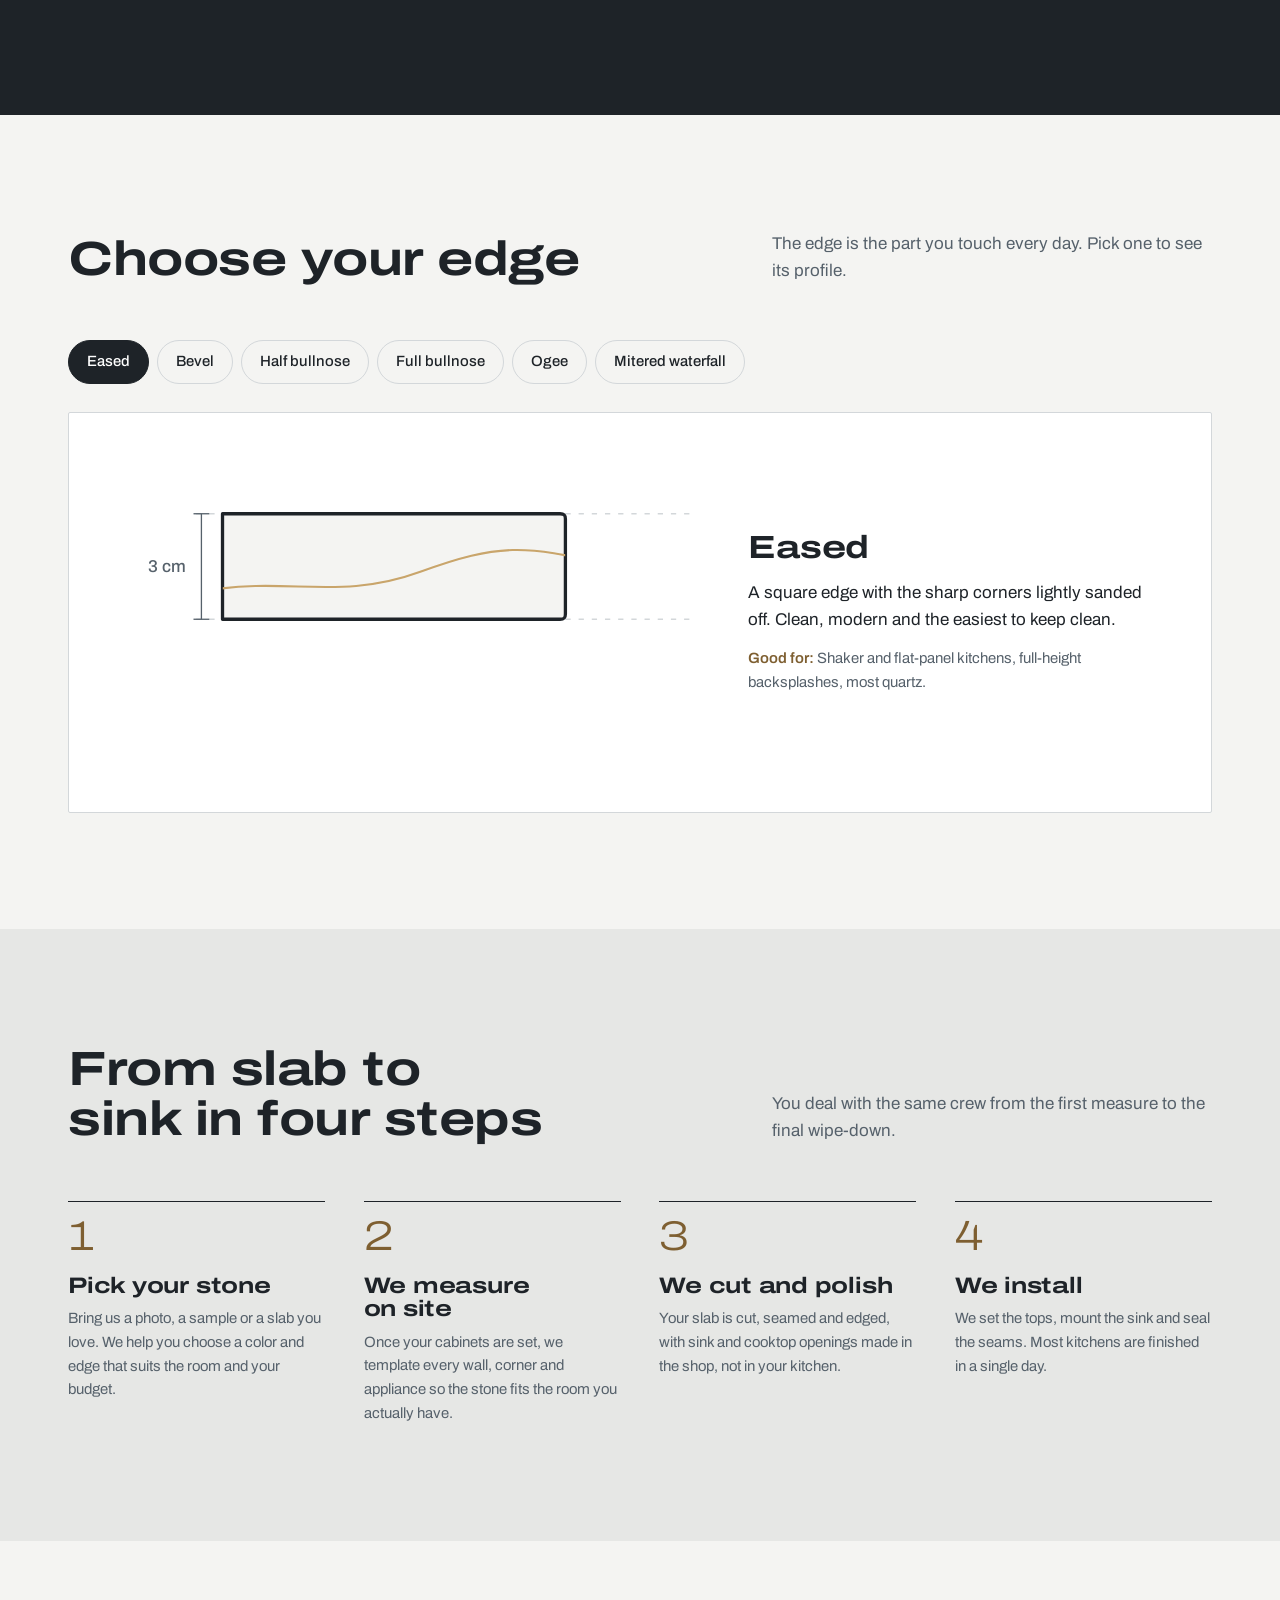
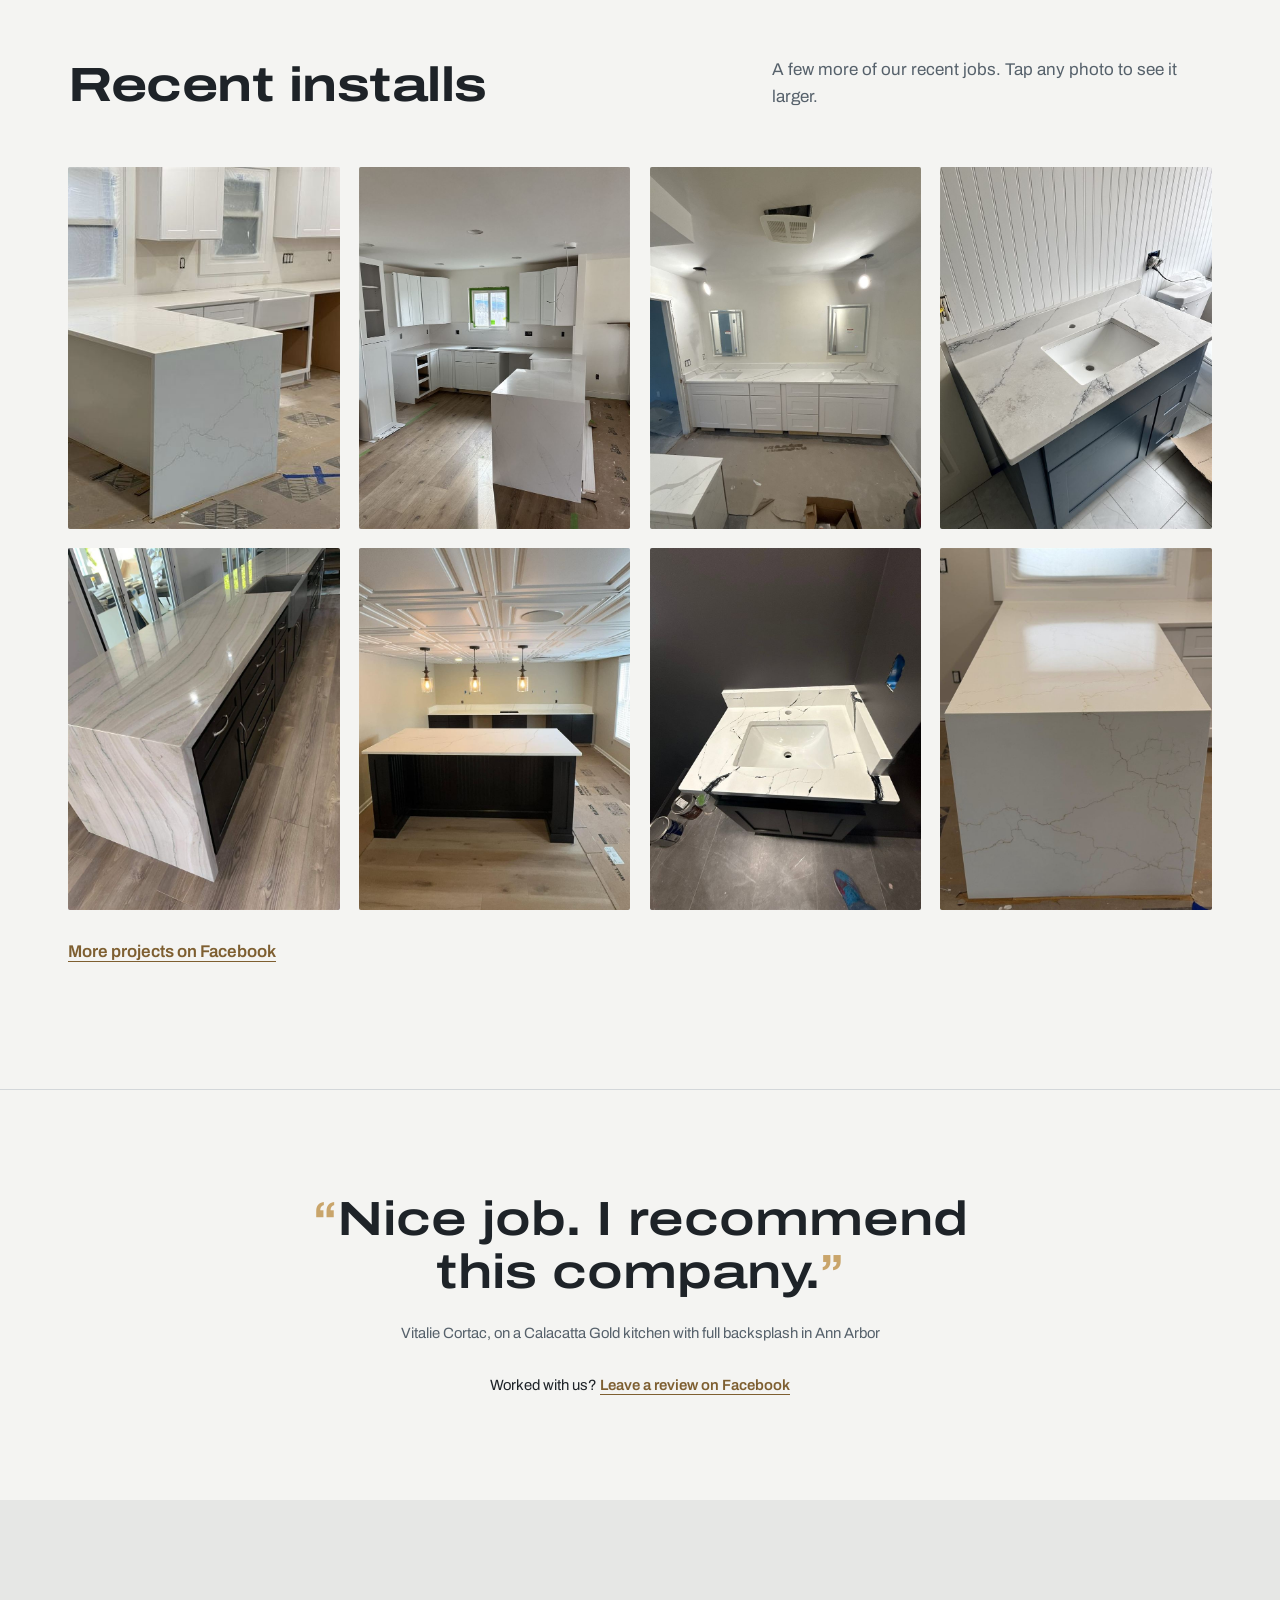
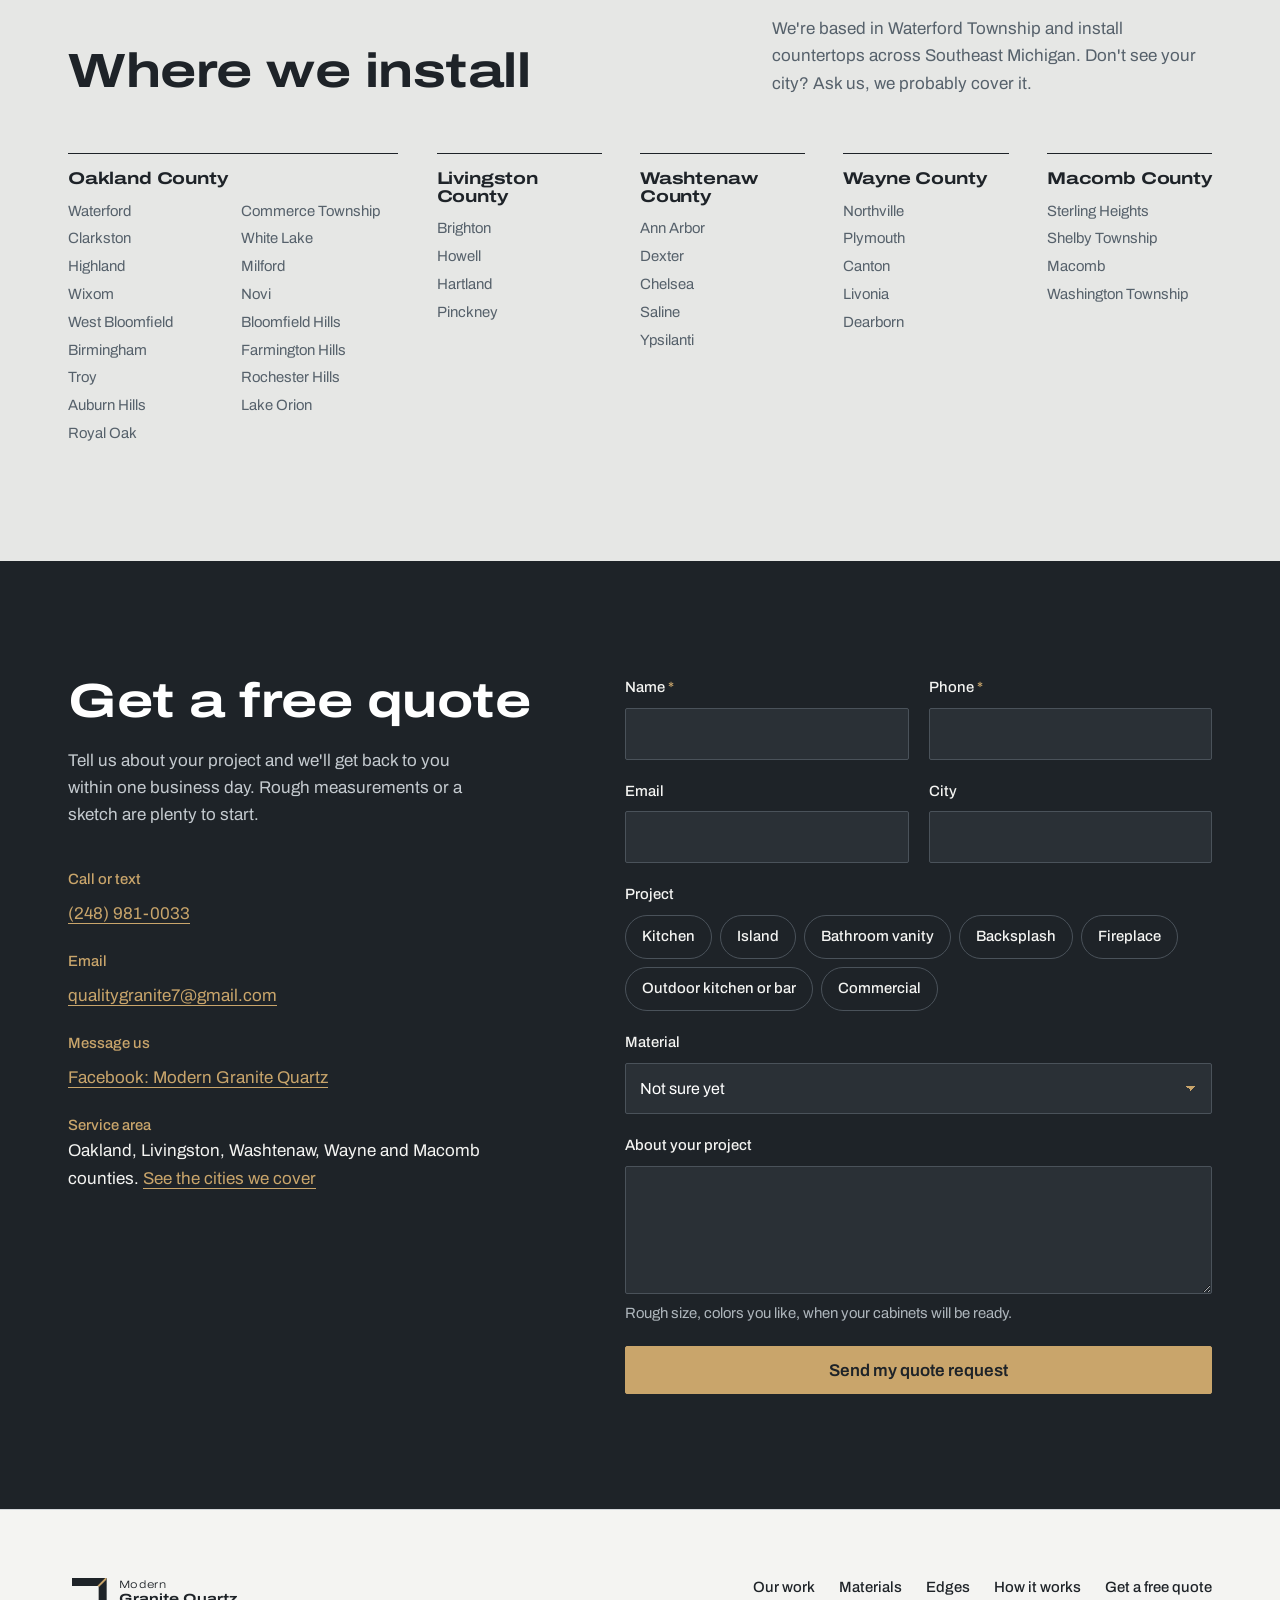
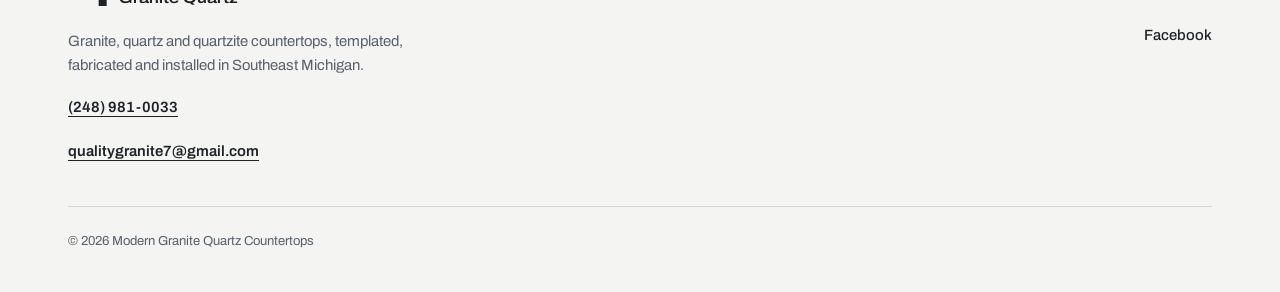
==== commit ee4e4182: "44px tap areas for standalone phone/email/Facebook links; branded 404 page with real 404 status Co-A" ====
--- a/index.html
+++ b/index.html
@@ -438,7 +438,7 @@
       <div class="footer-brand">
         <img src="assets/logo.svg" width="220" height="48" alt="Modern Granite Quartz">
         <p>Granite, quartz and quartzite countertops, templated, fabricated and installed in Southeast Michigan.</p>
-        <p class="footer-contact"><a href="tel:+12489810033">(248) 981-0033</a><br><a href="mailto:qualitygranite7@gmail.com">qualitygranite7@gmail.com</a></p>
+        <p class="footer-contact"><a href="tel:+12489810033">(248) 981-0033</a><a href="mailto:qualitygranite7@gmail.com">qualitygranite7@gmail.com</a></p>
       </div>
       <nav class="footer-nav" aria-label="Footer">
         <a href="#work">Our work</a>
--- a/styles.css
+++ b/styles.css
@@ -270,7 +270,8 @@
 /* Also on the image: iOS Safari ignores aspect-ratio on a <button>, so the photo sets its own shape */
 .gallery .tile-open img { aspect-ratio: 3 / 4; height: auto; }
 @media (max-width: 760px) { .gallery { grid-template-columns: repeat(2, minmax(0, 1fr)); } }
-.gallery-more { margin-top: 28px; }
+.gallery-more { margin-top: 20px; }
+.gallery-more a { display: inline-flex; align-items: center; min-height: 44px; }
 .gallery-more a, .review-link a { color: var(--vein-ink); font-weight: 600; text-underline-offset: 4px; }
 
 /* Review */
@@ -300,10 +301,12 @@
 .quote-grid { display: grid; grid-template-columns: minmax(0, .9fr) minmax(0, 1.1fr); gap: clamp(32px, 6vw, 96px); align-items: start; }
 .quote-intro h2 { font-size: var(--step-3); color: var(--white); }
 .quote-intro > p { margin-top: 20px; color: #C4CACF; max-width: 40ch; }
-.contact-list { margin: 40px 0 0; display: grid; gap: 22px; }
+.contact-list { margin: 40px 0 0; display: grid; gap: 14px; }
 .contact-list dt { color: var(--vein); font-size: var(--step--1); font-weight: 500; }
-.contact-list dd { margin: 4px 0 0; color: var(--slab); }
+.contact-list dd { margin: 0; color: var(--slab); }
 .contact-list a { text-underline-offset: 4px; color: var(--vein); }
+/* Standalone phone, email and Facebook links get a full 44px tap area (the in-sentence link stays inline) */
+.contact-list a[href^="tel:"], .contact-list a[href^="mailto:"], .contact-list a[href*="facebook"] { display: inline-flex; align-items: center; min-height: 44px; }
 @media (max-width: 860px) { .quote-grid { grid-template-columns: 1fr; } }
 
 .quote-form { display: grid; gap: 20px; }
@@ -352,7 +355,8 @@
 /* Footer */
 .site-footer { background: var(--slab); padding-block: 56px 40px; border-top: 1px solid var(--mist); }
 .footer-inner { display: grid; grid-template-columns: minmax(0, 1.2fr) minmax(0, 1fr); gap: 32px 48px; }
-.footer-contact a { color: var(--graphite); font-weight: 600; text-underline-offset: 4px; }
+.footer-brand .footer-contact { display: flex; flex-direction: column; align-items: flex-start; margin-top: 8px; }
+.footer-contact a { display: inline-flex; align-items: center; min-height: 44px; color: var(--graphite); font-weight: 600; text-underline-offset: 4px; }
 .footer-brand p { margin-top: 16px; color: var(--slate); font-size: var(--step--1); max-width: 40ch; }
 .footer-nav { display: flex; flex-wrap: wrap; gap: 4px 24px; align-content: start; justify-content: flex-end; }
 .footer-nav a { text-decoration: none; font-size: var(--step--1); font-weight: 500; padding: 10px 0; }
